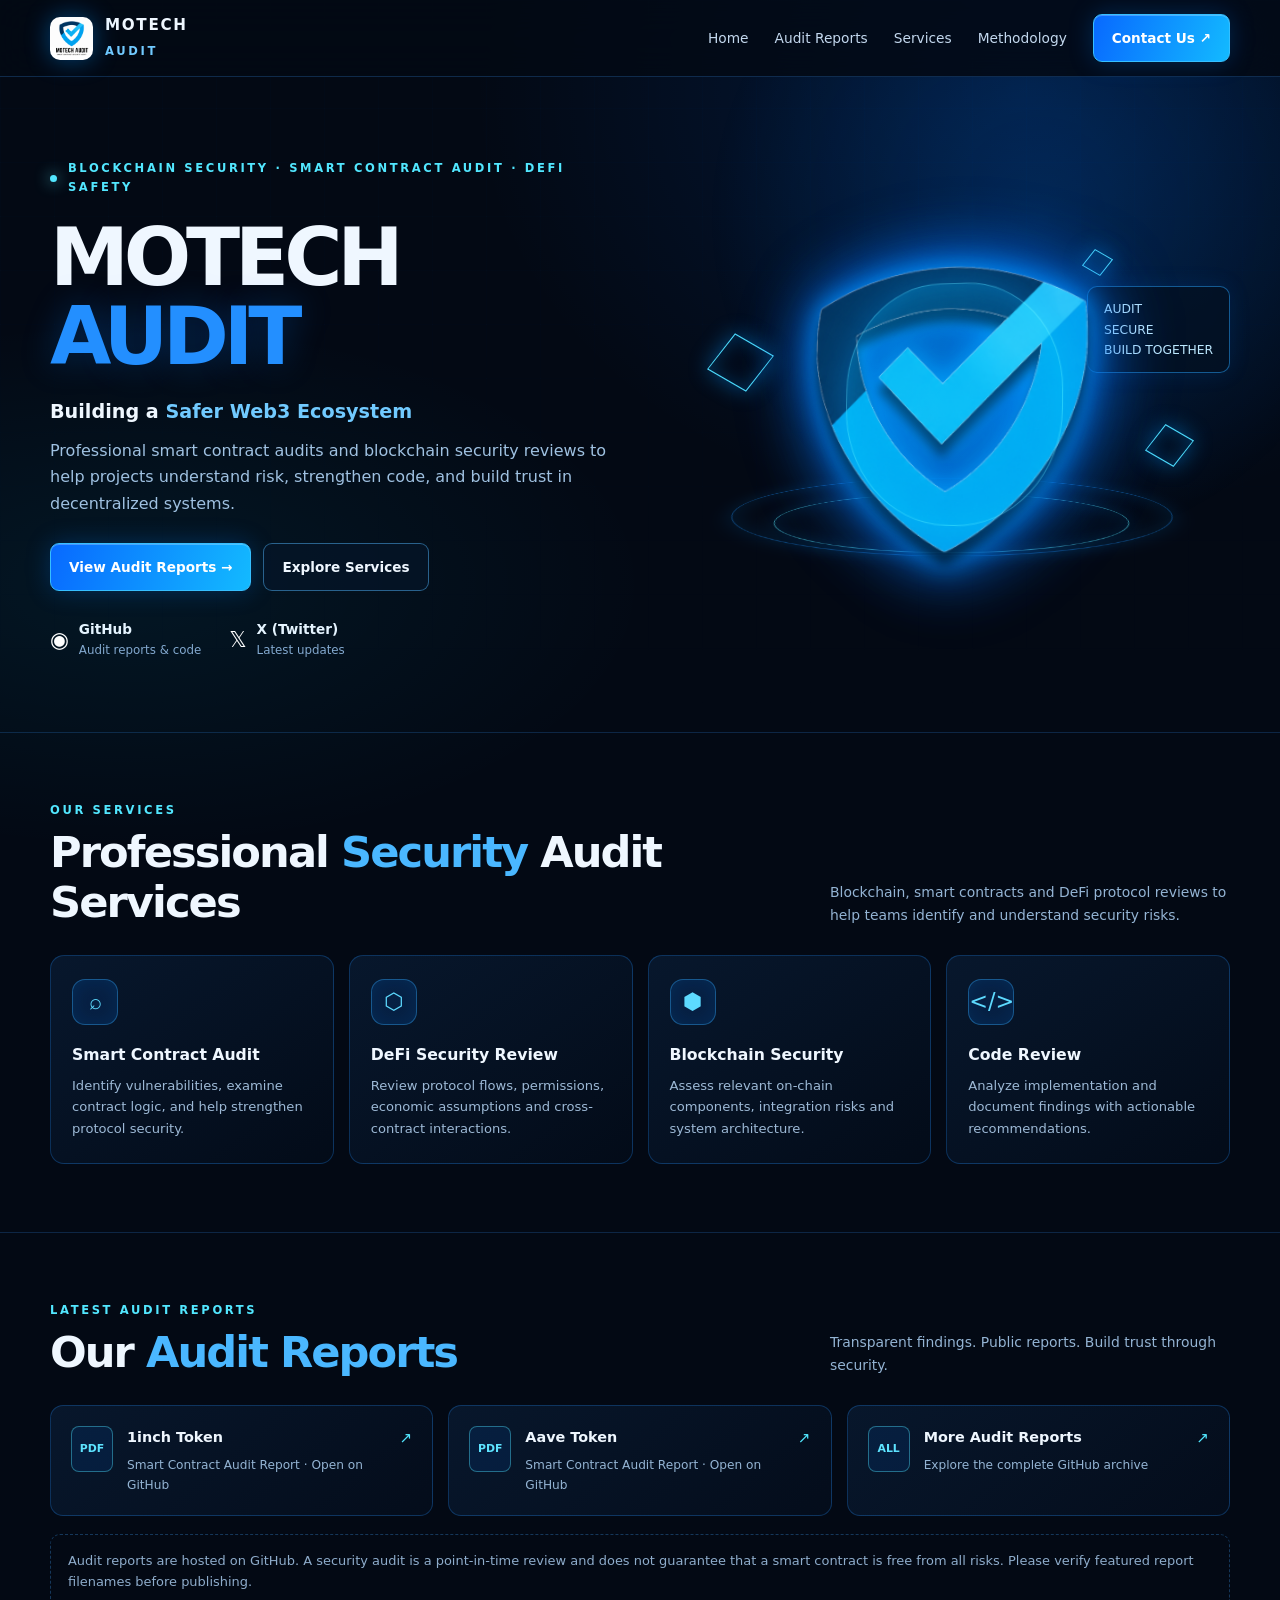
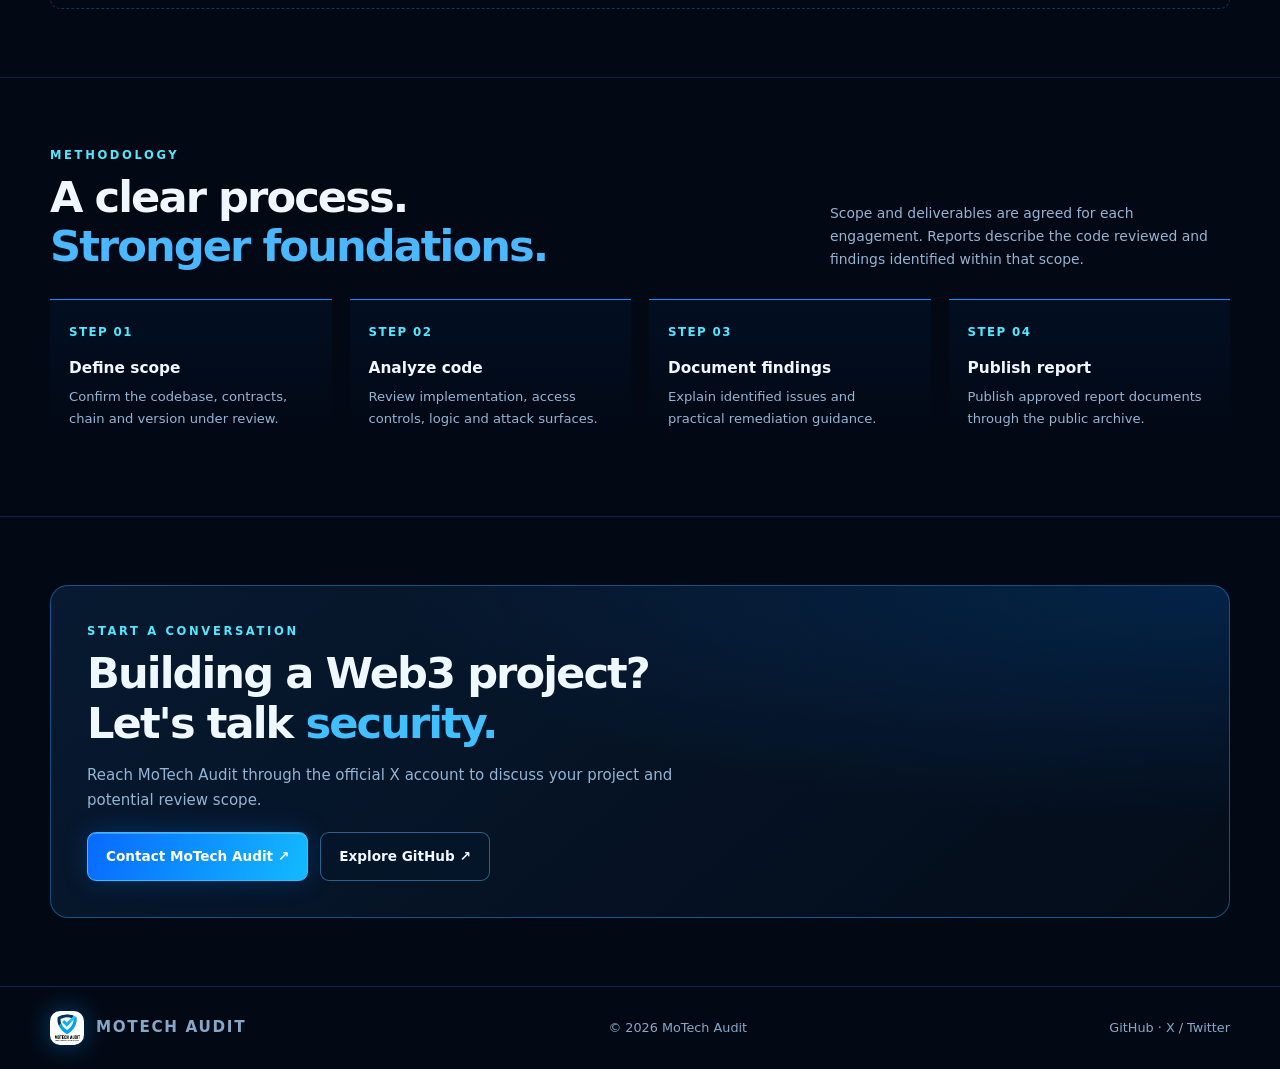
==== index.html @ 88f8218d "Add files via upload" ====
<!doctype html>
<html lang="en">
<head>
<meta charset="utf-8"><meta name="viewport" content="width=device-width, initial-scale=1">
<meta name="theme-color" content="#030914">
<meta name="description" content="MoTech Audit — smart contract and blockchain security audits.">
<link rel="icon" href="motech-audit-logo.png" type="image/png">
<title>MoTech Audit | Blockchain Security</title>
<style>
:root{--bg:#030914;--panel:#071426;--panel2:#091b31;--text:#eff7ff;--muted:#94b4d4;--line:rgba(57,157,255,.23);--blue:#168cff;--cyan:#52e7ff;--glow:rgba(0,136,255,.35)}
*{box-sizing:border-box}html{scroll-behavior:smooth}body{margin:0;background:var(--bg);color:var(--text);font:15px/1.65 Inter,ui-sans-serif,system-ui,-apple-system,"Segoe UI",sans-serif;overflow-x:hidden}
body:before{content:"";position:fixed;inset:0;z-index:-2;pointer-events:none;background:radial-gradient(ellipse at 80% 10%,rgba(0,105,255,.16),transparent 38%),radial-gradient(ellipse at 10% 65%,rgba(0,206,255,.07),transparent 32%),#030914}
body:after{content:"";position:fixed;inset:0;z-index:-1;pointer-events:none;opacity:.16;background-image:linear-gradient(rgba(54,145,255,.13) 1px,transparent 1px),linear-gradient(90deg,rgba(54,145,255,.13) 1px,transparent 1px);background-size:54px 54px;mask-image:linear-gradient(to bottom,black,transparent 90%)}
a{color:inherit;text-decoration:none}button,a{-webkit-tap-highlight-color:transparent}.wrap{width:min(1180px,calc(100% - 40px));margin:auto}
header{position:sticky;top:0;z-index:10;background:rgba(3,9,20,.78);backdrop-filter:blur(20px);border-bottom:1px solid var(--line)}
nav{height:76px;display:flex;align-items:center;justify-content:space-between;gap:22px}.brand{display:flex;align-items:center;gap:12px;font-weight:850;letter-spacing:.11em;font-size:.95rem}.brand img{width:43px;height:43px;object-fit:contain;border-radius:10px;filter:drop-shadow(0 0 12px rgba(0,145,255,.42))}
.navlinks{display:flex;align-items:center;gap:26px;color:#c3d8ee;font-size:.86rem}.navlinks a:not(.contact):hover{color:var(--cyan);text-shadow:0 0 15px rgba(82,231,255,.55)}
.contact,.btn{display:inline-flex;align-items:center;justify-content:center;gap:9px;border-radius:9px;padding:12px 18px;font-weight:800;font-size:.85rem;transition:transform .22s,box-shadow .22s,border-color .22s}
.contact,.btn.primary{color:white;background:linear-gradient(110deg,#0869ff,#13baff);border:1px solid #36bfff;box-shadow:0 0 24px rgba(0,122,255,.25),inset 0 1px rgba(255,255,255,.25)}
.contact:hover,.btn.primary:hover{transform:translateY(-3px);box-shadow:0 0 34px rgba(0,153,255,.55)}
.btn.secondary{border:1px solid rgba(82,185,255,.48);background:rgba(6,22,42,.65)}.btn.secondary:hover{transform:translateY(-3px);border-color:var(--cyan);box-shadow:0 0 22px rgba(0,145,255,.18)}
.hero{position:relative;padding:82px 0 72px;isolation:isolate;overflow:hidden}.hero:before{content:"";position:absolute;z-index:-1;width:700px;height:700px;right:-110px;top:-210px;border-radius:50%;background:radial-gradient(circle,rgba(0,124,255,.19),transparent 67%);animation:pulse 6s ease-in-out infinite}
.hero-grid{display:grid;grid-template-columns:1.02fr .98fr;align-items:center;gap:45px}.eyebrow,.kicker{font-size:.72rem;text-transform:uppercase;letter-spacing:.23em;color:var(--cyan);font-weight:800}.eyebrow{display:flex;align-items:center;gap:11px}.pulse-dot{height:7px;width:7px;border-radius:50%;background:var(--cyan);box-shadow:0 0 15px var(--cyan);animation:blink 1.7s infinite}
h1{font-size:clamp(2.7rem,6.2vw,5.45rem);line-height:.99;letter-spacing:-.065em;margin:22px 0 20px;font-weight:900}h1 .blue{color:#238fff;text-shadow:0 0 34px rgba(0,126,255,.28)}
.subhead{font-size:1.2rem;font-weight:750;margin-bottom:10px}.subhead span{color:#71caff}.lead{color:#9fc1e1;font-size:1rem;max-width:590px;margin:0 0 26px}.actions{display:flex;gap:12px;flex-wrap:wrap}.socials{display:flex;gap:28px;margin-top:27px}.social{display:flex;align-items:center;gap:10px;color:#e5f4ff;font-size:.85rem}.social b{display:block}.social small{display:block;color:#83a9cf;font-size:.74rem}.social-icon{font-size:1.35rem;color:white}
.hero-art{min-height:385px;position:relative;display:grid;place-items:center;perspective:800px}
.orbit{position:absolute;border:1px solid rgba(27,149,255,.42);border-radius:50%;width:min(440px,90%);height:140px;bottom:18px;transform:rotateX(64deg);box-shadow:0 0 25px rgba(0,145,255,.15),inset 0 0 28px rgba(0,145,255,.12)}
.orbit.two{width:min(355px,76%);height:105px;bottom:28px;border-color:rgba(82,231,255,.55);animation:orbit 12s linear infinite}
.shield-wrap{position:relative;width:240px;height:275px;display:grid;place-items:center;animation:float 5s ease-in-out infinite;filter:drop-shadow(0 0 20px rgba(0,133,255,.42))}
.shield-svg{width:100%;height:100%;overflow:visible}
.official-shield{width:300px;height:300px}
.official-shield{width:300px;height:320px;transform-style:preserve-3d;perspective:900px}
.official-shield .official-logo{object-fit:contain;mix-blend-mode:screen;transform:rotateY(-13deg) rotateX(4deg) translateZ(28px) scale(1.05);filter:drop-shadow(0 12px 5px rgba(0,0,0,.65)) drop-shadow(0 0 12px rgba(0,151,255,.95)) drop-shadow(0 0 32px rgba(0,105,255,.72));animation:shieldPulse 4s ease-in-out infinite}
.shield-backplate{position:absolute;width:74%;height:76%;top:10%;left:13%;border-radius:44% 44% 48% 48%;background:linear-gradient(135deg,rgba(0,170,255,.23),rgba(0,34,90,.1));border:1px solid rgba(73,202,255,.48);transform:rotateY(-13deg) rotateX(4deg) translateZ(2px);box-shadow:inset 0 0 28px rgba(0,144,255,.3),0 0 35px rgba(0,122,255,.3)}
.holo-platform{position:absolute;bottom:0;left:50%;width:310px;height:90px;transform:translateX(-50%) rotateX(62deg);border-radius:50%;border:4px solid rgba(0,175,255,.95);box-shadow:0 0 14px #00aaff,0 0 34px rgba(0,128,255,.8),inset 0 0 25px rgba(0,183,255,.85);background:radial-gradient(ellipse,rgba(0,190,255,.28),rgba(0,48,110,.16) 55%,transparent 70%)}
.holo-platform i{position:absolute;inset:8px 18px;border:2px solid rgba(95,232,255,.8);border-radius:50%;box-shadow:0 0 12px rgba(0,200,255,.9)}
.holo-platform i:nth-child(2){inset:-10px 35px;border-color:rgba(0,120,255,.6)}
.holo-platform i:nth-child(3){inset:18px 48px;border-color:rgba(0,210,255,.7)}
@keyframes shieldPulse{0%,100%{filter:drop-shadow(0 12px 5px rgba(0,0,0,.65)) drop-shadow(0 0 12px rgba(0,151,255,.9)) drop-shadow(0 0 28px rgba(0,105,255,.65))}50%{filter:drop-shadow(0 12px 5px rgba(0,0,0,.65)) drop-shadow(0 0 22px rgba(0,195,255,1)) drop-shadow(0 0 48px rgba(0,105,255,.9))}}
@media(max-width:800px){.official-shield{width:230px;height:250px}.holo-platform{width:245px;height:70px}}
.official-logo{width:100%;height:100%;object-fit:contain;position:relative;z-index:1;filter:drop-shadow(0 0 14px rgba(0,160,255,.5));border-radius:8px}.shield-glow{position:absolute;inset:20%;border-radius:50%;background:#008dff;filter:blur(62px);opacity:.27}
.float-cube{position:absolute;width:45px;height:45px;border:1px solid #4bdcff;transform:rotate(30deg) skew(-8deg);box-shadow:0 0 22px rgba(0,151,255,.45),inset 0 0 18px rgba(0,151,255,.25);animation:cube 7s ease-in-out infinite}
.cube-a{left:8%;top:32%}.cube-b{right:8%;top:55%;width:33px;height:33px;animation-delay:-3s}.cube-c{right:22%;top:9%;width:21px;height:21px;animation-delay:-1.5s}
.art-label{position:absolute;right:0;top:18%;border:1px solid rgba(38,164,255,.5);border-radius:10px;padding:12px 16px;background:rgba(3,17,34,.76);color:#bde9ff;font-size:.77rem;box-shadow:0 0 22px rgba(0,116,255,.12);animation:float 6s ease-in-out infinite reverse}
.section{padding:68px 0;border-top:1px solid rgba(48,135,225,.24)}.section-head{display:flex;align-items:end;justify-content:space-between;gap:28px;margin-bottom:28px}.section h2{font-size:clamp(1.8rem,3.5vw,2.7rem);letter-spacing:-.045em;line-height:1.14;margin:8px 0 0}.section h2 span{color:#4ab7ff}.section-intro{color:var(--muted);max-width:400px;font-size:.87rem;margin:0}
.cards{display:grid;grid-template-columns:repeat(4,1fr);gap:15px}.card{position:relative;overflow:hidden;padding:23px 21px;border:1px solid rgba(36,143,255,.27);border-radius:14px;background:linear-gradient(145deg,rgba(8,25,47,.93),rgba(3,12,25,.93));transition:transform .25s,border-color .25s,box-shadow .25s}.card:before{content:"";position:absolute;inset:-1px;background:linear-gradient(120deg,transparent 20%,rgba(65,185,255,.10),transparent 70%);transform:translateX(-120%);transition:transform .6s}.card:hover{transform:translateY(-6px);border-color:rgba(65,202,255,.75);box-shadow:0 12px 40px rgba(0,87,190,.16)}.card:hover:before{transform:translateX(120%)}
.card-icon{width:46px;height:46px;display:grid;place-items:center;border-radius:13px;border:1px solid rgba(52,173,255,.4);background:rgba(0,119,255,.12);color:#5ddaff;font-size:1.4rem;box-shadow:inset 0 0 18px rgba(0,135,255,.1)}.card h3{font-size:.98rem;margin:17px 0 7px}.card p{font-size:.82rem;color:#9db9d6;margin:0}
.reports{display:grid;grid-template-columns:repeat(3,1fr);gap:15px}.report{display:flex;gap:14px;align-items:flex-start;padding:20px;border:1px solid rgba(37,145,255,.28);border-radius:13px;background:linear-gradient(140deg,rgba(8,24,45,.95),rgba(4,13,27,.95));transition:.22s}.report:hover{transform:translateY(-4px);border-color:var(--cyan);box-shadow:0 0 26px rgba(0,115,255,.15)}.file-icon{width:42px;height:46px;flex:none;display:grid;place-items:center;border-radius:8px;color:#5de3ff;border:1px solid rgba(82,231,255,.4);background:rgba(0,122,255,.1);font-size:.68rem;font-weight:800}.report strong{font-size:.9rem;display:block}.report small{color:var(--muted);display:block;font-size:.76rem;margin-top:5px}.arrow{margin-left:auto;color:var(--cyan)}
.note{margin-top:18px;padding:15px 17px;border:1px dashed rgba(63,164,255,.3);border-radius:10px;color:#8eaccb;font-size:.81rem}
.steps{display:grid;grid-template-columns:repeat(4,1fr);gap:18px}.step{padding:19px;border-top:1px solid #168cff;background:linear-gradient(180deg,rgba(0,111,255,.06),transparent)}.step b{font-size:.74rem;color:var(--cyan);letter-spacing:.12em}.step h3{margin:12px 0 5px;font-size:.96rem}.step p{margin:0;color:var(--muted);font-size:.82rem}
.cta{position:relative;overflow:hidden;padding:36px;border:1px solid rgba(42,166,255,.42);border-radius:18px;background:radial-gradient(ellipse at 100% 0,rgba(0,126,255,.18),transparent 50%),linear-gradient(140deg,#071a31,#040c19)}.cta h2{margin:8px 0 12px}.cta p{color:var(--muted);max-width:650px}.cta .actions{margin-top:20px}
footer{border-top:1px solid var(--line);padding:24px 0;color:#87a7c8;font-size:.8rem}.foot{display:flex;align-items:center;justify-content:space-between;gap:20px}.foot .brand img{width:34px;height:34px}
.reveal{opacity:0;transform:translateY(20px);transition:opacity .65s ease,transform .65s ease}.reveal.visible{opacity:1;transform:translateY(0)}
@keyframes float{0%,100%{transform:translateY(0)}50%{transform:translateY(-12px)}}@keyframes pulse{0%,100%{opacity:.65;transform:scale(.95)}50%{opacity:1;transform:scale(1.06)}}@keyframes blink{0%,100%{opacity:1}50%{opacity:.35}}@keyframes orbit{to{transform:rotateX(64deg) rotateZ(360deg)}}@keyframes cube{0%,100%{transform:translateY(0) rotate(30deg) skew(-8deg)}50%{transform:translateY(-18px) rotate(65deg) skew(-8deg)}}
@media(max-width:900px){.hero-grid{grid-template-columns:1fr}.hero-art{min-height:340px}.cards{grid-template-columns:repeat(2,1fr)}.section-head{align-items:start;flex-direction:column}.navlinks{gap:14px}.hide-mobile{display:none}}
@media(max-width:580px){.wrap{width:calc(100% - 28px)}nav{height:68px}.brand{font-size:.78rem;letter-spacing:.07em}.brand img{width:36px;height:36px}.navlinks{gap:10px;font-size:.77rem}.contact{padding:9px 10px}.hero{padding:54px 0 45px}.hero-art{min-height:300px}.shield-wrap{width:195px;height:225px}.official-shield{width:220px;height:220px}.art-label{right:0;top:7%;font-size:.68rem}.cards,.reports,.steps{grid-template-columns:1fr}.section{padding:52px 0}.socials{gap:18px}.cta{padding:25px}.foot{align-items:flex-start;flex-direction:column}}
@media(prefers-reduced-motion:reduce){*,*:before,*:after{animation:none!important;scroll-behavior:auto!important;transition:none!important}.reveal{opacity:1;transform:none}}
</style>
</head>
<body>
<header><div class="wrap"><nav>
<a class="brand" href="#home" aria-label="MoTech Audit home"><img src="motech-audit-logo.png" alt="MoTech Audit official shield logo"><span>MOTECH<br><span style="font-size:.76em;color:#71caff;letter-spacing:.23em">AUDIT</span></span></a>
<div class="navlinks"><a href="#home">Home</a><a href="#reports">Audit Reports</a><a href="#services">Services</a><a class="hide-mobile" href="#process">Methodology</a><a class="contact" href="https://x.com/MoTechAudit" target="_blank" rel="noopener noreferrer">Contact Us ↗</a></div>
</nav></div></header>
<main>
<section class="hero" id="home"><div class="wrap hero-grid">
<div class="reveal"><div class="eyebrow"><span class="pulse-dot"></span> Blockchain Security · Smart Contract Audit · DeFi Safety</div>
<h1>MOTECH <span class="blue">AUDIT</span></h1><div class="subhead">Building a <span>Safer Web3 Ecosystem</span></div>
<p class="lead">Professional smart contract audits and blockchain security reviews to help projects understand risk, strengthen code, and build trust in decentralized systems.</p>
<div class="actions"><a class="btn primary" href="#reports">View Audit Reports →</a><a class="btn secondary" href="#services">Explore Services</a></div>
<div class="socials"><a class="social" href="https://github.com/MotechAudit" target="_blank" rel="noopener noreferrer"><span class="social-icon">◉</span><span><b>GitHub</b><small>Audit reports & code</small></span></a><a class="social" href="https://x.com/MoTechAudit" target="_blank" rel="noopener noreferrer"><span class="social-icon">𝕏</span><span><b>X (Twitter)</b><small>Latest updates</small></span></a></div></div>
<div class="hero-art reveal" aria-label="Animated futuristic shield illustration">
<div class="orbit"></div><div class="orbit two"></div><div class="float-cube cube-a"></div><div class="float-cube cube-b"></div><div class="float-cube cube-c"></div><div class="art-label">AUDIT<br>SECURE<br>BUILD TOGETHER</div>
<div class="shield-wrap official-shield"><div class="shield-glow"></div><div class="shield-backplate"></div><img class="official-logo" src="motech-shield-transparent.png" alt="MOTECH AUDIT official blue shield checkmark logo"></div></div>
</div></section>
<section class="section" id="services"><div class="wrap"><div class="section-head"><div><div class="kicker">Our Services</div><h2>Professional <span>Security</span> Audit Services</h2></div><p class="section-intro">Blockchain, smart contracts and DeFi protocol reviews to help teams identify and understand security risks.</p></div>
<div class="cards">
<article class="card reveal"><div class="card-icon">⌕</div><h3>Smart Contract Audit</h3><p>Identify vulnerabilities, examine contract logic, and help strengthen protocol security.</p></article>
<article class="card reveal"><div class="card-icon">⬡</div><h3>DeFi Security Review</h3><p>Review protocol flows, permissions, economic assumptions and cross-contract interactions.</p></article>
<article class="card reveal"><div class="card-icon">⬢</div><h3>Blockchain Security</h3><p>Assess relevant on-chain components, integration risks and system architecture.</p></article>
<article class="card reveal"><div class="card-icon">&lt;/&gt;</div><h3>Code Review</h3><p>Analyze implementation and document findings with actionable recommendations.</p></article>
</div></div></section>
<section class="section" id="reports"><div class="wrap"><div class="section-head"><div><div class="kicker">Latest Audit Reports</div><h2>Our <span>Audit Reports</span></h2></div><p class="section-intro">Transparent findings. Public reports. Build trust through security.</p></div>
<div class="reports">
<a class="report reveal" href="https://github.com/MotechAudit/Smart-Contract-Audits/blob/main/1INCH%20Token%20Audit%20Report.pdf" target="_blank" rel="noopener noreferrer"><span class="file-icon">PDF</span><span><strong>1inch Token</strong><small>Smart Contract Audit Report · Open on GitHub</small></span><span class="arrow">↗</span></a>
<a class="report reveal" href="https://github.com/MotechAudit/Smart-Contract-Audits/blob/main/AAVE%20Token%20Audit%20Report.pdf" target="_blank" rel="noopener noreferrer"><span class="file-icon">PDF</span><span><strong>Aave Token</strong><small>Smart Contract Audit Report · Open on GitHub</small></span><span class="arrow">↗</span></a>
<a class="report reveal" href="https://github.com/MotechAudit/Smart-Contract-Audits" target="_blank" rel="noopener noreferrer"><span class="file-icon">ALL</span><span><strong>More Audit Reports</strong><small>Explore the complete GitHub archive</small></span><span class="arrow">↗</span></a>
</div><div class="note">Audit reports are hosted on GitHub. A security audit is a point-in-time review and does not guarantee that a smart contract is free from all risks. Please verify featured report filenames before publishing.</div></div></section>
<section class="section" id="process"><div class="wrap"><div class="section-head"><div><div class="kicker">Methodology</div><h2>A clear process.<br><span>Stronger foundations.</span></h2></div><p class="section-intro">Scope and deliverables are agreed for each engagement. Reports describe the code reviewed and findings identified within that scope.</p></div>
<div class="steps"><div class="step reveal"><b>STEP 01</b><h3>Define scope</h3><p>Confirm the codebase, contracts, chain and version under review.</p></div><div class="step reveal"><b>STEP 02</b><h3>Analyze code</h3><p>Review implementation, access controls, logic and attack surfaces.</p></div><div class="step reveal"><b>STEP 03</b><h3>Document findings</h3><p>Explain identified issues and practical remediation guidance.</p></div><div class="step reveal"><b>STEP 04</b><h3>Publish report</h3><p>Publish approved report documents through the public archive.</p></div></div></div></section>
<section class="section"><div class="wrap"><div class="cta reveal"><div class="kicker">Start a Conversation</div><h2>Building a Web3 project?<br>Let's talk <span style="color:#42bfff">security.</span></h2><p>Reach MoTech Audit through the official X account to discuss your project and potential review scope.</p><div class="actions"><a class="btn primary" href="https://x.com/MoTechAudit" target="_blank" rel="noopener noreferrer">Contact MoTech Audit ↗</a><a class="btn secondary" href="https://github.com/MotechAudit" target="_blank" rel="noopener noreferrer">Explore GitHub ↗</a></div></div></div></section>
</main>
<footer><div class="wrap foot"><a class="brand" href="#home"><img src="motech-audit-logo.png" alt="MoTech Audit official shield logo"><span>MOTECH AUDIT</span></a><span>© <span id="year"></span> MoTech Audit</span><span><a href="https://github.com/MotechAudit">GitHub</a> · <a href="https://x.com/MoTechAudit">X / Twitter</a></span></div></footer>
<script>
document.getElementById('year').textContent=new Date().getFullYear();
const observer=new IntersectionObserver(entries=>entries.forEach(e=>{if(e.isIntersecting){e.target.classList.add('visible');observer.unobserve(e.target)}}),{threshold:.12});
document.querySelectorAll('.reveal').forEach(el=>observer.observe(el));
</script>
</body></html>
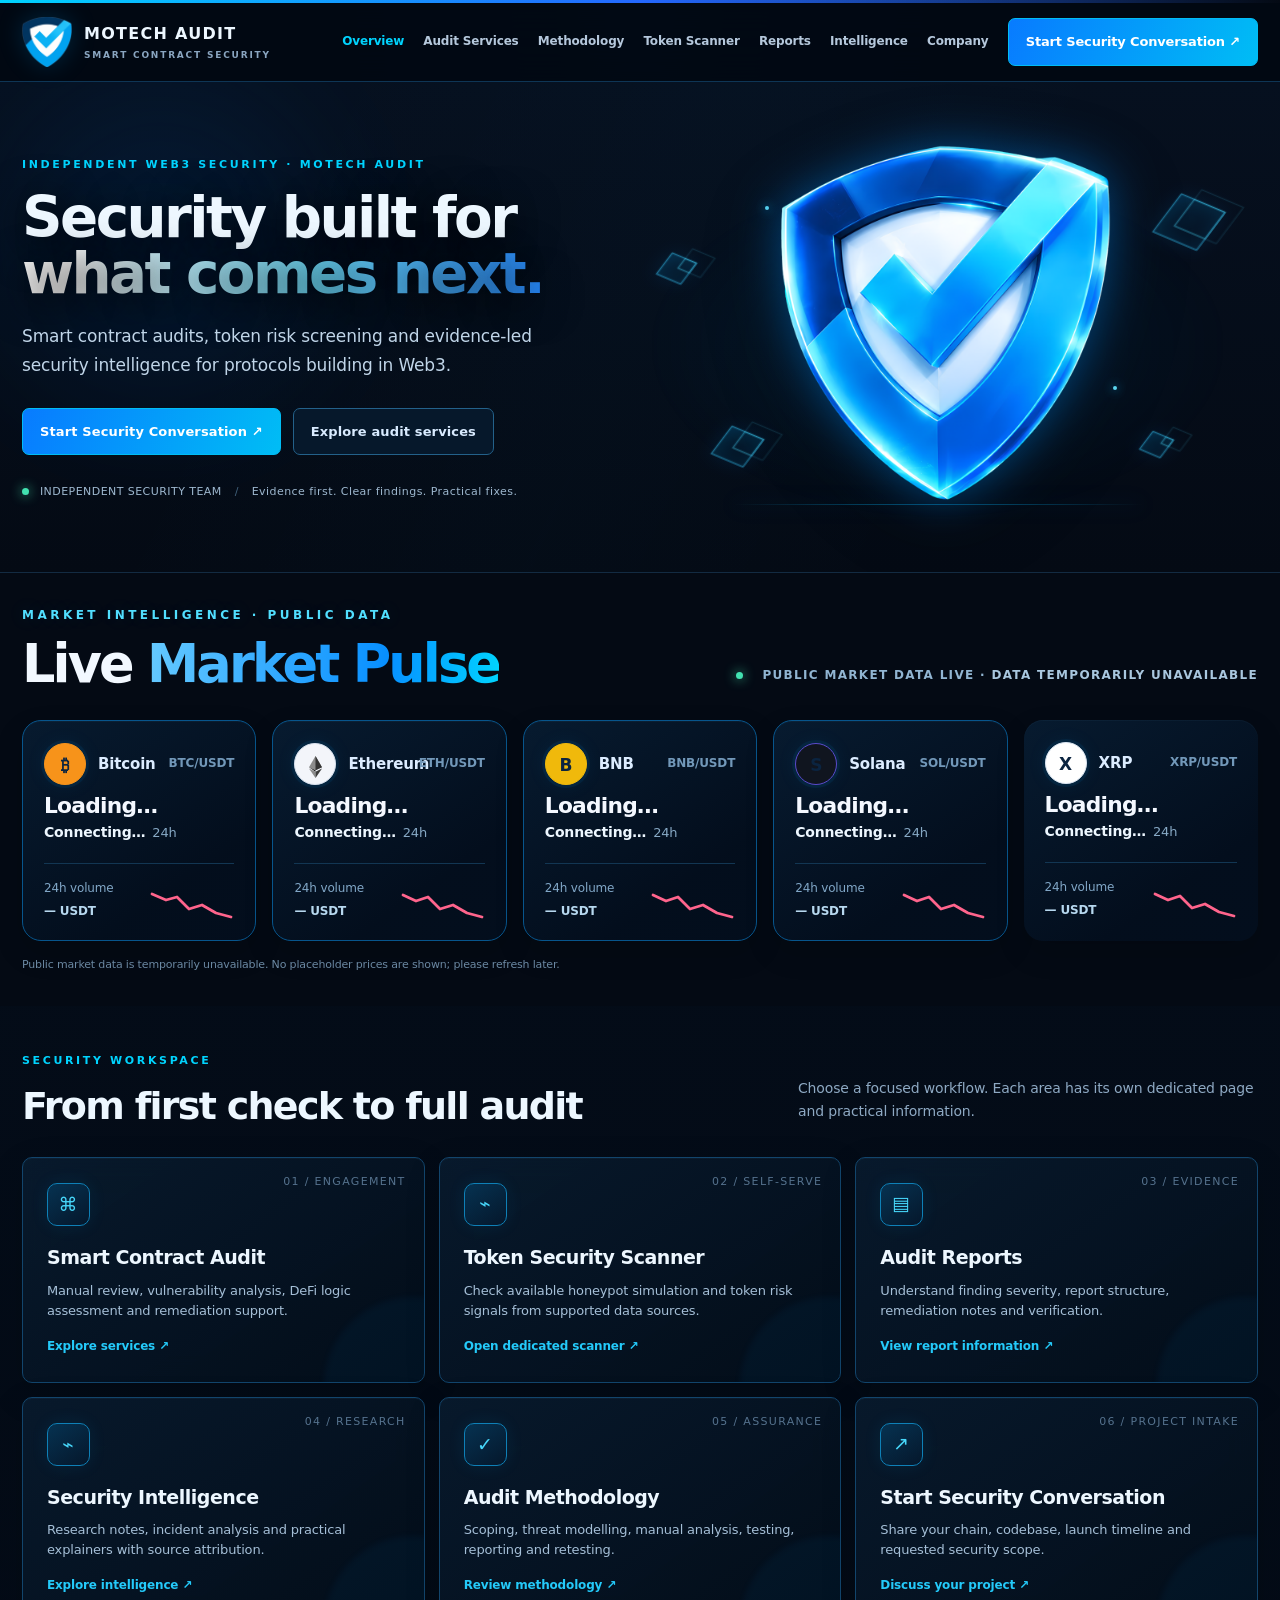
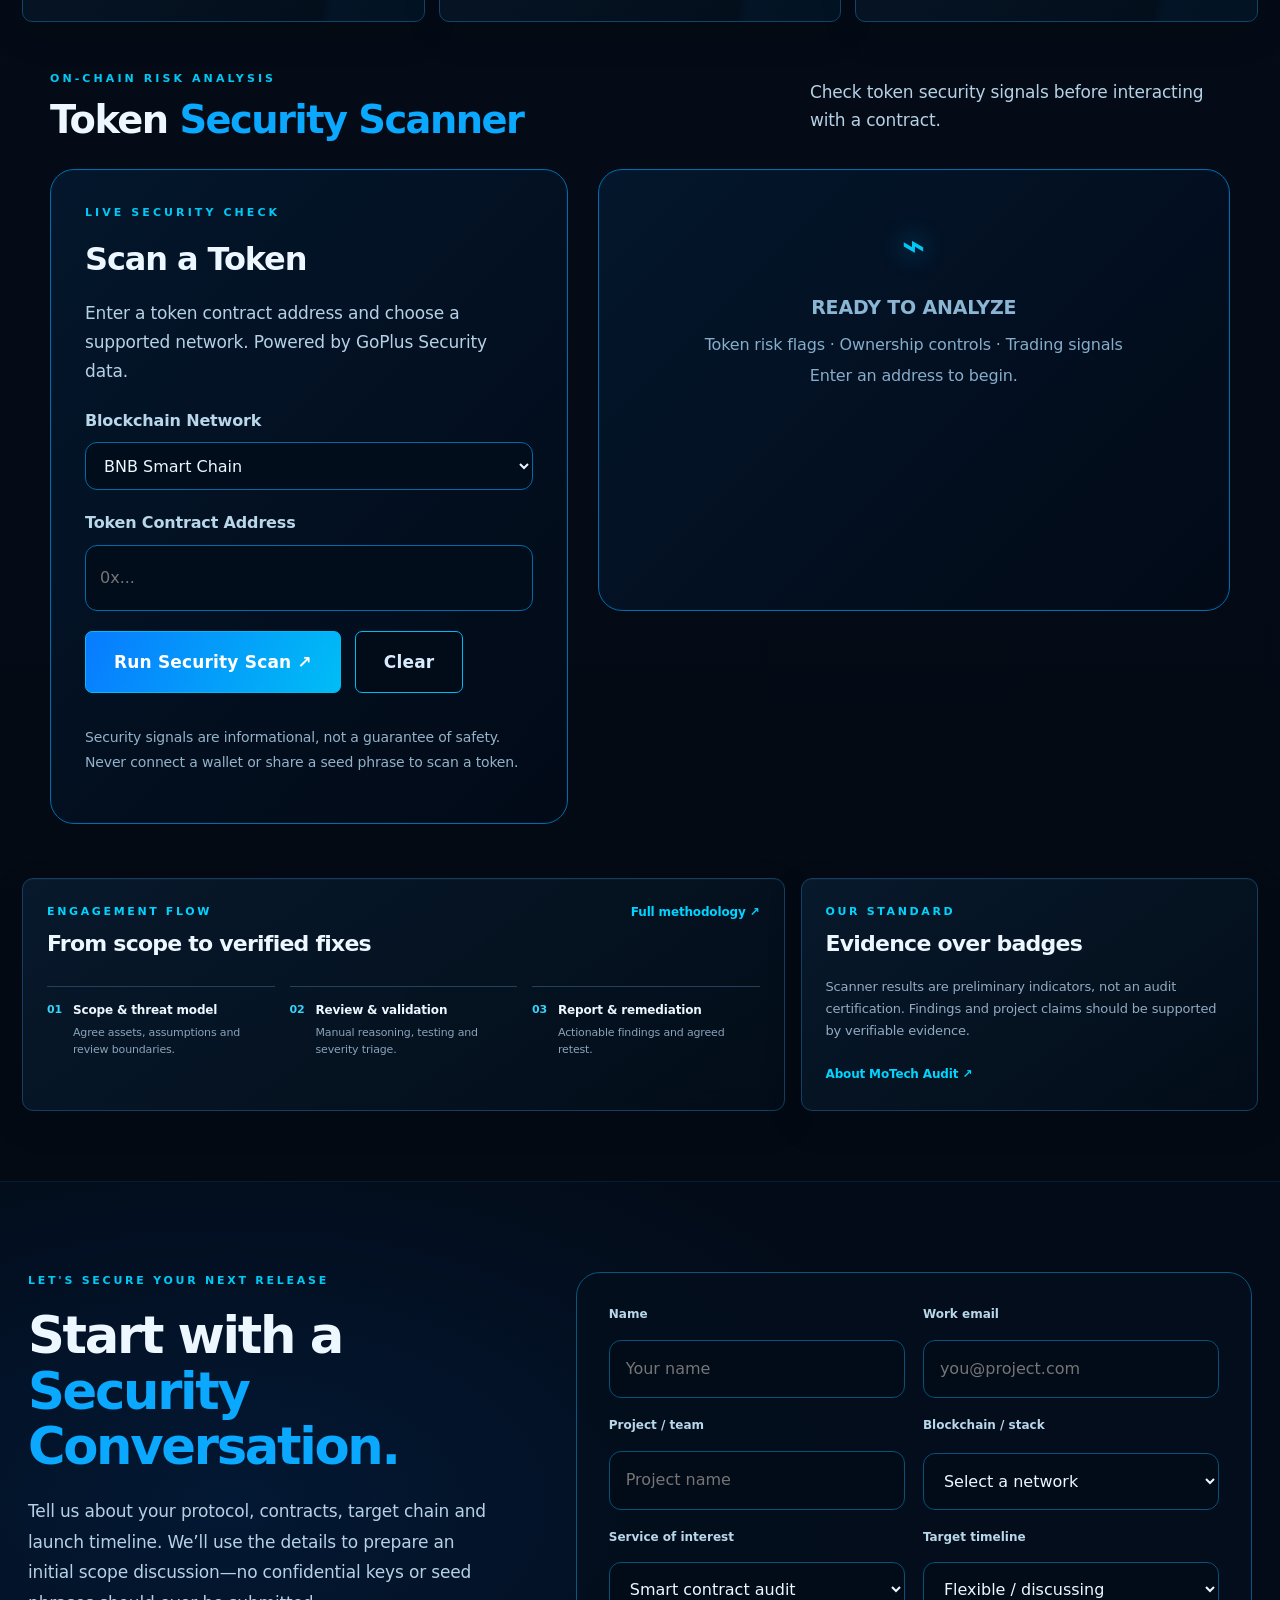
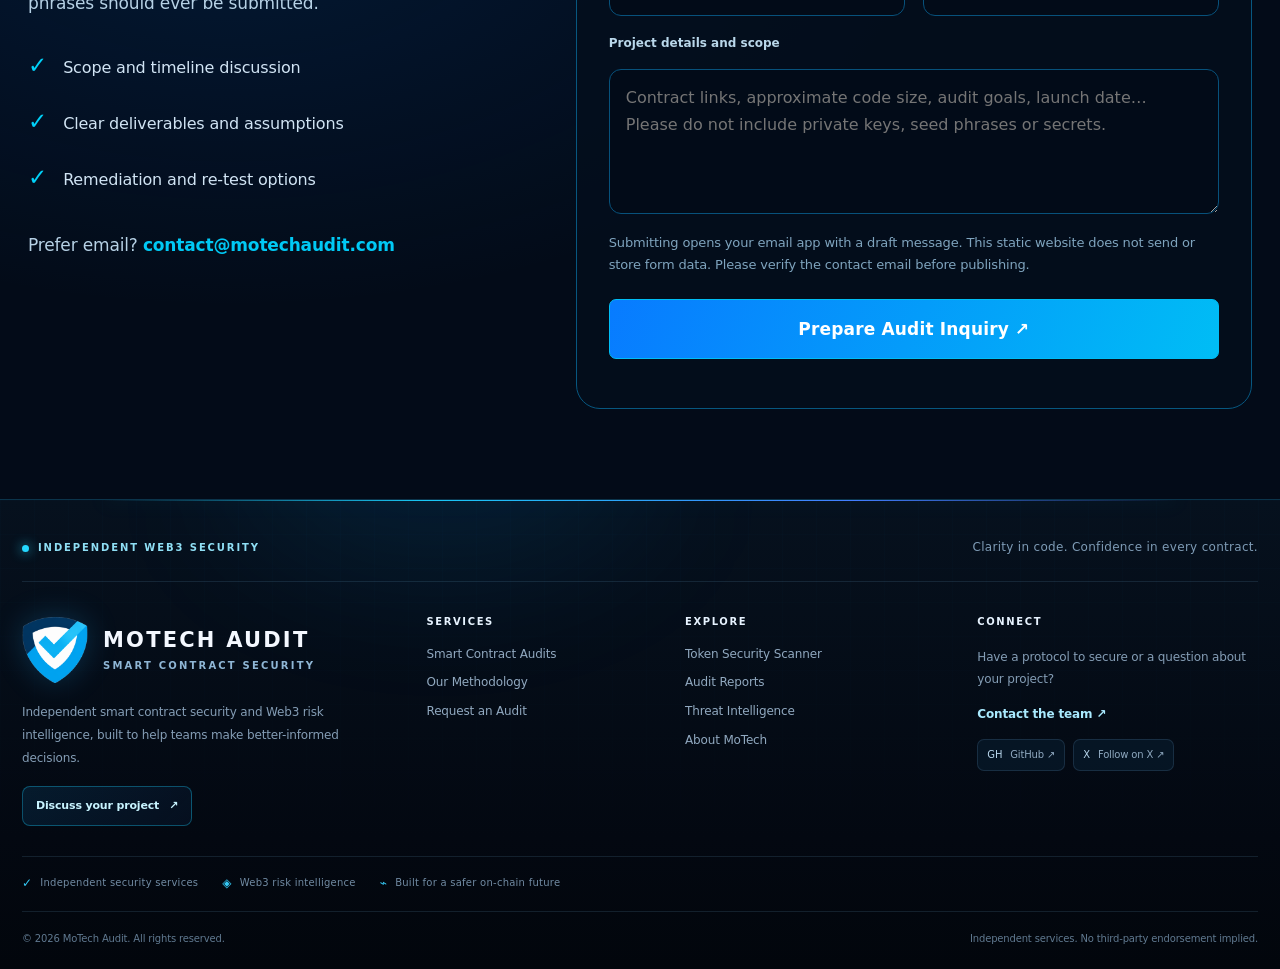
==== commit cdf60a1f: "Upgrade website to mobile-friendly V3" ====
--- a/index.html
+++ b/index.html
@@ -1,99 +1,147 @@
-<!doctype html>
-<html lang="en">
-<head>
-<meta charset="utf-8"><meta name="viewport" content="width=device-width, initial-scale=1">
-<meta name="theme-color" content="#030914">
-<meta name="description" content="MoTech Audit — smart contract and blockchain security audits.">
-<link rel="icon" href="motech-audit-logo.png" type="image/png">
-<title>MoTech Audit | Blockchain Security</title>
+<!doctype html><html lang="en"><head><meta charset="utf-8"><meta name="viewport" content="width=device-width, initial-scale=1"><meta name="theme-color" content="#030916"><meta name="description" content="MoTech Audit — independent smart contract security, token risk screening and Web3 security intelligence."><title>MoTech Audit | Smart Contract Security</title><link rel="stylesheet" href="assets/site.css"><style>
+.scan-home{display:block;position:relative;overflow:hidden;margin-top:22px;padding:clamp(24px,3vw,48px);border:1px solid #087bb4;border-radius:19px;background:radial-gradient(ellipse at 100% 0%,rgba(0,109,186,.12),transparent 40%),linear-gradient(120deg,#071827,#040d19 78%);box-shadow:none}
+.scan-home:after{content:"";position:absolute;right:-85px;top:-145px;width:360px;height:360px;border:1px solid rgba(11,107,154,.16);border-radius:50%;pointer-events:none}
+.scan-home-head{position:relative;z-index:1;display:grid;grid-template-columns:minmax(0,1fr) auto;gap:28px;align-items:center}
+.scan-home .eyebrow{color:#00c9f5;font-weight:850;letter-spacing:.27em;font-size:14px}
+.scan-home h3{font-size:clamp(28px,2.4vw,42px);letter-spacing:-.045em;margin:22px 0 20px;color:#eef7ff}
+.scan-home p{font-size:clamp(15px,1.2vw,20px);line-height:1.55;color:#9db9d1;margin:0;max-width:760px}
+.scan-home-actions{display:flex;gap:16px;align-items:center;position:relative;z-index:2}
+.scan-home-actions .btn{min-height:58px;white-space:nowrap;padding:0 26px;font-size:16px;font-weight:800}
+.scan-home-actions .secondary{background:#061626;border:1px solid #17618a;color:#d9eaff}
+.scan-home .scan-inputs{position:relative;z-index:1;display:grid;grid-template-columns:250px minmax(0,1fr);gap:14px;margin-top:28px}
+.scan-home select,.scan-home input{min-height:66px;background:#030d1b;border:1px solid #155a83;color:#edf7ff;border-radius:11px;padding:0 14px;font:inherit;font-size:17px;min-width:0}
+.scan-home input{padding:0 22px;font-size:20px}
+.scan-home .status{position:relative;z-index:1;margin-top:24px;color:#94b2ca;font-size:14px;letter-spacing:.025em}
+@media(max-width:850px){.scan-home-head{grid-template-columns:1fr;gap:20px}.scan-home-actions{flex-wrap:wrap}.scan-home .scan-inputs{grid-template-columns:1fr}.scan-home h3{margin:16px 0 12px}.scan-home input{font-size:16px}}
+@media(max-width:520px){.scan-home{padding:22px}.scan-home-actions .btn{flex:1;justify-content:center;padding:0 12px}.scan-home select,.scan-home input{min-height:58px}}
+
+.home-scanner{max-width:1600px;margin:48px auto 54px;padding:0 28px}.home-scanner-heading{display:flex;justify-content:space-between;align-items:center;gap:30px;margin-bottom:28px}.home-scanner-heading .eyebrow{color:#00c9f5;font-weight:800;letter-spacing:.28em}.home-scanner-heading h2{font-size:clamp(32px,3vw,44px);line-height:1.12;margin:10px 0 0;letter-spacing:-.04em}.home-scanner-heading h2 span{color:#0aa8ff}.home-scanner-heading>p{max-width:420px;color:#b6d1e5;font-size:17px;margin:0}.home-scanner-layout{display:grid;grid-template-columns:minmax(0,.9fr) minmax(0,1.1fr);gap:30px;align-items:start}.home-scanner-entry,.home-scanner-preview{border:1px solid #006ca9;border-radius:24px;background:linear-gradient(135deg,rgba(4,24,45,.94),rgba(2,10,24,.97));box-shadow:inset 0 0 0 1px rgba(0,174,255,.04)}.home-scanner-entry{padding:34px;min-height:520px;display:flex;flex-direction:column}.home-scanner-entry>.eyebrow{color:#00c9f5;font-weight:800;letter-spacing:.28em}.home-scanner-entry h3{font-size:32px;margin:10px 0 14px;letter-spacing:-.035em}.home-scanner-entry>p:not(.home-scanner-note){font-size:17px;line-height:1.7;color:#b6d1e5;margin:0 0 22px}.home-scanner-entry label{font-size:16px;font-weight:750;color:#b9d7ea;margin:0 0 8px}.home-scanner-entry select,.home-scanner-entry input{width:100%;min-height:48px;background:#020d1c;border:1px solid #006ba8;border-radius:12px;color:#edf7ff;padding:12px 14px;font:inherit;margin-bottom:20px}.home-scanner-entry input{min-height:66px}.home-scanner-actions{display:flex;gap:14px;flex-wrap:wrap}.home-scanner-actions .btn{min-height:62px;padding:0 28px;font-size:17px}.home-scanner-actions .secondary{background:#020b18;border:1px solid #00b9ef}.home-scanner-note{margin-top:auto;padding-top:32px;color:#93b2c9;font-size:14px;line-height:1.8}.home-scanner-preview{min-height:442px;padding:42px 28px;display:flex;flex-direction:column;align-items:center;justify-content:center;text-align:center}.scanner-preview-mark{font-size:40px;color:#00c8f5;font-weight:900;text-shadow:0 0 24px #008fd8;margin-bottom:14px}.home-scanner-preview h3{font-size:19px;color:#8ab6d4;margin:0 0 6px}.home-scanner-preview p{color:#86adca;margin:3px 0;font-size:16px;line-height:1.55}.home-scanner-preview a{margin-top:22px;color:#00c8f5;font-weight:700;text-decoration:none}@media(max-width:850px){.home-scanner{padding:0 18px}.home-scanner-heading{align-items:flex-start;flex-direction:column;gap:12px}.home-scanner-layout{grid-template-columns:1fr}.home-scanner-entry{min-height:0;padding:25px}.home-scanner-preview{min-height:300px;padding:30px 18px}.home-scanner-note{padding-top:25px}}
+</style><style>.scanner-audit-cta .btn,.contact-card .btn,.contact-cta .btn{color:#fff!important;-webkit-text-fill-color:#fff!important}</style></head><body><div class="topline"></div><header><div class="wrap nav"><a class="brand" href="index.html"><img src="assets/logo.png" alt="MoTech Audit logo"><span>MOTECH AUDIT<small>SMART CONTRACT SECURITY</small></span></a><button class="mobile-menu-toggle" type="button" aria-label="Open navigation menu" aria-expanded="false" aria-controls="site-navigation"><span class="menu-icon" aria-hidden="true"><i></i><i></i><i></i></span><span class="menu-label">Menu</span></button><nav class="links" id="site-navigation"><a class="active" href="index.html">Overview</a><a href="services.html">Audit Services</a><a href="process.html">Methodology</a><a href="scanner.html">Token Scanner</a><a href="reports.html">Reports</a><a href="insights.html">Intelligence</a><a href="about.html">Company</a><a class="nav-cta" href="contact.html">Start Security Conversation ↗</a></nav></div></header><main><section class="hero"><div class="wrap hero-grid"><div><div class="eyebrow">INDEPENDENT WEB3 SECURITY · MOTECH AUDIT</div><h1>Security built for<br><span class="gradient">what comes next.</span></h1><p class="lead">Smart contract audits, token risk screening and evidence-led security intelligence for protocols building in Web3.</p><div class="actions"><a class="btn" href="contact.html">Start Security Conversation ↗</a><a class="btn secondary" href="services.html">Explore audit services</a></div><div class="status"><span class="live-dot"></span> INDEPENDENT SECURITY TEAM <span class="status-divider">/</span> Evidence first. Clear findings. Practical fixes.</div></div><div class="hero-art" aria-label="MoTech Audit original 3D security shield"><span class="float-cube cube-one" aria-hidden="true"></span><span class="float-cube cube-two" aria-hidden="true"></span><span class="float-cube cube-three" aria-hidden="true"></span><span class="float-cube cube-four" aria-hidden="true"></span><span class="data-particle particle-one" aria-hidden="true"></span><span class="data-particle particle-two" aria-hidden="true"></span><img class="hero-shield" src="assets/shield-3d.png" alt="Original MoTech Audit 3D blue shield logo"></div></div></section>
+<section class="ticker" aria-labelledby="market-pulse-title"><div class="wrap"><div class="market-heading"><div><div class="eyebrow">MARKET INTELLIGENCE · PUBLIC DATA</div><h2 id="market-pulse-title">Live <span>Market Pulse</span></h2></div><div class="market-live"><span class="live-dot"></span><span>PUBLIC MARKET DATA LIVE · <b id="market-updated">CONNECTING</b></span></div></div><div class="ticker-grid"><article class="coin" aria-label="Bitcoin market data"><div class="coin-top"><span class="coin-identity"><span class="coin-icon"><img src="https://cdn.jsdelivr.net/gh/madenix/Crypto-logo-cdn@main/Logos/BTC.svg" alt="Bitcoin" loading="eager" onerror="this.style.display='none';this.nextElementSibling.style.display='block'"><span class="coin-fallback">₿</span></span><b>Bitcoin</b></span><span class="coin-pair">BTC/USDT</span></div><strong class="coin-price" id="btc-price">Loading…</strong><div class="coin-change-row"><span class="change" id="btc-change">Connecting…</span><span class="change-period">24h</span></div><div class="coin-bottom"><div class="volume-block"><span>24h volume</span><b id="btc-volume">— USDT</b></div><svg class="sparkline" viewBox="0 0 84 32" aria-hidden="true"><path d="M 2,4 16,10 27,7 39,19 52,15 66,23 81,27" /></svg></div></article><article class="coin" aria-label="Ethereum market data"><div class="coin-top"><span class="coin-identity"><span class="coin-icon"><img src="assets/eth-logo.svg" alt="Ethereum" loading="eager" onerror="this.style.display='none';this.nextElementSibling.style.display='block'"><span class="coin-fallback">Ξ</span></span><b>Ethereum</b></span><span class="coin-pair">ETH/USDT</span></div><strong class="coin-price" id="eth-price">Loading…</strong><div class="coin-change-row"><span class="change" id="eth-change">Connecting…</span><span class="change-period">24h</span></div><div class="coin-bottom"><div class="volume-block"><span>24h volume</span><b id="eth-volume">— USDT</b></div><svg class="sparkline" viewBox="0 0 84 32" aria-hidden="true"><path d="M 2,5 15,11 27,7 39,19 52,15 66,23 81,27" /></svg></div></article><article class="coin" aria-label="BNB market data"><div class="coin-top"><span class="coin-identity"><span class="coin-icon"><img src="https://cdn.jsdelivr.net/gh/madenix/Crypto-logo-cdn@main/Logos/BNB.svg" alt="BNB" loading="eager" onerror="this.style.display='none';this.nextElementSibling.style.display='block'"><span class="coin-fallback">B</span></span><b>BNB</b></span><span class="coin-pair">BNB/USDT</span></div><strong class="coin-price" id="bnb-price">Loading…</strong><div class="coin-change-row"><span class="change" id="bnb-change">Connecting…</span><span class="change-period">24h</span></div><div class="coin-bottom"><div class="volume-block"><span>24h volume</span><b id="bnb-volume">— USDT</b></div><svg class="sparkline" viewBox="0 0 84 32" aria-hidden="true"><path d="M 2,5 15,11 27,7 39,19 52,15 66,23 81,27" /></svg></div></article><article class="coin" aria-label="Solana market data"><div class="coin-top"><span class="coin-identity"><span class="coin-icon"><img src="https://cdn.jsdelivr.net/gh/madenix/Crypto-logo-cdn@main/Logos/SOL.svg" alt="Solana" loading="eager" onerror="this.style.display='none';this.nextElementSibling.style.display='block'"><span class="coin-fallback">S</span></span><b>Solana</b></span><span class="coin-pair">SOL/USDT</span></div><strong class="coin-price" id="sol-price">Loading…</strong><div class="coin-change-row"><span class="change" id="sol-change">Connecting…</span><span class="change-period">24h</span></div><div class="coin-bottom"><div class="volume-block"><span>24h volume</span><b id="sol-volume">— USDT</b></div><svg class="sparkline" viewBox="0 0 84 32" aria-hidden="true"><path d="M 2,5 15,11 27,7 39,19 52,15 66,23 81,27" /></svg></div></article><article class="coin" aria-label="XRP market data"><div class="coin-top"><span class="coin-identity"><span class="coin-icon"><img src="https://cdn.jsdelivr.net/gh/madenix/Crypto-logo-cdn@main/Logos/XRP.svg" alt="XRP" loading="eager" onerror="this.style.display='none';this.nextElementSibling.style.display='block'"><span class="coin-fallback">X</span></span><b>XRP</b></span><span class="coin-pair">XRP/USDT</span></div><strong class="coin-price" id="xrp-price">Loading…</strong><div class="coin-change-row"><span class="change" id="xrp-change">Connecting…</span><span class="change-period">24h</span></div><div class="coin-bottom"><div class="volume-block"><span>24h volume</span><b id="xrp-volume">— USDT</b></div><svg class="sparkline" viewBox="0 0 84 32" aria-hidden="true"><path d="M 2,5 15,11 27,7 39,19 52,15 66,23 81,27" /></svg></div></article></div><div class="ticker-note" id="market-status">Public market data from Binance public endpoints. MoTech Audit is independent and is not affiliated with or endorsed by Binance. Informational only, not investment advice.</div></div></section>
+<div class="workspace"><div class="wrap"><div class="section-title"><div><div class="eyebrow">SECURITY WORKSPACE</div><h2>From first check to full audit</h2></div><p>Choose a focused workflow. Each area has its own dedicated page and practical information.</p></div><div class="workspace-grid"><a class="workspace-card" href="services.html"><span class="w-number">01 / ENGAGEMENT</span><span class="w-icon">⌘</span><h3>Smart Contract Audit</h3><p>Manual review, vulnerability analysis, DeFi logic assessment and remediation support.</p><span class="more">Explore services ↗</span></a><a class="workspace-card" href="scanner.html"><span class="w-number">02 / SELF-SERVE</span><span class="w-icon">⌁</span><h3>Token Security Scanner</h3><p>Check available honeypot simulation and token risk signals from supported data sources.</p><span class="more">Open dedicated scanner ↗</span></a><a class="workspace-card" href="reports.html"><span class="w-number">03 / EVIDENCE</span><span class="w-icon">▤</span><h3>Audit Reports</h3><p>Understand finding severity, report structure, remediation notes and verification.</p><span class="more">View report information ↗</span></a><a class="workspace-card" href="insights.html"><span class="w-number">04 / RESEARCH</span><span class="w-icon">⌁</span><h3>Security Intelligence</h3><p>Research notes, incident analysis and practical explainers with source attribution.</p><span class="more">Explore intelligence ↗</span></a><a class="workspace-card" href="process.html"><span class="w-number">05 / ASSURANCE</span><span class="w-icon">✓</span><h3>Audit Methodology</h3><p>Scoping, threat modelling, manual analysis, testing, reporting and retesting.</p><span class="more">Review methodology ↗</span></a><a class="workspace-card contact-card" href="contact.html"><span class="w-number">06 / PROJECT INTAKE</span><span class="w-icon">↗</span><h3>Start Security Conversation</h3><p>Share your chain, codebase, launch timeline and requested security scope.</p><span class="more">Discuss your project ↗</span></a></div>
+<section class="home-scanner" id="token-security-scanner"><div class="home-scanner-heading"><div><div class="eyebrow">ON-CHAIN RISK ANALYSIS</div><h2>Token <span>Security Scanner</span></h2></div><p>Check token security signals before interacting with a contract.</p></div><div class="home-scanner-layout"><div class="home-scanner-entry"><div class="eyebrow">LIVE SECURITY CHECK</div><h3>Scan a Token</h3><p>Enter a token contract address and choose a supported network. Powered by GoPlus Security data.</p><label for="quick-chain">Blockchain Network</label><select id="quick-chain" aria-label="Network"><option value="56">BNB Smart Chain</option><option value="1">Ethereum</option><option value="8453">Base</option></select><label for="quick-address">Token Contract Address</label><input id="quick-address" placeholder="0x..." aria-label="Token contract address" autocomplete="off"><div class="home-scanner-actions"><button class="btn" id="quick-scan">Run Security Scan ↗</button><button class="btn secondary" type="button" id="quick-clear">Clear</button></div><p class="home-scanner-note" id="quick-status">Security signals are informational, not a guarantee of safety. Never connect a wallet or share a seed phrase to scan a token.</p></div><div class="home-scanner-preview" id="quick-results"><div class="scanner-preview-mark">⌁</div><h3 id="quick-result-title">READY TO ANALYZE</h3><p id="quick-result-summary">Token risk flags · Ownership controls · Trading signals</p><p id="quick-result-prompt">Enter an address to begin.</p><div class="quick-report-grid" id="quick-report-grid" hidden><article class="quick-report-card"><h4>Trading Risk</h4><div><span>Honeypot flag</span><strong id="q-hp">—</strong></div><div><span>Buy / sell tax</span><strong id="q-tax">—</strong></div><div><span>Can sell all</span><strong id="q-sellall">—</strong></div><div><span>Blacklist</span><strong id="q-blacklist">—</strong></div></article><article class="quick-report-card"><h4>Automated Risk Signals</h4><div><span>Risk indicators</span><strong id="q-gp">—</strong></div><div><span>Owner privileges</span><strong id="q-perm">—</strong></div><div><span>Mintable</span><strong id="q-mintable">—</strong></div><div><span>Proxy / hidden owner</span><strong id="q-proxy">—</strong></div><div><span>Open source</span><strong id="q-source">—</strong></div><div><span>Token name / symbol</span><strong id="q-tokenname">—</strong></div></article><p class="quick-report-disclaimer">Source: GoPlus Security. This is a basic automated token check, not a full smart contract audit.</p><div class="quick-audit-cta"><strong>Need a professional audit report?</strong><p>Contact MoTech Audit to discuss a paid, in-depth security audit and formal report.</p><a class="btn" href="contact.html">Contact MoTech Audit ↗</a></div></div></div></div></section>
+<div class="lower-grid"><div class="panel"><div class="panel-top"><div><div class="eyebrow">ENGAGEMENT FLOW</div><h3>From scope to verified fixes</h3></div><a href="process.html">Full methodology ↗</a></div><div class="timeline"><div><b>01</b><span><strong>Scope & threat model</strong><small>Agree assets, assumptions and review boundaries.</small></span></div><div><b>02</b><span><strong>Review & validation</strong><small>Manual reasoning, testing and severity triage.</small></span></div><div><b>03</b><span><strong>Report & remediation</strong><small>Actionable findings and agreed retest.</small></span></div></div></div><div class="panel"><div class="eyebrow">OUR STANDARD</div><h3>Evidence over badges</h3><p class="muted">Scanner results are preliminary indicators, not an audit certification. Findings and project claims should be supported by verifiable evidence.</p><a class="text-link" href="about.html">About MoTech Audit ↗</a></div></div></div></div><section class="home-contact" id="contact"><div class="home-contact-grid"><div class="home-contact-copy"><div class="eyebrow">LET'S SECURE YOUR NEXT RELEASE</div><h2>Start with a <span>Security Conversation.</span></h2><p>Tell us about your protocol, contracts, target chain and launch timeline. We’ll use the details to prepare an initial scope discussion—no confidential keys or seed phrases should ever be submitted.</p><ul><li>Scope and timeline discussion</li><li>Clear deliverables and assumptions</li><li>Remediation and re-test options</li></ul><p class="contact-email">Prefer email? <a href="mailto:contact@motechaudit.com">contact@motechaudit.com</a></p></div><form class="home-contact-form" id="homeContactForm"><div class="home-form-grid">
+<div class="field"><label for="hc-name">Name</label><input id="hc-name" required placeholder="Your name"></div><div class="field"><label for="hc-email">Work email</label><input id="hc-email" type="email" required placeholder="you@project.com"></div>
+<div class="field"><label for="hc-project">Project / team</label><input id="hc-project" required placeholder="Project name"></div><div class="field"><label for="hc-network">Blockchain / stack</label><select id="hc-network"><option value="">Select a network</option><option>Ethereum</option><option>BNB Smart Chain</option><option>Base</option><option>Arbitrum</option><option>Optimism</option><option>Solana</option><option>Other / multi-chain</option></select></div>
+<div class="field"><label for="hc-service">Service of interest</label><select id="hc-service"><option>Smart contract audit</option><option>DeFi / protocol review</option><option>Token risk review</option><option>Remediation / re-test</option><option>Incident support</option><option>Security advisory</option></select></div><div class="field"><label for="hc-timeline">Target timeline</label><select id="hc-timeline"><option>Flexible / discussing</option><option>Within 2 weeks</option><option>Within 1 month</option><option>1–3 months</option><option>Urgent incident</option></select></div>
+<div class="field full"><label for="hc-details">Project details and scope</label><textarea id="hc-details" required placeholder="Contract links, approximate code size, audit goals, launch date… Please do not include private keys, seed phrases or secrets."></textarea></div>
+<div class="field full"><p class="home-form-note">Submitting opens your email app with a draft message. This static website does not send or store form data. Please verify the contact email before publishing.</p><button class="btn home-submit" type="submit">Prepare Audit Inquiry ↗</button><div id="hc-status" class="status"></div></div>
+</div></form></div></section>
 <style>
-:root{--bg:#030914;--panel:#071426;--panel2:#091b31;--text:#eff7ff;--muted:#94b4d4;--line:rgba(57,157,255,.23);--blue:#168cff;--cyan:#52e7ff;--glow:rgba(0,136,255,.35)}
-*{box-sizing:border-box}html{scroll-behavior:smooth}body{margin:0;background:var(--bg);color:var(--text);font:15px/1.65 Inter,ui-sans-serif,system-ui,-apple-system,"Segoe UI",sans-serif;overflow-x:hidden}
-body:before{content:"";position:fixed;inset:0;z-index:-2;pointer-events:none;background:radial-gradient(ellipse at 80% 10%,rgba(0,105,255,.16),transparent 38%),radial-gradient(ellipse at 10% 65%,rgba(0,206,255,.07),transparent 32%),#030914}
-body:after{content:"";position:fixed;inset:0;z-index:-1;pointer-events:none;opacity:.16;background-image:linear-gradient(rgba(54,145,255,.13) 1px,transparent 1px),linear-gradient(90deg,rgba(54,145,255,.13) 1px,transparent 1px);background-size:54px 54px;mask-image:linear-gradient(to bottom,black,transparent 90%)}
-a{color:inherit;text-decoration:none}button,a{-webkit-tap-highlight-color:transparent}.wrap{width:min(1180px,calc(100% - 40px));margin:auto}
-header{position:sticky;top:0;z-index:10;background:rgba(3,9,20,.78);backdrop-filter:blur(20px);border-bottom:1px solid var(--line)}
-nav{height:76px;display:flex;align-items:center;justify-content:space-between;gap:22px}.brand{display:flex;align-items:center;gap:12px;font-weight:850;letter-spacing:.11em;font-size:.95rem}.brand img{width:43px;height:43px;object-fit:contain;border-radius:10px;filter:drop-shadow(0 0 12px rgba(0,145,255,.42))}
-.navlinks{display:flex;align-items:center;gap:26px;color:#c3d8ee;font-size:.86rem}.navlinks a:not(.contact):hover{color:var(--cyan);text-shadow:0 0 15px rgba(82,231,255,.55)}
-.contact,.btn{display:inline-flex;align-items:center;justify-content:center;gap:9px;border-radius:9px;padding:12px 18px;font-weight:800;font-size:.85rem;transition:transform .22s,box-shadow .22s,border-color .22s}
-.contact,.btn.primary{color:white;background:linear-gradient(110deg,#0869ff,#13baff);border:1px solid #36bfff;box-shadow:0 0 24px rgba(0,122,255,.25),inset 0 1px rgba(255,255,255,.25)}
-.contact:hover,.btn.primary:hover{transform:translateY(-3px);box-shadow:0 0 34px rgba(0,153,255,.55)}
-.btn.secondary{border:1px solid rgba(82,185,255,.48);background:rgba(6,22,42,.65)}.btn.secondary:hover{transform:translateY(-3px);border-color:var(--cyan);box-shadow:0 0 22px rgba(0,145,255,.18)}
-.hero{position:relative;padding:82px 0 72px;isolation:isolate;overflow:hidden}.hero:before{content:"";position:absolute;z-index:-1;width:700px;height:700px;right:-110px;top:-210px;border-radius:50%;background:radial-gradient(circle,rgba(0,124,255,.19),transparent 67%);animation:pulse 6s ease-in-out infinite}
-.hero-grid{display:grid;grid-template-columns:1.02fr .98fr;align-items:center;gap:45px}.eyebrow,.kicker{font-size:.72rem;text-transform:uppercase;letter-spacing:.23em;color:var(--cyan);font-weight:800}.eyebrow{display:flex;align-items:center;gap:11px}.pulse-dot{height:7px;width:7px;border-radius:50%;background:var(--cyan);box-shadow:0 0 15px var(--cyan);animation:blink 1.7s infinite}
-h1{font-size:clamp(2.7rem,6.2vw,5.45rem);line-height:.99;letter-spacing:-.065em;margin:22px 0 20px;font-weight:900}h1 .blue{color:#238fff;text-shadow:0 0 34px rgba(0,126,255,.28)}
-.subhead{font-size:1.2rem;font-weight:750;margin-bottom:10px}.subhead span{color:#71caff}.lead{color:#9fc1e1;font-size:1rem;max-width:590px;margin:0 0 26px}.actions{display:flex;gap:12px;flex-wrap:wrap}.socials{display:flex;gap:28px;margin-top:27px}.social{display:flex;align-items:center;gap:10px;color:#e5f4ff;font-size:.85rem}.social b{display:block}.social small{display:block;color:#83a9cf;font-size:.74rem}.social-icon{font-size:1.35rem;color:white}
-.hero-art{min-height:385px;position:relative;display:grid;place-items:center;perspective:800px}
-.orbit{position:absolute;border:1px solid rgba(27,149,255,.42);border-radius:50%;width:min(440px,90%);height:140px;bottom:18px;transform:rotateX(64deg);box-shadow:0 0 25px rgba(0,145,255,.15),inset 0 0 28px rgba(0,145,255,.12)}
-.orbit.two{width:min(355px,76%);height:105px;bottom:28px;border-color:rgba(82,231,255,.55);animation:orbit 12s linear infinite}
-.shield-wrap{position:relative;width:240px;height:275px;display:grid;place-items:center;animation:float 5s ease-in-out infinite;filter:drop-shadow(0 0 20px rgba(0,133,255,.42))}
-.shield-svg{width:100%;height:100%;overflow:visible}
-.official-shield{width:300px;height:300px}
-.official-shield{width:300px;height:320px;transform-style:preserve-3d;perspective:900px}
-.official-shield .official-logo{object-fit:contain;mix-blend-mode:screen;transform:rotateY(-13deg) rotateX(4deg) translateZ(28px) scale(1.05);filter:drop-shadow(0 12px 5px rgba(0,0,0,.65)) drop-shadow(0 0 12px rgba(0,151,255,.95)) drop-shadow(0 0 32px rgba(0,105,255,.72));animation:shieldPulse 4s ease-in-out infinite}
-.shield-backplate{position:absolute;width:74%;height:76%;top:10%;left:13%;border-radius:44% 44% 48% 48%;background:linear-gradient(135deg,rgba(0,170,255,.23),rgba(0,34,90,.1));border:1px solid rgba(73,202,255,.48);transform:rotateY(-13deg) rotateX(4deg) translateZ(2px);box-shadow:inset 0 0 28px rgba(0,144,255,.3),0 0 35px rgba(0,122,255,.3)}
-.holo-platform{position:absolute;bottom:0;left:50%;width:310px;height:90px;transform:translateX(-50%) rotateX(62deg);border-radius:50%;border:4px solid rgba(0,175,255,.95);box-shadow:0 0 14px #00aaff,0 0 34px rgba(0,128,255,.8),inset 0 0 25px rgba(0,183,255,.85);background:radial-gradient(ellipse,rgba(0,190,255,.28),rgba(0,48,110,.16) 55%,transparent 70%)}
-.holo-platform i{position:absolute;inset:8px 18px;border:2px solid rgba(95,232,255,.8);border-radius:50%;box-shadow:0 0 12px rgba(0,200,255,.9)}
-.holo-platform i:nth-child(2){inset:-10px 35px;border-color:rgba(0,120,255,.6)}
-.holo-platform i:nth-child(3){inset:18px 48px;border-color:rgba(0,210,255,.7)}
-@keyframes shieldPulse{0%,100%{filter:drop-shadow(0 12px 5px rgba(0,0,0,.65)) drop-shadow(0 0 12px rgba(0,151,255,.9)) drop-shadow(0 0 28px rgba(0,105,255,.65))}50%{filter:drop-shadow(0 12px 5px rgba(0,0,0,.65)) drop-shadow(0 0 22px rgba(0,195,255,1)) drop-shadow(0 0 48px rgba(0,105,255,.9))}}
-@media(max-width:800px){.official-shield{width:230px;height:250px}.holo-platform{width:245px;height:70px}}
-.official-logo{width:100%;height:100%;object-fit:contain;position:relative;z-index:1;filter:drop-shadow(0 0 14px rgba(0,160,255,.5));border-radius:8px}.shield-glow{position:absolute;inset:20%;border-radius:50%;background:#008dff;filter:blur(62px);opacity:.27}
-.float-cube{position:absolute;width:45px;height:45px;border:1px solid #4bdcff;transform:rotate(30deg) skew(-8deg);box-shadow:0 0 22px rgba(0,151,255,.45),inset 0 0 18px rgba(0,151,255,.25);animation:cube 7s ease-in-out infinite}
-.cube-a{left:8%;top:32%}.cube-b{right:8%;top:55%;width:33px;height:33px;animation-delay:-3s}.cube-c{right:22%;top:9%;width:21px;height:21px;animation-delay:-1.5s}
-.art-label{position:absolute;right:0;top:18%;border:1px solid rgba(38,164,255,.5);border-radius:10px;padding:12px 16px;background:rgba(3,17,34,.76);color:#bde9ff;font-size:.77rem;box-shadow:0 0 22px rgba(0,116,255,.12);animation:float 6s ease-in-out infinite reverse}
-.section{padding:68px 0;border-top:1px solid rgba(48,135,225,.24)}.section-head{display:flex;align-items:end;justify-content:space-between;gap:28px;margin-bottom:28px}.section h2{font-size:clamp(1.8rem,3.5vw,2.7rem);letter-spacing:-.045em;line-height:1.14;margin:8px 0 0}.section h2 span{color:#4ab7ff}.section-intro{color:var(--muted);max-width:400px;font-size:.87rem;margin:0}
-.cards{display:grid;grid-template-columns:repeat(4,1fr);gap:15px}.card{position:relative;overflow:hidden;padding:23px 21px;border:1px solid rgba(36,143,255,.27);border-radius:14px;background:linear-gradient(145deg,rgba(8,25,47,.93),rgba(3,12,25,.93));transition:transform .25s,border-color .25s,box-shadow .25s}.card:before{content:"";position:absolute;inset:-1px;background:linear-gradient(120deg,transparent 20%,rgba(65,185,255,.10),transparent 70%);transform:translateX(-120%);transition:transform .6s}.card:hover{transform:translateY(-6px);border-color:rgba(65,202,255,.75);box-shadow:0 12px 40px rgba(0,87,190,.16)}.card:hover:before{transform:translateX(120%)}
-.card-icon{width:46px;height:46px;display:grid;place-items:center;border-radius:13px;border:1px solid rgba(52,173,255,.4);background:rgba(0,119,255,.12);color:#5ddaff;font-size:1.4rem;box-shadow:inset 0 0 18px rgba(0,135,255,.1)}.card h3{font-size:.98rem;margin:17px 0 7px}.card p{font-size:.82rem;color:#9db9d6;margin:0}
-.reports{display:grid;grid-template-columns:repeat(3,1fr);gap:15px}.report{display:flex;gap:14px;align-items:flex-start;padding:20px;border:1px solid rgba(37,145,255,.28);border-radius:13px;background:linear-gradient(140deg,rgba(8,24,45,.95),rgba(4,13,27,.95));transition:.22s}.report:hover{transform:translateY(-4px);border-color:var(--cyan);box-shadow:0 0 26px rgba(0,115,255,.15)}.file-icon{width:42px;height:46px;flex:none;display:grid;place-items:center;border-radius:8px;color:#5de3ff;border:1px solid rgba(82,231,255,.4);background:rgba(0,122,255,.1);font-size:.68rem;font-weight:800}.report strong{font-size:.9rem;display:block}.report small{color:var(--muted);display:block;font-size:.76rem;margin-top:5px}.arrow{margin-left:auto;color:var(--cyan)}
-.note{margin-top:18px;padding:15px 17px;border:1px dashed rgba(63,164,255,.3);border-radius:10px;color:#8eaccb;font-size:.81rem}
-.steps{display:grid;grid-template-columns:repeat(4,1fr);gap:18px}.step{padding:19px;border-top:1px solid #168cff;background:linear-gradient(180deg,rgba(0,111,255,.06),transparent)}.step b{font-size:.74rem;color:var(--cyan);letter-spacing:.12em}.step h3{margin:12px 0 5px;font-size:.96rem}.step p{margin:0;color:var(--muted);font-size:.82rem}
-.cta{position:relative;overflow:hidden;padding:36px;border:1px solid rgba(42,166,255,.42);border-radius:18px;background:radial-gradient(ellipse at 100% 0,rgba(0,126,255,.18),transparent 50%),linear-gradient(140deg,#071a31,#040c19)}.cta h2{margin:8px 0 12px}.cta p{color:var(--muted);max-width:650px}.cta .actions{margin-top:20px}
-footer{border-top:1px solid var(--line);padding:24px 0;color:#87a7c8;font-size:.8rem}.foot{display:flex;align-items:center;justify-content:space-between;gap:20px}.foot .brand img{width:34px;height:34px}
-.reveal{opacity:0;transform:translateY(20px);transition:opacity .65s ease,transform .65s ease}.reveal.visible{opacity:1;transform:translateY(0)}
-@keyframes float{0%,100%{transform:translateY(0)}50%{transform:translateY(-12px)}}@keyframes pulse{0%,100%{opacity:.65;transform:scale(.95)}50%{opacity:1;transform:scale(1.06)}}@keyframes blink{0%,100%{opacity:1}50%{opacity:.35}}@keyframes orbit{to{transform:rotateX(64deg) rotateZ(360deg)}}@keyframes cube{0%,100%{transform:translateY(0) rotate(30deg) skew(-8deg)}50%{transform:translateY(-18px) rotate(65deg) skew(-8deg)}}
-@media(max-width:900px){.hero-grid{grid-template-columns:1fr}.hero-art{min-height:340px}.cards{grid-template-columns:repeat(2,1fr)}.section-head{align-items:start;flex-direction:column}.navlinks{gap:14px}.hide-mobile{display:none}}
-@media(max-width:580px){.wrap{width:calc(100% - 28px)}nav{height:68px}.brand{font-size:.78rem;letter-spacing:.07em}.brand img{width:36px;height:36px}.navlinks{gap:10px;font-size:.77rem}.contact{padding:9px 10px}.hero{padding:54px 0 45px}.hero-art{min-height:300px}.shield-wrap{width:195px;height:225px}.official-shield{width:220px;height:220px}.art-label{right:0;top:7%;font-size:.68rem}.cards,.reports,.steps{grid-template-columns:1fr}.section{padding:52px 0}.socials{gap:18px}.cta{padding:25px}.foot{align-items:flex-start;flex-direction:column}}
-@media(prefers-reduced-motion:reduce){*,*:before,*:after{animation:none!important;scroll-behavior:auto!important;transition:none!important}.reveal{opacity:1;transform:none}}
+.home-contact{padding:90px max(28px,calc((100vw - 1440px)/2));background:radial-gradient(ellipse at 18% 35%,rgba(0,90,190,.17),transparent 48%),#030b18;border-top:1px solid rgba(0,159,235,.13)}.home-contact-grid{display:grid;grid-template-columns:minmax(0,.78fr) minmax(0,1.12fr);gap:clamp(35px,6vw,90px);align-items:start}.home-contact-copy .eyebrow{color:#00c9f5;letter-spacing:.25em;font-weight:800}.home-contact-copy h2{font-size:clamp(38px,4vw,60px);line-height:1.08;letter-spacing:-.045em;margin:18px 0 22px}.home-contact-copy h2 span{color:#0aa8ff}.home-contact-copy>p{font-size:17px;line-height:1.8;color:#b6d1e5}.home-contact-copy ul{padding:0;list-style:none;margin:28px 0}.home-contact-copy li{color:#d1e4f4;font-size:16px;margin:18px 0}.home-contact-copy li:before{content:'✓';color:#00d1f8;font-size:23px;font-weight:900;margin-right:16px}.home-contact-copy .contact-email{margin-top:34px}.contact-email a{color:#00c9f5;font-weight:800;text-decoration:none}.home-contact-form{border:1px solid #075780;border-radius:24px;background:rgba(3,14,29,.82);padding:32px}.home-form-grid{display:grid;grid-template-columns:1fr 1fr;gap:18px}.home-contact-form .field label{display:block;color:#b9d7ea;font-weight:750;margin-bottom:8px;text-transform:none;letter-spacing:0}.home-contact-form input,.home-contact-form select,.home-contact-form textarea{width:100%;background:#020b18;color:#edf7ff;border:1px solid #07517b;border-radius:12px;padding:15px 16px;font:inherit;min-height:54px}.home-contact-form textarea{height:145px;resize:vertical}.home-form-grid .full{grid-column:1/-1}.home-form-note{font-size:13px;line-height:1.7;color:#7fa4be;margin:0 0 16px}.home-submit{width:100%;min-height:60px;font-size:17px}.home-contact-form .status{font-size:13px;color:#90b7d0;margin-top:10px}
+@media(max-width:900px){.home-contact{padding:60px 20px}.home-contact-grid{grid-template-columns:1fr}.home-contact-form{padding:22px}}@media(max-width:540px){.home-form-grid{grid-template-columns:1fr}.home-form-grid .full{grid-column:auto}}
 </style>
-</head>
-<body>
-<header><div class="wrap"><nav>
-<a class="brand" href="#home" aria-label="MoTech Audit home"><img src="motech-audit-logo.png" alt="MoTech Audit official shield logo"><span>MOTECH<br><span style="font-size:.76em;color:#71caff;letter-spacing:.23em">AUDIT</span></span></a>
-<div class="navlinks"><a href="#home">Home</a><a href="#reports">Audit Reports</a><a href="#services">Services</a><a class="hide-mobile" href="#process">Methodology</a><a class="contact" href="https://x.com/MoTechAudit" target="_blank" rel="noopener noreferrer">Contact Us ↗</a></div>
-</nav></div></header>
-<main>
-<section class="hero" id="home"><div class="wrap hero-grid">
-<div class="reveal"><div class="eyebrow"><span class="pulse-dot"></span> Blockchain Security · Smart Contract Audit · DeFi Safety</div>
-<h1>MOTECH <span class="blue">AUDIT</span></h1><div class="subhead">Building a <span>Safer Web3 Ecosystem</span></div>
-<p class="lead">Professional smart contract audits and blockchain security reviews to help projects understand risk, strengthen code, and build trust in decentralized systems.</p>
-<div class="actions"><a class="btn primary" href="#reports">View Audit Reports →</a><a class="btn secondary" href="#services">Explore Services</a></div>
-<div class="socials"><a class="social" href="https://github.com/MotechAudit" target="_blank" rel="noopener noreferrer"><span class="social-icon">◉</span><span><b>GitHub</b><small>Audit reports & code</small></span></a><a class="social" href="https://x.com/MoTechAudit" target="_blank" rel="noopener noreferrer"><span class="social-icon">𝕏</span><span><b>X (Twitter)</b><small>Latest updates</small></span></a></div></div>
-<div class="hero-art reveal" aria-label="Animated futuristic shield illustration">
-<div class="orbit"></div><div class="orbit two"></div><div class="float-cube cube-a"></div><div class="float-cube cube-b"></div><div class="float-cube cube-c"></div><div class="art-label">AUDIT<br>SECURE<br>BUILD TOGETHER</div>
-<div class="shield-wrap official-shield"><div class="shield-glow"></div><div class="shield-backplate"></div><img class="official-logo" src="motech-shield-transparent.png" alt="MOTECH AUDIT official blue shield checkmark logo"></div></div>
-</div></section>
-<section class="section" id="services"><div class="wrap"><div class="section-head"><div><div class="kicker">Our Services</div><h2>Professional <span>Security</span> Audit Services</h2></div><p class="section-intro">Blockchain, smart contracts and DeFi protocol reviews to help teams identify and understand security risks.</p></div>
-<div class="cards">
-<article class="card reveal"><div class="card-icon">⌕</div><h3>Smart Contract Audit</h3><p>Identify vulnerabilities, examine contract logic, and help strengthen protocol security.</p></article>
-<article class="card reveal"><div class="card-icon">⬡</div><h3>DeFi Security Review</h3><p>Review protocol flows, permissions, economic assumptions and cross-contract interactions.</p></article>
-<article class="card reveal"><div class="card-icon">⬢</div><h3>Blockchain Security</h3><p>Assess relevant on-chain components, integration risks and system architecture.</p></article>
-<article class="card reveal"><div class="card-icon">&lt;/&gt;</div><h3>Code Review</h3><p>Analyze implementation and document findings with actionable recommendations.</p></article>
-</div></div></section>
-<section class="section" id="reports"><div class="wrap"><div class="section-head"><div><div class="kicker">Latest Audit Reports</div><h2>Our <span>Audit Reports</span></h2></div><p class="section-intro">Transparent findings. Public reports. Build trust through security.</p></div>
-<div class="reports">
-<a class="report reveal" href="https://github.com/MotechAudit/Smart-Contract-Audits/blob/main/1INCH%20Token%20Audit%20Report.pdf" target="_blank" rel="noopener noreferrer"><span class="file-icon">PDF</span><span><strong>1inch Token</strong><small>Smart Contract Audit Report · Open on GitHub</small></span><span class="arrow">↗</span></a>
-<a class="report reveal" href="https://github.com/MotechAudit/Smart-Contract-Audits/blob/main/AAVE%20Token%20Audit%20Report.pdf" target="_blank" rel="noopener noreferrer"><span class="file-icon">PDF</span><span><strong>Aave Token</strong><small>Smart Contract Audit Report · Open on GitHub</small></span><span class="arrow">↗</span></a>
-<a class="report reveal" href="https://github.com/MotechAudit/Smart-Contract-Audits" target="_blank" rel="noopener noreferrer"><span class="file-icon">ALL</span><span><strong>More Audit Reports</strong><small>Explore the complete GitHub archive</small></span><span class="arrow">↗</span></a>
-</div><div class="note">Audit reports are hosted on GitHub. A security audit is a point-in-time review and does not guarantee that a smart contract is free from all risks. Please verify featured report filenames before publishing.</div></div></section>
-<section class="section" id="process"><div class="wrap"><div class="section-head"><div><div class="kicker">Methodology</div><h2>A clear process.<br><span>Stronger foundations.</span></h2></div><p class="section-intro">Scope and deliverables are agreed for each engagement. Reports describe the code reviewed and findings identified within that scope.</p></div>
-<div class="steps"><div class="step reveal"><b>STEP 01</b><h3>Define scope</h3><p>Confirm the codebase, contracts, chain and version under review.</p></div><div class="step reveal"><b>STEP 02</b><h3>Analyze code</h3><p>Review implementation, access controls, logic and attack surfaces.</p></div><div class="step reveal"><b>STEP 03</b><h3>Document findings</h3><p>Explain identified issues and practical remediation guidance.</p></div><div class="step reveal"><b>STEP 04</b><h3>Publish report</h3><p>Publish approved report documents through the public archive.</p></div></div></div></section>
-<section class="section"><div class="wrap"><div class="cta reveal"><div class="kicker">Start a Conversation</div><h2>Building a Web3 project?<br>Let's talk <span style="color:#42bfff">security.</span></h2><p>Reach MoTech Audit through the official X account to discuss your project and potential review scope.</p><div class="actions"><a class="btn primary" href="https://x.com/MoTechAudit" target="_blank" rel="noopener noreferrer">Contact MoTech Audit ↗</a><a class="btn secondary" href="https://github.com/MotechAudit" target="_blank" rel="noopener noreferrer">Explore GitHub ↗</a></div></div></div></section>
-</main>
-<footer><div class="wrap foot"><a class="brand" href="#home"><img src="motech-audit-logo.png" alt="MoTech Audit official shield logo"><span>MOTECH AUDIT</span></a><span>© <span id="year"></span> MoTech Audit</span><span><a href="https://github.com/MotechAudit">GitHub</a> · <a href="https://x.com/MoTechAudit">X / Twitter</a></span></div></footer>
+
+<style>
+.home-scanner-preview{align-items:stretch;text-align:left;justify-content:flex-start;min-height:442px}.home-scanner-preview>.scanner-preview-mark,.home-scanner-preview>h3,.home-scanner-preview>p{text-align:center}.quick-report-grid{width:100%;display:grid;grid-template-columns:1fr 1fr;gap:14px;margin-top:24px}.quick-report-grid[hidden]{display:none}.quick-report-card{border:1px solid rgba(0,147,220,.35);background:rgba(2,13,28,.8);border-radius:14px;padding:18px}.quick-report-card h4{margin:0 0 12px;color:#e5f5ff}.quick-report-card>div{display:flex;justify-content:space-between;gap:12px;padding:9px 0;border-bottom:1px solid rgba(100,170,210,.15);font-size:13px;color:#9cbdd2}.quick-report-card strong{color:#9fe4ff;text-align:right}.quick-report-disclaimer{grid-column:1/-1!important;font-size:12px!important;color:#7fa4be!important;text-align:left!important}.quick-audit-cta{grid-column:1/-1;border:1px solid rgba(0,190,245,.35);border-radius:14px;padding:18px;background:linear-gradient(120deg,rgba(0,130,200,.12),rgba(2,13,28,.8));text-align:left}.quick-audit-cta strong{color:#e5f5ff;font-size:16px}.quick-audit-cta p{font-size:13px!important;color:#9cbdd2!important;margin:8px 0 14px!important}.quick-audit-cta .btn{display:inline-flex;margin:0;padding:11px 17px;min-height:0;font-size:14px}.quick-audit-cta .btn,.quick-audit-cta .btn:hover,.quick-audit-cta .btn:focus,.quick-audit-cta .btn:active{color:#fff!important;-webkit-text-fill-color:#fff!important}.home-scanner-preview:has(.quick-report-grid:not([hidden])){min-height:520px;align-items:stretch;justify-content:flex-start}.home-scanner-preview:has(.quick-report-grid:not([hidden]))>.scanner-preview-mark{margin-bottom:8px}@media(max-width:850px){.quick-report-grid{grid-template-columns:1fr}}
+</style>
 <script>
-document.getElementById('year').textContent=new Date().getFullYear();
-const observer=new IntersectionObserver(entries=>entries.forEach(e=>{if(e.isIntersecting){e.target.classList.add('visible');observer.unobserve(e.target)}}),{threshold:.12});
-document.querySelectorAll('.reveal').forEach(el=>observer.observe(el));
+(()=>{const $=id=>document.getElementById(id);const yn=v=>String(v)==='1'?'Yes / flagged':String(v)==='0'?'No flag':'Not provided';const status=$('quick-status'),title=$('quick-result-title'),summary=$('quick-result-summary'),prompt=$('quick-result-prompt'),grid=$('quick-report-grid');
+$('quick-scan').addEventListener('click',async()=>{const address=$('quick-address').value.trim(),chain=$('quick-chain').value;if(!/^0x[a-fA-F0-9]{40}$/.test(address)){status.textContent='Please enter a valid 0x EVM contract address.';return;}status.textContent='Requesting GoPlus Security data…';title.textContent='ANALYZING TOKEN';summary.textContent='Building report from GoPlus Security';prompt.textContent='Please wait while the available signals are checked.';grid.hidden=false;['hp','tax','sellall','blacklist','gp','perm','mintable','proxy','source','tokenname'].forEach(k=>$('q-'+k).textContent='Checking…');
+try{const r=await fetch('https://api.gopluslabs.io/api/v1/token_security/'+chain+'?contract_addresses='+encodeURIComponent(address));if(!r.ok)throw Error('GoPlus API returned '+r.status);const d=await r.json();const token=d?.result?.[address.toLowerCase()]||Object.values(d?.result||{})[0];if(!token)throw Error(d?.message||'No token result returned');const keys=['is_honeypot','cannot_sell_all','is_blacklisted','is_mintable','owner_change_balance','hidden_owner','is_proxy','is_open_source'];const risks=keys.filter(k=>String(token[k])==='1');$('q-hp').textContent=yn(token.is_honeypot);const buy=token.buy_tax,sell=token.sell_tax;$('q-tax').textContent=buy!=null&&sell!=null?(Number(buy)*100).toFixed(2)+'% / '+(Number(sell)*100).toFixed(2)+'%':'Not provided';$('q-sellall').textContent=yn(token.cannot_sell_all);$('q-blacklist').textContent=yn(token.is_blacklisted);$('q-gp').textContent=risks.length?risks.length+' flagged signal(s)':'No listed flags';$('q-perm').textContent=[String(token.owner_change_balance)==='1'?'Owner can change balance':null,String(token.hidden_owner)==='1'?'Hidden owner flagged':null].filter(Boolean).join('; ')||'No listed owner flags';$('q-mintable').textContent=yn(token.is_mintable);$('q-proxy').textContent='Proxy: '+yn(token.is_proxy)+'; hidden owner: '+yn(token.hidden_owner);$('q-source').textContent=yn(token.is_open_source);$('q-tokenname').textContent=[token.token_name,token.token_symbol].filter(Boolean).join(' / ')||'Not provided';title.textContent='BASIC TOKEN CHECK COMPLETE';summary.textContent='Automated screening · '+($('quick-chain').selectedOptions[0]?.textContent||'Selected network');prompt.textContent='These automated signals are a preliminary check, not a full audit. “Not provided” does not mean safe.';status.textContent='Report received for '+address+'. Updated '+new Date().toLocaleString()+'.';}
+catch(e){title.textContent='REPORT UNAVAILABLE';summary.textContent='GoPlus Security data could not be retrieved';prompt.textContent='Check the address, network, API availability or rate limits, then try again.';status.textContent='Scan unavailable: '+e.message;['hp','gp'].forEach(k=>$('q-'+k).textContent='Unavailable');}});
+$('quick-clear').addEventListener('click',()=>{$('quick-address').value='';grid.hidden=true;title.textContent='READY TO ANALYZE';summary.textContent='Basic token risk screening · Preliminary signals only';prompt.textContent='Enter an address to begin.';status.textContent='Cleared. Enter an address to begin.';});
+$('quick-address').addEventListener('keydown',e=>{if(e.key==='Enter')$('quick-scan').click();});})();
+</script>
+
+<script>document.getElementById('homeContactForm').addEventListener('submit',e=>{e.preventDefault();const v=id=>document.getElementById(id).value.trim();const subject=encodeURIComponent('Audit inquiry — '+v('hc-project'));const body=encodeURIComponent('Name: '+v('hc-name')+'\nEmail: '+v('hc-email')+'\nProject / team: '+v('hc-project')+'\nNetwork: '+v('hc-network')+'\nService: '+v('hc-service')+'\nTimeline: '+v('hc-timeline')+'\n\nProject details and scope:\n'+v('hc-details'));document.getElementById('hc-status').textContent='Opening your email app with a draft. Confirm the recipient before sending.';window.location.href='mailto:contact@motechaudit.com?subject='+subject+'&body='+body;});</script>
+</main><footer class="footer premium-footer">
+  <div class="footer-glow" aria-hidden="true"></div>
+  <div class="wrap">
+    <div class="footer-topline">
+      <span class="footer-kicker"><span class="footer-live-dot"></span> INDEPENDENT WEB3 SECURITY</span>
+      <span class="footer-top-note">Clarity in code. Confidence in every contract.</span>
+    </div>
+    <div class="premium-footgrid">
+      <div class="footer-brand-col">
+        <a class="brand footer-brand" href="index.html" aria-label="MoTech Audit home">
+          <img src="assets/logo.png" alt="MoTech Audit logo">
+          <span>MOTECH AUDIT<small>SMART CONTRACT SECURITY</small></span>
+        </a>
+        <p>Independent smart contract security and Web3 risk intelligence, built to help teams make better-informed decisions.</p>
+        <a class="footer-contact-link" href="contact.html">Discuss your project <span aria-hidden="true">↗</span></a>
+      </div>
+      <div class="footer-link-col">
+        <h4>Services</h4>
+        <a href="services.html">Smart Contract Audits</a>
+        <a href="process.html">Our Methodology</a>
+        <a href="contact.html">Request an Audit</a>
+      </div>
+      <div class="footer-link-col">
+        <h4>Explore</h4>
+        <a href="scanner.html">Token Security Scanner</a>
+        <a href="reports.html">Audit Reports</a>
+        <a href="insights.html">Threat Intelligence</a>
+        <a href="about.html">About MoTech</a>
+      </div>
+      <div class="footer-link-col footer-connect-col">
+        <h4>Connect</h4>
+        <p>Have a protocol to secure or a question about your project?</p>
+        <a href="contact.html">Contact the team <span aria-hidden="true">↗</span></a>
+        <div class="footer-socials">
+          <a href="https://github.com/MotechAudit" target="_blank" rel="noreferrer" aria-label="GitHub">GH <span>GitHub ↗</span></a>
+          <a href="https://x.com/MoTechAudit" target="_blank" rel="noreferrer" aria-label="X / Twitter">X <span>Follow on X ↗</span></a>
+        </div>
+      </div>
+    </div>
+    <div class="footer-trust-row">
+      <span><i aria-hidden="true">✓</i> Independent security services</span>
+      <span><i aria-hidden="true">◈</i> Web3 risk intelligence</span>
+      <span><i aria-hidden="true">⌁</i> Built for a safer on-chain future</span>
+    </div>
+    <div class="copyright premium-copyright">
+      <span>© 2026 MoTech Audit. All rights reserved.</span>
+      <span>Independent services. No third-party endorsement implied.</span>
+    </div>
+  </div>
+</footer>
+<script>
+const marketSymbols=['BTCUSDT','ETHUSDT','BNBUSDT','SOLUSDT','XRPUSDT'];
+const marketNames={BTC:'btc',ETH:'eth',BNB:'bnb',SOL:'sol',XRP:'xrp'};
+async function loadMarket(){
+ const status=document.getElementById('market-status');
+ try{
+  const response=await fetch('https://data-api.binance.vision/api/v3/ticker/24hr?symbols='+encodeURIComponent(JSON.stringify(marketSymbols)),{cache:'no-store'});
+  if(!response.ok) throw new Error('Market API unavailable');
+  const rows=await response.json();
+  for(const item of rows){
+   const base=item.symbol.replace('USDT',''); const key=marketNames[base]; if(!key) continue;
+   const price=document.getElementById(key+'-price'),change=document.getElementById(key+'-change'),volume=document.getElementById(key+'-volume');
+   const numericPrice=Number(item.lastPrice), percent=Number(item.priceChangePercent), quoteVolume=Number(item.quoteVolume);
+   if(price) price.textContent=numericPrice.toLocaleString('en-US',{style:'currency',currency:'USD',minimumFractionDigits:numericPrice<1?3:2,maximumFractionDigits:numericPrice<1?6:2});
+   if(change){change.textContent=(percent>=0?'+':'')+percent.toFixed(2)+'%';change.className='change '+(percent>=0?'positive':'negative');}
+   if(volume) volume.textContent=quoteVolume.toLocaleString('en-US',{maximumFractionDigits:0})+' USDT';
+  }
+  const now=new Date();document.getElementById('market-updated').textContent='UPDATED '+now.toLocaleTimeString('en-US',{hour:'2-digit',minute:'2-digit',second:'2-digit'});
+  status.textContent='Source: Binance public market data · Updated '+now.toLocaleTimeString()+' · Public data only; no Binance affiliation or endorsement implied. Not investment advice.';
+ }catch(error){
+  document.getElementById('market-updated').textContent='DATA TEMPORARILY UNAVAILABLE';
+  status.textContent='Public market data is temporarily unavailable. No placeholder prices are shown; please refresh later.';
+ }
+}
+loadMarket();setInterval(loadMarket,30000);
+// Home scanner runs its own GoPlus report workflow above; do not redirect to scanner.html.
+</script><script>
+// Progressive scroll reveals; content remains visible if scripting is unavailable.
+(()=>{document.documentElement.classList.add('reveal-ready');const targets='section,.card,.workspace-card,.panel,.scan-home,.ticker-shell,.page-intro,.result,.stat,.feature-img,.form-grid';document.querySelectorAll(targets).forEach((el,i)=>{if(el.closest('footer'))return;el.classList.add('reveal');});if(!('IntersectionObserver'in window)){document.querySelectorAll('.reveal').forEach(el=>el.classList.add('is-visible'));return;}const observer=new IntersectionObserver(entries=>entries.forEach(entry=>{if(entry.isIntersecting){entry.target.classList.add('is-visible');observer.unobserve(entry.target)}}),{threshold:.08,rootMargin:'0px 0px -35px 0px'});document.querySelectorAll('.reveal').forEach(el=>observer.observe(el));})();
+</script>
+
+<script>
+/* Mobile navigation accessibility */
+(function(){
+  var toggle=document.querySelector('.mobile-menu-toggle');
+  var menu=document.querySelector('#site-navigation');
+  if(!toggle||!menu)return;
+  function closeMenu(){menu.classList.remove('is-open');toggle.setAttribute('aria-expanded','false');toggle.setAttribute('aria-label','Open navigation menu');}
+  toggle.addEventListener('click',function(){
+    var open=!menu.classList.contains('is-open');
+    menu.classList.toggle('is-open',open);
+    toggle.setAttribute('aria-expanded',String(open));
+    toggle.setAttribute('aria-label',open?'Close navigation menu':'Open navigation menu');
+  });
+  menu.querySelectorAll('a').forEach(function(link){link.addEventListener('click',closeMenu);});
+  document.addEventListener('keydown',function(e){if(e.key==='Escape')closeMenu();});
+  window.addEventListener('resize',function(){if(window.innerWidth>1000)closeMenu();});
+})();
 </script>
 </body></html>
--- a/assets/site.css
+++ b/assets/site.css
@@ -0,0 +1,347 @@
+
+:root{--bg:#050c18;--panel:#0a1728;--panel2:#0d2035;--line:#18344f;--text:#eaf4ff;--muted:#91a9c2;--cyan:#15c9f5;--blue:#168bff;--green:#3ee0b2;--max:1240px}*{box-sizing:border-box}html{scroll-behavior:smooth}body{margin:0;background:var(--bg);color:var(--text);font:16px/1.65 Inter,ui-sans-serif,system-ui,-apple-system,Segoe UI,sans-serif}a{color:inherit;text-decoration:none}button,input,select,textarea{font:inherit}.wrap{width:min(var(--max),calc(100% - 44px));margin:auto}.topline{height:3px;background:linear-gradient(90deg,var(--cyan),#2468ff,transparent)}header{position:sticky;top:0;z-index:20;background:#050c18ed;backdrop-filter:blur(18px);border-bottom:1px solid #183047}.nav{height:82px;display:flex;align-items:center;justify-content:space-between;gap:24px}.brand{display:flex;align-items:center;gap:12px;font-weight:850;letter-spacing:.08em}.brand img{width:47px;height:47px;object-fit:contain}.brand small{display:block;font-size:9px;letter-spacing:.2em;color:#8aa6c1;font-weight:700}.links{display:flex;align-items:center;gap:23px;color:#b5c8dc;font-size:13px;font-weight:700}.links a:hover,.links a.active{color:var(--cyan)}.nav-cta,.btn{display:inline-flex;align-items:center;justify-content:center;gap:9px;padding:12px 17px;border:1px solid #1f9ac8;background:linear-gradient(120deg,#0879b8,#1051a4);border-radius:8px;color:white;font-size:13px;font-weight:800;box-shadow:0 8px 26px #008dd51c}.btn.secondary{background:#0a1829;border-color:#294761;color:#d9ebff;box-shadow:none}.btn:hover,.nav-cta:hover{filter:brightness(1.15);transform:translateY(-1px)}.mobile{display:none}.eyebrow{font-size:11px;letter-spacing:.23em;color:var(--cyan);font-weight:850;text-transform:uppercase}.hero{padding:78px 0 58px;position:relative;overflow:hidden;background:radial-gradient(ellipse at 80% 30%,#063e7455,transparent 40%),linear-gradient(180deg,#071426,#050c18)}.hero-grid{display:grid;grid-template-columns:1.03fr .97fr;align-items:center;gap:36px}.hero h1{font-size:clamp(42px,5.3vw,72px);line-height:1.04;letter-spacing:-.055em;margin:18px 0 22px;max-width:720px}.gradient{background:linear-gradient(90deg,#fff 10%,#72e1ff 56%,#278aff);color:transparent;background-clip:text}.lead{font-size:18px;color:#a8bfd6;max-width:640px}.actions{display:flex;gap:12px;flex-wrap:wrap;margin:28px 0}.hero-art{min-height:370px;background:linear-gradient(130deg,#07162a55,#081b30aa),url('assets/hero.png') center/cover;border:1px solid #19436a;border-radius:18px;box-shadow:0 30px 90px #00101f;position:relative}.art-label{position:absolute;bottom:18px;left:18px;right:18px;display:flex;justify-content:space-between;gap:12px;padding:13px 15px;background:#061120d9;border:1px solid #1a4260;border-radius:10px;font-size:11px;color:#b7d2eb}.art-label strong{color:var(--cyan)}.strip{border-block:1px solid #162d43;background:#071321}.strip-grid{display:grid;grid-template-columns:repeat(4,1fr)}.strip-item{padding:22px 20px;border-right:1px solid #162d43}.strip-item:last-child{border:0}.strip-item strong{display:block;font-size:13px}.strip-item span{font-size:12px;color:var(--muted)}section{padding:72px 0}.section-head{display:flex;align-items:end;justify-content:space-between;gap:24px;margin-bottom:28px}.section-head h2,.page-intro h1{margin:8px 0 0;font-size:clamp(30px,4vw,46px);line-height:1.12;letter-spacing:-.04em}.section-head p{color:var(--muted);max-width:480px;margin:0}.grid{display:grid;gap:16px}.grid.three{grid-template-columns:repeat(3,1fr)}.grid.two{grid-template-columns:repeat(2,1fr)}.card{background:linear-gradient(145deg,#0b1b2d,#081321);border:1px solid var(--line);border-radius:13px;padding:25px;min-width:0;transition:.2s}.card:hover{border-color:#1976a5;transform:translateY(-2px)}.iconbox{width:44px;height:44px;border-radius:10px;border:1px solid #12668b;background:#06243b;color:#4bdcff;display:grid;place-items:center;font-weight:900;font-size:13px;margin-bottom:20px}.card h3{margin:0 0 9px;font-size:19px}.card p{margin:0;color:#9cb2c9;font-size:14px}.card .more{display:inline-block;color:var(--cyan);font-size:13px;font-weight:800;margin-top:19px}.feature{display:grid;grid-template-columns:.9fr 1.1fr;gap:42px;align-items:center}.feature-img{min-height:360px;border:1px solid #16456a;border-radius:16px;background:url('assets/shield.jpg') center/cover}.checklist{display:grid;gap:14px;margin:22px 0}.check{display:flex;gap:12px;color:#b2c7dc}.check b{color:var(--green)}.page-intro{padding:65px 0 38px;background:radial-gradient(ellipse at 80% 0%,#07416a55,transparent 45%),#071221;border-bottom:1px solid #142d43}.page-intro .lead{max-width:790px}.crumb{font-size:12px;color:#7290ab;margin-bottom:15px}.content{padding:44px 0 80px}.two-col{display:grid;grid-template-columns:minmax(0,1fr) 300px;gap:24px}.sidebox{height:max-content;position:sticky;top:110px}.sidebox a{display:block;padding:10px 0;border-bottom:1px solid #193147;color:#9db5cc;font-size:13px}.sidebox a:hover{color:var(--cyan)}.form-grid{display:grid;grid-template-columns:1fr 1fr;gap:15px}.field{display:grid;gap:7px}.field.full{grid-column:1/-1}.field label{font-size:12px;color:#a7bfd6;font-weight:750}.field input,.field select,.field textarea{width:100%;background:#061120;border:1px solid #25435c;color:#eaf4ff;border-radius:8px;padding:12px 13px;outline:none}.field input:focus,.field select:focus,.field textarea:focus{border-color:var(--cyan)}.field textarea{min-height:130px;resize:vertical}.notice{border:1px solid #24425b;background:#09192a;border-radius:10px;padding:14px;color:#9bb4ca;font-size:12px}.pill{display:inline-block;border:1px solid #1d506e;color:#72ddf7;background:#06233a;border-radius:99px;padding:5px 9px;font-size:10px;font-weight:800;letter-spacing:.07em}.statrow{display:grid;grid-template-columns:repeat(3,1fr);gap:12px;margin:24px 0}.stat{padding:19px;background:#071625;border:1px solid #18354e;border-radius:10px}.stat strong{display:block;font-size:23px}.stat span{font-size:11px;color:var(--muted)}.scanner{display:grid;grid-template-columns:1fr 1fr;gap:16px}.result{background:#061321;border:1px solid #193d59;border-radius:12px;padding:22px}.result h3{margin:0 0 12px}.resultrow{display:flex;justify-content:space-between;gap:12px;padding:11px 0;border-bottom:1px solid #183047;font-size:13px}.resultrow span{color:#9ab2c9}.resultrow strong{color:#c5f7ff}.resultrow:last-child{border:0}.footer{border-top:1px solid #183047;background:#040a13;padding:44px 0 24px}.footgrid{display:grid;grid-template-columns:1.5fr 1fr 1fr 1fr;gap:28px}.footer p,.footer a{font-size:12px;color:#8fa8c0}.footer a{display:block;margin:7px 0}.footer h4{font-size:12px;margin:0 0 12px;color:#dbeaff}.copyright{border-top:1px solid #15283a;margin-top:30px;padding-top:17px;display:flex;justify-content:space-between;gap:15px;color:#66829c;font-size:11px}.status{font-size:12px;color:#9eb8cf;margin-top:12px}.menu-toggle{display:none}
+@media(max-width:900px){.links{gap:12px}.links a:not(.nav-cta){display:none}.mobile{display:inline-flex}.hero-grid,.feature,.two-col{grid-template-columns:1fr}.hero-art{min-height:310px}.grid.three{grid-template-columns:repeat(2,1fr)}.footgrid{grid-template-columns:repeat(2,1fr)}.sidebox{position:static}.scanner{grid-template-columns:1fr}}
+@media(max-width:600px){.wrap{width:min(100% - 28px,var(--max))}.nav{height:70px}.brand img{width:39px;height:39px}.brand{font-size:13px}.nav-cta{padding:10px 11px;font-size:11px}.hero{padding:52px 0 38px}.hero h1{font-size:43px}.lead{font-size:15px}.hero-art{min-height:240px}.strip-grid{grid-template-columns:repeat(2,1fr)}.strip-item:nth-child(2){border-right:0}.strip-item:nth-child(-n+2){border-bottom:1px solid #162d43}.section-head{display:block}.section-head p{margin-top:12px}.grid.three,.grid.two{grid-template-columns:1fr}section{padding:50px 0}.page-intro{padding:45px 0 30px}.form-grid{grid-template-columns:1fr}.field.full{grid-column:auto}.footgrid{grid-template-columns:1fr 1fr}.copyright{display:block}.statrow{grid-template-columns:1fr}.card{padding:21px}}
+
+
+/* MoTech multi-page workspace redesign */
+:root{--bg:#040a14;--panel:#081525;--panel2:#0b1d30;--line:#183650;--text:#eff7ff;--muted:#9bb1c7;--cyan:#19c8f5;--blue:#197dff;--green:#48dfb2;--max:1320px}
+body{background:radial-gradient(ellipse at 75% 0%,#092543 0,transparent 32%),var(--bg)}
+header{background:rgba(4,10,20,.94);border-bottom-color:#18334c}.nav{height:76px}.links{gap:17px;font-size:12px}.brand img{width:43px;height:43px}.nav-cta{border-radius:5px;background:#0b2740;border-color:#176b99}.hero{padding:48px 0 38px;background:linear-gradient(90deg,#050d19eF 0%,#050d19b8 46%,#06132666 100%),url('hero.png') center 43%/cover;border-bottom:1px solid #18344d}.hero-grid{grid-template-columns:1.08fr .92fr;min-height:370px}.hero h1{font-size:clamp(38px,4.3vw,61px);letter-spacing:-.045em}.hero-art{min-height:330px;background:linear-gradient(90deg,#06101b00,#06101b11),url('hero.png') 65% center/cover;border:1px solid #1a4e75;border-radius:6px;box-shadow:0 20px 60px #0007}.art-label{border-radius:4px}.status{letter-spacing:.06em;font-size:10px}.live-dot{display:inline-block;width:7px;height:7px;border-radius:50%;background:#42e1b0;box-shadow:0 0 12px #42e1b0;margin-right:7px}.status-divider{padding:0 9px;color:#41617b}.workspace{padding:36px 0 76px}.workspace-head{display:flex;align-items:end;justify-content:space-between;margin-bottom:19px}.workspace-head h2{font-size:26px;letter-spacing:-.03em;margin:4px 0 0}.workspace-note{font-size:12px;color:#7692ad}.workspace-grid{display:grid;grid-template-columns:repeat(3,1fr);gap:12px}.workspace-card{position:relative;min-height:205px;padding:23px;background:linear-gradient(145deg,#0b1b2d,#071321);border:1px solid #1a3852;border-radius:7px;transition:border-color .18s,transform .18s;overflow:hidden}.workspace-card:hover{border-color:#159dce;transform:translateY(-2px)}.w-number{position:absolute;right:18px;top:15px;font-size:11px;color:#55728e;letter-spacing:.12em}.w-icon{display:grid;place-items:center;width:36px;height:36px;border:1px solid #15577b;background:#062239;color:#47d7fa;font-size:19px;border-radius:5px;margin-bottom:16px}.workspace-card h3{font-size:17px;margin:0 0 7px}.workspace-card p{font-size:13px;line-height:1.55;color:#91a9c1;margin:0;max-width:340px}.workspace-card .more{display:block;font-size:12px;color:#24cafa;font-weight:800;margin-top:16px}.contact-card{background:linear-gradient(140deg,#0b2944,#081727);border-color:#1b5b80}.lower-grid{display:grid;grid-template-columns:1.25fr .75fr;gap:13px;margin-top:16px}.panel{background:#071321;border:1px solid #18364f;border-radius:7px;padding:23px}.panel-top{display:flex;justify-content:space-between;gap:15px;align-items:start}.panel-top h3,.panel h3{margin:5px 0 0;font-size:19px}.panel-top>a,.text-link{font-size:12px;color:var(--cyan);font-weight:800}.timeline{display:grid;grid-template-columns:repeat(3,1fr);gap:15px;margin-top:23px}.timeline>div{display:flex;gap:11px;border-top:1px solid #23415a;padding-top:14px}.timeline b{font-size:11px;color:#36d3fa}.timeline strong{display:block;font-size:12px}.timeline small{display:block;color:#89a3bb;font-size:11px;line-height:1.5;margin-top:5px}.muted{font-size:13px;color:#92abc3;line-height:1.7}.panel .text-link{display:inline-block;margin-top:10px}.page-intro{background:linear-gradient(115deg,#08182a,#06101d);border-bottom-color:#1a344b}.page-intro h1{font-size:clamp(34px,4vw,48px)}.card,.result,.stat,.notice{border-radius:7px}.btn{border-radius:5px}.footer{background:#030811}.footer .brand img{width:39px;height:39px}
+@media(max-width:1000px){.links{gap:10px}.links a:not(.nav-cta){display:none}.workspace-grid{grid-template-columns:repeat(2,1fr)}.hero-grid{grid-template-columns:1fr 1fr}.lower-grid{grid-template-columns:1fr}.timeline{grid-template-columns:1fr}.timeline>div{padding-bottom:8px}}
+@media(max-width:650px){.hero{padding:35px 0 28px}.hero-grid{grid-template-columns:1fr}.hero-art{min-height:210px}.workspace-head{display:block}.workspace-note{display:block;margin-top:8px}.workspace-grid{grid-template-columns:1fr}.workspace-card{min-height:180px}.panel-top{display:block}.panel-top>a{display:inline-block;margin-top:12px}.footgrid{grid-template-columns:1fr 1fr}}
+
+/* 2026 premium command-center redesign */
+:root{--bg:#030916;--panel:#07182b;--panel2:#0b2340;--line:#16436b;--text:#f2f8ff;--muted:#9cb8d3;--cyan:#20d7ff;--blue:#187cff;--max:1400px}
+body{background:radial-gradient(ellipse at 70% -10%,#073b70 0,transparent 36%),#030916}header{background:rgba(3,9,22,.92);backdrop-filter:blur(18px);border-bottom:1px solid #153b5d}.nav{height:86px}.brand img{width:50px;height:50px}.links{gap:15px;font-size:12px}.links a{white-space:nowrap}.nav-cta{background:linear-gradient(120deg,#087fc1,#124caa);border-radius:5px}.hero{padding:55px 0 48px;background:linear-gradient(90deg,#030916 0%,#030916e8 32%,#03091666 67%,#03091633 100%),url('assets/hero.png') center/cover no-repeat;border-bottom:1px solid #194568}.hero-grid{grid-template-columns:1.12fr .88fr;min-height:410px}.hero-art{background:linear-gradient(90deg,#03101b00,#03101b00),url('assets/shield.jpg') center/cover;border:1px solid #1a5b8b;border-radius:10px;min-height:350px;box-shadow:0 20px 100px #0075ff22}.hero h1{font-size:clamp(46px,5.2vw,76px);text-shadow:0 8px 40px #000}.hero .lead{max-width:600px}.eyebrow{letter-spacing:.24em}.btn{border-radius:5px;letter-spacing:.01em}.workspace{padding:48px 0 70px}.workspace-head h2{font-size:32px}.workspace-grid{gap:15px}.workspace-card{min-height:215px;border-radius:9px;background:linear-gradient(145deg,#0a2037dd,#061323f5);border-color:#17466c;padding:25px}.workspace-card h3{font-size:19px}.workspace-card p{font-size:14px}.w-icon{width:42px;height:42px;border-radius:8px;box-shadow:inset 0 0 18px #00baff12}.panel{border-radius:9px;background:linear-gradient(145deg,#091c30,#061321)}.ticker{padding:0 0 28px;background:#030916}.ticker-shell{border:1px solid #16466c;border-radius:10px;overflow:hidden;background:linear-gradient(110deg,#061629,#071b31)}.ticker-head{display:flex;align-items:center;justify-content:space-between;padding:17px 20px;border-bottom:1px solid #153a58}.ticker-head h2{margin:0;font-size:18px}.ticker-head small{color:#8caac5}.ticker-grid{display:grid;grid-template-columns:repeat(5,1fr)}.coin{padding:18px 20px;border-right:1px solid #153a58}.coin:last-child{border:0}.coin-top{display:flex;justify-content:space-between;color:#9db7d0;font-size:12px}.coin strong{display:block;font-size:22px;margin:9px 0 3px;font-variant-numeric:tabular-nums}.coin .change{font-size:12px;font-weight:800}.positive{color:#45e3b0}.negative{color:#ff6f86}.ticker-note{padding:10px 20px;color:#7694af;font-size:11px;border-top:1px solid #153a58}.scan-home{display:grid;grid-template-columns:1fr auto;gap:22px;align-items:center;padding:26px;border:1px solid #17608b;border-radius:10px;background:radial-gradient(ellipse at 90% 0%,#064c7d55,transparent 55%),linear-gradient(120deg,#081a2c,#071426);margin-top:20px}.scan-home h3{font-size:24px;margin:6px 0}.scan-home p{margin:0;color:#9cb6ce;font-size:14px}.scan-home .actions{margin:0}.scan-home input,.scan-home select{background:#030d1b;border:1px solid #245276;color:#eef8ff;border-radius:5px;padding:12px}.scan-inputs{display:flex;gap:9px;margin-top:16px;flex-wrap:wrap}.scan-inputs input{min-width:280px;flex:1}.section-title{display:flex;justify-content:space-between;align-items:end;gap:20px;margin:0 0 20px}.section-title h2{margin:5px 0 0;font-size:30px}.section-title p{color:#8ea9c3;font-size:13px;max-width:430px}.footer{border-top:1px solid #173a57}.page-intro{background:linear-gradient(115deg,#07192b,#040b17);padding:68px 0 43px}.card{background:linear-gradient(145deg,#0a1c30,#061321);border-color:#19405f}.form-grid .btn{cursor:pointer}
+@media(max-width:1000px){.nav{height:auto;min-height:78px;padding:10px 0}.links{gap:8px}.hero-grid{grid-template-columns:1fr}.hero-art{min-height:280px}.ticker-grid{grid-template-columns:repeat(3,1fr)}.coin:nth-child(3){border-right:0}.coin:nth-child(-n+3){border-bottom:1px solid #153a58}}
+@media(max-width:650px){.hero{padding:38px 0 28px}.hero h1{font-size:44px}.ticker-grid{grid-template-columns:repeat(2,1fr)}.coin:nth-child(odd){border-right:1px solid #153a58}.coin:nth-child(even){border-right:0}.coin:nth-child(3){border-right:1px solid #153a58}.coin:nth-child(4){border-right:0}.coin:nth-child(5){grid-column:1/-1;border-right:0}.scan-home{grid-template-columns:1fr}.scan-home .actions{margin-top:15px}.section-title{display:block}.section-title p{margin-bottom:0}.links a:not(.nav-cta){display:none}}
+
+/* Premium cinematic redesign: preserve original 3D shield and existing live tools */
+:root{--bg:#020813;--panel:#06172a;--panel2:#09213a;--line:#10456d;--text:#edf7ff;--muted:#a0bdd6;--cyan:#00d4ff;--blue:#087dff}
+body{background:radial-gradient(ellipse at 50% -15%,#0a2b4b 0%,#020813 48%);letter-spacing:-.01em}
+header{background:rgba(2,8,19,.88);backdrop-filter:blur(22px);border-bottom:1px solid #0e3555}
+.nav{height:78px}.brand img{filter:drop-shadow(0 0 12px #00aaff30)}.links{gap:clamp(10px,1.5vw,23px)}
+.nav-cta,.btn{border-radius:7px;background:linear-gradient(115deg,#087bff,#00bdf5);border-color:#00bdf5;box-shadow:0 8px 30px #008eff26}
+.btn.secondary{background:#06182b;border-color:#23618a}
+.hero{padding:42px 0 38px;background:linear-gradient(90deg,#020813f7 0%,#031124d9 44%,#03112470 100%),url('hero.png') center/cover;isolation:isolate}
+.hero:after{content:"";position:absolute;inset:auto 0 0;height:1px;background:linear-gradient(90deg,transparent,#00bfff,#164c9a,transparent);opacity:.85}
+.hero-grid{grid-template-columns:.94fr 1.06fr;gap:28px;min-height:380px;position:relative;z-index:1}
+.hero h1{font-size:clamp(43px,4.4vw,67px);line-height:1.01;max-width:680px;margin:15px 0 19px;text-shadow:0 8px 44px #000}
+.hero .lead{font-size:17px;line-height:1.7;max-width:570px;color:#c0d5e8}
+.hero-art{min-height:365px;position:relative;overflow:hidden;border-radius:12px;border:1px solid #12517d;background:linear-gradient(110deg,#031020b0,#051a30aa),url('hero.png') 68% center/cover;box-shadow:0 24px 90px #00132b,inset 0 0 60px #007dff13}
+.hero-art:before{content:"";position:absolute;inset:0;background:radial-gradient(ellipse at 52% 62%,#008eff37,transparent 42%),linear-gradient(0deg,#020813a8,transparent 35%);z-index:0}
+.hero-shield{position:absolute;z-index:1;width:min(75%,390px);height:auto;object-fit:contain;left:50%;top:45%;transform:translate(-50%,-50%);filter:drop-shadow(0 0 22px #008dff55) drop-shadow(0 22px 35px #0009)}
+.art-label{z-index:2;backdrop-filter:blur(12px);background:#031020d9;border-color:#14517a;border-radius:7px}
+.status{font-size:11px;letter-spacing:.04em}
+.ticker{padding:0 0 28px;background:transparent}.ticker-shell{border:1px solid #11517e;border-radius:12px;background:linear-gradient(115deg,#06182b,#041123 55%,#071b30);box-shadow:0 20px 65px #0003}
+.ticker-head{padding:19px 22px;background:linear-gradient(90deg,#09213a55,transparent)}.ticker-head h2{font-size:24px;letter-spacing:-.04em}
+.ticker-grid{grid-template-columns:repeat(5,minmax(0,1fr))}.coin{position:relative;padding:20px 18px;min-width:0;background:linear-gradient(180deg,#07192b80,#03102044)}
+.coin strong{font-size:clamp(18px,1.7vw,25px);letter-spacing:-.035em}.coin-top{font-size:12px}.coin-top b{color:#e5f4ff}
+.workspace{padding:46px 0 70px;background:linear-gradient(180deg,#03102050,transparent)}.section-title h2{font-size:clamp(28px,3vw,38px);letter-spacing:-.045em}.section-title p{max-width:460px;font-size:14px;line-height:1.65}
+.workspace-grid{gap:14px}.workspace-card{min-height:220px;padding:25px 24px;border-radius:10px;background:linear-gradient(145deg,#09213aeb,#041020f5);border-color:#12456c;box-shadow:inset 0 1px #ffffff08;transition:transform .22s,border-color .22s,box-shadow .22s}
+.workspace-card:before{content:"";position:absolute;width:180px;height:180px;right:-80px;bottom:-95px;border-radius:50%;background:#008cff0c;filter:blur(3px)}
+.workspace-card:hover{transform:translateY(-4px);border-color:#00bfff;box-shadow:0 18px 45px #001a3266}
+.w-icon{width:43px;height:43px;border-radius:10px;background:linear-gradient(145deg,#063251,#05172b);border-color:#0e80b7;box-shadow:inset 0 0 18px #00baff12}
+.workspace-card h3{font-size:19px;letter-spacing:-.025em}.workspace-card p{font-size:13px;color:#a5bfd7}
+.scan-home{position:relative;overflow:hidden;margin-top:22px;padding:30px;border-radius:12px;border-color:#087bb4;background:radial-gradient(ellipse at 100% 0%,#006dba35,transparent 48%),linear-gradient(120deg,#071c31,#041020);box-shadow:0 22px 70px #0003}
+.scan-home:after{content:"";position:absolute;right:-90px;top:-140px;width:330px;height:330px;border:1px solid #0b6b9a22;border-radius:50%;pointer-events:none}
+.scan-home h3{font-size:28px;letter-spacing:-.04em}.scan-home p{max-width:660px;line-height:1.65}
+.scan-inputs input,.scan-inputs select{border-radius:7px;border-color:#15517a;padding:13px 14px}
+.lower-grid{gap:16px}.panel{border-radius:11px;border-color:#123f63;background:linear-gradient(145deg,#081c30,#041020);padding:24px}.panel h3{font-size:22px;letter-spacing:-.035em}
+.footer{background:#020710;border-top-color:#12405f}.footgrid{padding-bottom:15px}
+.page-intro{background:radial-gradient(ellipse at 85% 0%,#07508a55,transparent 45%),linear-gradient(110deg,#061629,#020813);border-bottom-color:#164365}
+.card,.result{border-radius:11px;border-color:#15476b;background:linear-gradient(145deg,#081c30,#041020)}.card:hover{border-color:#00aee9;box-shadow:0 16px 40px #0003}
+@media(max-width:1000px){.hero-grid{grid-template-columns:1fr}.hero-art{min-height:340px}.ticker-grid{grid-template-columns:repeat(3,minmax(0,1fr))}.coin:nth-child(3){border-right:0}.coin:nth-child(-n+3){border-bottom:1px solid #153a58}}
+@media(max-width:650px){.hero{padding:32px 0 25px}.hero h1{font-size:43px}.hero-art{min-height:270px}.hero-shield{width:min(76%,270px)}.ticker-grid{grid-template-columns:repeat(2,minmax(0,1fr))}.workspace-grid{grid-template-columns:1fr}.scan-home{padding:22px}.scan-inputs input{min-width:100%}.links a:not(.nav-cta){display:none}}
+
+/* Futuristic motion layer — keeps original MoTech 3D shield asset */
+:root{--glow-cyan:rgba(21,201,245,.24);--glow-blue:rgba(22,139,255,.22)}
+body{background-image:radial-gradient(ellipse at 14% 12%,rgba(0,122,255,.11),transparent 28%),radial-gradient(ellipse at 86% 42%,rgba(0,205,255,.07),transparent 30%),linear-gradient(rgba(15,114,175,.035) 1px,transparent 1px),linear-gradient(90deg,rgba(15,114,175,.035) 1px,transparent 1px);background-size:auto,auto,42px 42px,42px 42px;background-attachment:fixed}
+.hero{isolation:isolate}.hero:before{content:"";position:absolute;inset:0;z-index:-1;pointer-events:none;background:linear-gradient(115deg,transparent 20%,rgba(0,179,255,.08) 50%,transparent 75%);background-size:220% 100%;animation:scanSweep 12s linear infinite}.hero:after{content:"";position:absolute;z-index:-1;width:420px;height:420px;right:5%;top:-20%;border-radius:50%;background:#007dff18;filter:blur(55px);pointer-events:none;animation:ambientPulse 6s ease-in-out infinite alternate}
+.hero-art{overflow:hidden;isolation:isolate;box-shadow:0 25px 90px rgba(0,84,180,.19),inset 0 0 40px rgba(0,174,255,.07)}.hero-art:before{content:"";position:absolute;inset:0;z-index:0;pointer-events:none;background:linear-gradient(120deg,transparent 25%,rgba(49,211,255,.14) 48%,transparent 68%);background-size:230% 100%;animation:scanSweep 8s ease-in-out infinite}.hero-shield{position:absolute;z-index:1;left:50%;top:46%;width:min(74%,390px);max-height:88%;object-fit:contain;transform:translate(-50%,-50%);filter:drop-shadow(0 0 18px rgba(0,166,255,.42));animation:shieldFloat 6s ease-in-out infinite;transition:filter .4s}.hero-art:hover .hero-shield{filter:drop-shadow(0 0 30px rgba(0,204,255,.72))}.art-label{z-index:2;backdrop-filter:blur(16px);box-shadow:0 0 28px rgba(0,155,255,.08)}
+.card,.workspace-card,.panel,.scan-home,.ticker-shell,.result,.stat{background:linear-gradient(145deg,rgba(9,29,49,.82),rgba(3,13,25,.9));backdrop-filter:blur(14px);box-shadow:inset 0 1px rgba(164,224,255,.035),0 12px 36px rgba(0,0,0,.13);transition:transform .28s ease,border-color .28s ease,box-shadow .28s ease}.card:hover,.workspace-card:hover{transform:translateY(-5px);border-color:#13baf3;box-shadow:0 15px 40px rgba(0,119,255,.14),inset 0 0 22px rgba(0,171,255,.035)}.workspace-card:after,.card:after{content:"";position:absolute;inset:0;border-radius:inherit;pointer-events:none;opacity:0;background:linear-gradient(125deg,transparent,rgba(0,187,255,.08),transparent);transition:opacity .3s}.workspace-card:hover:after,.card:hover:after{opacity:1}.workspace-card{isolation:isolate}.btn,.nav-cta{position:relative;overflow:hidden;transition:transform .22s ease,box-shadow .22s ease,border-color .22s ease,filter .22s ease;box-shadow:0 0 0 rgba(0,177,255,0)}.btn:before,.nav-cta:before{content:"";position:absolute;inset:0;transform:translateX(-130%);background:linear-gradient(105deg,transparent 25%,rgba(255,255,255,.23) 48%,transparent 70%);transition:transform .55s ease}.btn:hover,.nav-cta:hover{transform:translateY(-3px);box-shadow:0 8px 28px rgba(0,153,255,.24);border-color:#3cd8ff;filter:brightness(1.12)}.btn:hover:before,.nav-cta:hover:before{transform:translateX(130%)}.iconbox,.w-icon{box-shadow:0 0 18px rgba(0,174,255,.09);transition:box-shadow .25s,transform .25s}.card:hover .iconbox,.workspace-card:hover .w-icon{box-shadow:0 0 22px rgba(0,195,255,.24);transform:translateY(-2px)}.live-dot{animation:dotPulse 2s ease-in-out infinite}.ticker-shell{border-color:#164a70;box-shadow:0 18px 55px rgba(0,0,0,.18),inset 0 1px rgba(255,255,255,.035)}.coin{transition:background .2s}.coin:hover{background:rgba(0,140,255,.08)}
+.reveal-ready .reveal{opacity:0;transform:translateY(18px);transition:opacity .65s ease,transform .65s cubic-bezier(.2,.7,.2,1)}.reveal-ready .reveal.is-visible{opacity:1;transform:translateY(0)}.reveal-ready .reveal:nth-child(2){transition-delay:70ms}.reveal-ready .reveal:nth-child(3){transition-delay:120ms}.reveal-ready .reveal:nth-child(4){transition-delay:170ms}
+@keyframes shieldFloat{0%,100%{transform:translate(-50%,-48%)}50%{transform:translate(-50%,-53%)}}
+@keyframes scanSweep{0%{background-position:180% 0}100%{background-position:-80% 0}}
+@keyframes ambientPulse{from{opacity:.45;transform:scale(.9)}to{opacity:1;transform:scale(1.12)}}
+@keyframes dotPulse{0%,100%{box-shadow:0 0 5px #42e1b0}50%{box-shadow:0 0 15px #42e1b0,0 0 25px #42e1b055}}
+@media(prefers-reduced-motion:reduce){*,*:before,*:after{animation-duration:.01ms!important;animation-iteration-count:1!important;scroll-behavior:auto!important;transition-duration:.01ms!important}.reveal-ready .reveal{opacity:1;transform:none}}
+@media(max-width:650px){body{background-size:auto,auto,30px 30px,30px 30px}.hero-art:after{opacity:.65}.hero-shield{width:min(72%,290px)}}
+
+
+/* Final requested hero: original shield only, classic navy background, floating holographic cubes */
+body{background-color:#040a14;background-image:radial-gradient(ellipse at 50% 0%,rgba(10,48,83,.22),transparent 42%);background-attachment:fixed}
+.hero{background:linear-gradient(180deg,#06101f 0%,#040a14 100%);border-bottom:1px solid #132b42}
+.hero:before{opacity:.35;background:linear-gradient(115deg,transparent 20%,rgba(0,179,255,.045) 50%,transparent 75%)}
+.hero:after{right:10%;top:0;width:320px;height:320px;background:rgba(0,125,255,.10);filter:blur(70px)}
+.hero-art{min-height:410px;position:relative;overflow:visible;border:0;border-radius:0;background:transparent;box-shadow:none;isolation:isolate}
+.hero-art:before{content:"";position:absolute;inset:12% 4% 4%;z-index:-1;border-radius:50%;background:radial-gradient(ellipse,rgba(0,108,255,.13),rgba(0,170,255,.035) 38%,transparent 70%);filter:blur(12px);animation:ambientPulse 7s ease-in-out infinite alternate}
+.hero-art:after{content:"";position:absolute;z-index:-1;left:18%;right:18%;bottom:7%;height:1px;background:linear-gradient(90deg,transparent,rgba(0,183,255,.5),transparent);box-shadow:0 0 20px rgba(0,150,255,.35)}
+.hero-shield{position:absolute;z-index:2;left:50%;top:47%;width:min(82%,470px);max-height:100%;object-fit:contain;transform:translate(-50%,-50%);filter:drop-shadow(0 0 24px rgba(0,143,255,.48)) drop-shadow(0 18px 32px rgba(0,0,0,.45));animation:shieldFloat 6s ease-in-out infinite}
+.float-cube{position:absolute;z-index:1;width:44px;height:44px;border:1px solid rgba(57,205,255,.68);background:linear-gradient(135deg,rgba(0,171,255,.13),rgba(15,68,137,.035));box-shadow:inset 0 0 18px rgba(0,174,255,.12),0 0 20px rgba(0,143,255,.12);transform:rotate(30deg) skew(-7deg,-7deg);backdrop-filter:blur(2px);animation:cubeDrift 8s ease-in-out infinite}
+.float-cube:before,.float-cube:after{content:"";position:absolute;border:1px solid rgba(74,220,255,.45);inset:6px;transform:translate(7px,-7px)}
+.float-cube:after{inset:0;transform:translate(13px,-13px);opacity:.38}
+.cube-one{right:7%;top:18%;width:48px;height:48px;animation-delay:-1s}.cube-two{left:7%;top:32%;width:27px;height:27px;animation-delay:-4s}.cube-three{right:14%;bottom:19%;width:23px;height:23px;animation-delay:-2.5s}.cube-four{left:16%;bottom:17%;width:35px;height:35px;animation-delay:-5s}
+.data-particle{position:absolute;z-index:1;width:4px;height:4px;border-radius:50%;background:#62e6ff;box-shadow:0 0 10px #00bfff,0 0 22px #008dff;animation:particleDrift 7s ease-in-out infinite}.particle-one{top:20%;left:23%}.particle-two{right:22%;top:64%;animation-delay:-3s}
+@keyframes cubeDrift{0%,100%{translate:0 0;rotate:0deg;opacity:.68}50%{translate:0 -19px;rotate:8deg;opacity:1}}
+@keyframes particleDrift{0%,100%{transform:translate(0,0);opacity:.35}50%{transform:translate(12px,-18px);opacity:1}}
+@media(max-width:1000px){.hero-art{min-height:350px}.hero-shield{width:min(76%,420px)}}
+@media(max-width:650px){.hero-art{min-height:280px}.hero-shield{width:min(76%,310px)}.cube-one{right:4%;top:15%}.cube-two{left:2%;top:28%}.cube-three{right:7%;bottom:14%}.cube-four{left:7%;bottom:12%}}
+
+/* Premium Live Market Pulse — screenshot-inspired market cards */
+.market-heading{display:flex;align-items:flex-end;justify-content:space-between;gap:24px;margin:0 0 26px;padding-top:2px}
+.market-heading h2{font-size:clamp(28px,3vw,40px);letter-spacing:-.045em;margin:7px 0 0;color:#f2f8ff}
+.market-heading h2 span{color:#08aef5}
+.market-live{display:flex;align-items:center;gap:12px;color:#91b5d2;font-size:12px;font-weight:700;letter-spacing:.11em;padding-bottom:5px}
+.market-live b{font-weight:700;color:#a9c7df}
+.ticker{padding:0 0 32px;background:transparent}
+.ticker-grid{display:grid;grid-template-columns:repeat(5,minmax(0,1fr));gap:16px}
+.coin{position:relative;min-width:0;padding:22px 21px 18px;border:1px solid #07558c;border-radius:19px;background:linear-gradient(145deg,rgba(7,27,48,.98),rgba(3,14,29,.98) 72%);box-shadow:inset 0 1px rgba(109,204,255,.045),0 12px 30px rgba(0,0,0,.14);transition:transform .25s ease,border-color .25s ease,box-shadow .25s ease}
+.coin:hover{transform:translateY(-4px);border-color:#078bd0;box-shadow:0 14px 38px rgba(0,130,255,.12),inset 0 0 22px rgba(0,174,255,.025);background:linear-gradient(145deg,rgba(8,34,59,.99),rgba(3,15,30,.99))}
+.coin-top{display:flex;justify-content:space-between;align-items:center;gap:10px;color:#9dbbd4;font-size:13px}
+.coin-identity{display:flex;align-items:center;gap:12px;min-width:0}
+.coin-identity b{font-size:15px;color:#dcecff;white-space:nowrap}
+.coin-icon{display:grid;place-items:center;width:42px;height:42px;flex:0 0 42px;border:1px solid #0873a9;border-radius:50%;color:#70e5ff;font-size:17px;font-weight:800;background:radial-gradient(circle at 30% 20%,#0b466b,#05223b 75%);box-shadow:inset 0 0 14px #00bfff12}
+.coin-pair{font-size:12px;font-weight:700;color:#7298b9;white-space:nowrap}
+.coin-price{display:block;margin:22px 0 7px;font-size:clamp(22px,1.65vw,31px);line-height:1.1;letter-spacing:-.045em;color:#f4f8ff;font-variant-numeric:tabular-nums;white-space:nowrap}
+.coin-change-row{display:flex;align-items:center;gap:7px;min-height:20px}
+.coin .change{font-size:14px;font-weight:800;font-variant-numeric:tabular-nums}
+.coin .change-period{font-size:13px;color:#87a9c5}
+.coin-bottom{display:flex;justify-content:space-between;align-items:flex-end;gap:7px;margin-top:19px;padding-top:15px;border-top:1px solid #123653}
+.volume-block{display:flex;flex-direction:column;gap:3px;min-width:0}
+.volume-block span{font-size:12px;color:#81a7c7}
+.volume-block b{font-size:12px;color:#b7d8ef;font-weight:750;white-space:nowrap;font-variant-numeric:tabular-nums}
+.sparkline{width:84px;height:32px;flex:0 0 84px;overflow:visible}
+.sparkline path{fill:none;stroke:#ff648c;stroke-width:2.8;stroke-linecap:round;stroke-linejoin:round;vector-effect:non-scaling-stroke}
+.coin:has(.positive) .sparkline path{stroke:#31e4b2}
+.ticker-note{margin-top:15px;padding:0;border:0;color:#6e8ca7;font-size:11px;line-height:1.6}
+@media(max-width:1100px){.ticker-grid{grid-template-columns:repeat(3,minmax(0,1fr))}.coin:nth-child(3){border-right:1px solid #07558c}.market-heading h2{font-size:34px}}
+@media(max-width:720px){.market-heading{align-items:flex-start;flex-direction:column;gap:13px;margin-bottom:18px}.market-live{font-size:10px;letter-spacing:.07em}.ticker-grid{grid-template-columns:repeat(2,minmax(0,1fr));gap:10px}.coin{padding:15px 13px;border-radius:14px}.coin-icon{width:34px;height:34px;flex-basis:34px;font-size:14px}.coin-identity{gap:8px}.coin-identity b{font-size:13px}.coin-pair{font-size:10px}.coin-price{font-size:clamp(19px,5.1vw,25px);margin-top:18px}.coin .change{font-size:12px}.coin .change-period{font-size:11px}.coin-bottom{margin-top:14px;padding-top:12px}.volume-block span,.volume-block b{font-size:10px}.sparkline{width:54px;flex-basis:54px}.coin:last-child{grid-column:1/-1}.ticker-note{font-size:10px}}
+@media(prefers-reduced-motion:reduce){.coin{transition:none}.coin:hover{transform:none}}
+
+/* Refined Market Pulse heading and authentic coin marks */
+.market-heading{padding-top:28px;margin-bottom:30px;align-items:flex-end}
+.market-heading .eyebrow{display:inline-block;margin-bottom:11px;font-size:12px;letter-spacing:.29em;color:#51dfff;text-shadow:0 0 18px #00bfff25}
+.market-heading h2{font-size:clamp(36px,4.1vw,54px);line-height:1.02;letter-spacing:-.055em;margin:0;font-weight:850}
+.market-heading h2 span{background:linear-gradient(95deg,#66caff,#078fff 68%,#00d4ff);color:transparent;background-clip:text;-webkit-background-clip:text;text-shadow:none}
+.coin-icon{overflow:hidden;padding:7px;background:#f5f8fc;border-color:#d7e7f5;box-shadow:0 0 0 3px #0a6da522,0 0 22px #00aaff12}
+.coin-icon img{display:block;width:100%;height:100%;object-fit:contain}
+.coin-fallback{display:none;color:#0b2440;font-size:17px;font-weight:900}
+.coin:nth-child(1) .coin-icon{background:#f7931a;border-color:#f7931a}
+.coin:nth-child(2) .coin-icon{background:#f3f5fa;border-color:#d8e0ed}
+.coin:nth-child(3) .coin-icon{background:#f0b90b;border-color:#f0b90b}
+.coin:nth-child(4) .coin-icon{background:#10151f;border-color:#5a4acb}
+.coin:nth-child(5) .coin-icon{background:#fff;border-color:#dce6f2}
+@media(max-width:1100px){.market-heading{padding-top:24px}.market-heading h2{font-size:clamp(34px,4vw,46px)}}
+@media(max-width:720px){.market-heading{padding-top:18px;margin-bottom:19px}.market-heading .eyebrow{font-size:10px;letter-spacing:.22em;margin-bottom:9px}.market-heading h2{font-size:clamp(32px,8vw,42px)}.coin-icon{padding:6px}}
+
+/* Minor polish: keep the Ethereum mark comfortably inside its circular badge. */
+.coin:nth-child(2) .coin-icon img{width:72%;height:72%;object-fit:contain;}
+/* Ensure the bright blue audit CTA always has high-contrast white lettering. */
+.scanner-audit-cta .btn{color:#fff!important;-webkit-text-fill-color:#fff!important;}
+
+/* Footer brand lockup: horizontal shield + wordmark, matching the updated reference */
+.footer .footgrid > div:first-child > .brand {
+  display: flex !important;
+  flex-direction: row;
+  align-items: center;
+  justify-content: flex-start;
+  gap: 18px;
+  width: max-content;
+  max-width: 100%;
+  margin: 0 0 18px;
+  color: #eaf4ff;
+  letter-spacing: .1em;
+  line-height: 1.2;
+}
+.footer .footgrid > div:first-child > .brand img {
+  display: block;
+  flex: 0 0 105px;
+  width: 105px;
+  height: 105px;
+  object-fit: contain;
+  margin: 0;
+}
+.footer .footgrid > div:first-child > .brand span {
+  display: block;
+  white-space: nowrap;
+  font-size: 26px;
+  font-weight: 900;
+  letter-spacing: .095em;
+  line-height: 1.25;
+}
+.footer .footgrid > div:first-child > .brand small {
+  display: block;
+  margin-top: 7px;
+  color: #91abc4;
+  font-size: 15px;
+  font-weight: 800;
+  letter-spacing: .24em;
+  line-height: 1.35;
+}
+@media (max-width: 650px) {
+  .footer .footgrid > div:first-child > .brand { gap: 12px; }
+  .footer .footgrid > div:first-child > .brand img { flex-basis: 72px; width: 72px; height: 72px; }
+  .footer .footgrid > div:first-child > .brand span { font-size: 18px; }
+  .footer .footgrid > div:first-child > .brand small { font-size: 10px; letter-spacing: .17em; }
+}
+
+
+/* Premium MoTech footer — shared across all pages */
+.premium-footer{position:relative;isolation:isolate;overflow:hidden;border-top:1px solid rgba(37,173,235,.28);background:linear-gradient(180deg,#06111e 0%,#030811 72%,#02060c 100%);padding:38px 0 22px}
+.premium-footer:before{content:"";position:absolute;inset:0;z-index:-2;opacity:.19;background-image:linear-gradient(rgba(30,136,190,.12) 1px,transparent 1px),linear-gradient(90deg,rgba(30,136,190,.12) 1px,transparent 1px);background-size:34px 34px;mask-image:linear-gradient(to bottom,black,transparent 85%)}
+.premium-footer:after{content:"";position:absolute;top:-150px;left:18%;width:420px;height:220px;border-radius:50%;background:rgba(0,154,255,.09);filter:blur(70px);z-index:-1;pointer-events:none}
+.footer-glow{position:absolute;top:0;left:8%;right:8%;height:1px;background:linear-gradient(90deg,transparent,#19c8f5 30%,#427dff 70%,transparent);box-shadow:0 0 18px rgba(25,200,245,.35)}
+.footer-topline{display:flex;align-items:center;justify-content:space-between;gap:18px;padding:0 0 23px;margin-bottom:28px;border-bottom:1px solid rgba(104,153,190,.17)}
+.footer-kicker{display:flex;align-items:center;gap:9px;color:#8fdff5;font-size:10px;letter-spacing:.19em;font-weight:800}
+.footer-live-dot{width:7px;height:7px;border-radius:50%;background:#24d8ff;box-shadow:0 0 12px rgba(36,216,255,.9)}
+.footer-top-note{font-size:12px;color:#7e9bb5;letter-spacing:.025em}
+.premium-footgrid{display:grid;grid-template-columns:1.65fr 1fr 1.15fr 1.25fr;gap:34px;padding-bottom:30px}
+.footer-brand{display:inline-flex;align-items:center;gap:11px;text-decoration:none!important;margin:0 0 14px}
+.footer-brand img{width:48px;height:48px;object-fit:contain;filter:drop-shadow(0 0 13px rgba(31,172,255,.19))}
+.footer-brand span{font-size:14px;line-height:1.35;letter-spacing:.08em;color:#f4faff;font-weight:800}
+.footer-brand small{display:block;margin-top:4px;font-size:8px;letter-spacing:.17em;color:#65bfe2;font-weight:700}
+.footer-brand-col>p,.footer-connect-col>p{max-width:300px;color:#849db5;font-size:12px;line-height:1.85;margin:0 0 16px}
+.footer-contact-link{display:inline-flex!important;align-items:center;gap:10px!important;margin:0!important;padding:10px 13px;border:1px solid rgba(25,200,245,.35);border-radius:8px;background:linear-gradient(135deg,rgba(16,117,177,.17),rgba(30,72,145,.1));color:#c8f4ff!important;font-size:11px!important;font-weight:700;transition:all .2s ease}
+.footer-contact-link:hover{border-color:#19c8f5;background:rgba(25,200,245,.12);box-shadow:0 0 22px rgba(25,200,245,.1);transform:translateY(-1px)}
+.footer-link-col h4{margin:4px 0 15px;color:#e7f3ff;font-size:10px;letter-spacing:.16em;text-transform:uppercase}
+.footer-link-col>a{width:fit-content;margin:0 0 12px!important;color:#91a9c0!important;font-size:12px!important;line-height:1.4;text-decoration:none;transition:color .18s ease,transform .18s ease}
+.footer-link-col>a:hover{color:#65ddff!important;transform:translateX(3px)}
+.footer-connect-col>a{font-weight:700;color:#a9eaff!important}
+.footer-socials{display:flex;gap:8px;margin-top:16px}
+.footer-socials>a{display:flex;align-items:center;gap:8px;margin:0!important;padding:7px 9px;border:1px solid rgba(100,150,190,.2);border-radius:7px;color:#b9d7ed!important;font-size:10px!important;text-decoration:none;background:rgba(8,26,43,.7);transition:border-color .2s ease,background .2s ease}
+.footer-socials>a:hover{border-color:rgba(25,200,245,.55);background:rgba(11,50,74,.7)}
+.footer-socials>a:first-letter{font-weight:800;color:#5edcff}
+.footer-socials span{color:#8fa9c0}
+.footer-trust-row{display:flex;flex-wrap:wrap;gap:10px 24px;padding:17px 0;border-top:1px solid rgba(104,153,190,.17);border-bottom:1px solid rgba(104,153,190,.17)}
+.footer-trust-row span{display:flex;align-items:center;gap:8px;color:#718ba3;font-size:10px;letter-spacing:.025em}
+.footer-trust-row i{font-style:normal;color:#35c9f5;font-size:12px}
+.premium-copyright{border:0!important;margin-top:0!important;padding-top:19px!important;color:#607990!important;font-size:10px!important}
+.premium-copyright span:last-child{text-align:right}
+@media(max-width:900px){.premium-footgrid{grid-template-columns:1.3fr 1fr;gap:28px 36px}.footer-brand-col{grid-row:span 1}}
+@media(max-width:600px){.premium-footer{padding:30px 0 18px}.footer-topline{align-items:flex-start;flex-direction:column;gap:8px;padding-bottom:17px;margin-bottom:23px}.footer-top-note{font-size:11px}.premium-footgrid{grid-template-columns:1fr 1fr;gap:25px 18px;padding-bottom:24px}.footer-brand-col{grid-column:1/-1}.footer-brand-col>p{max-width:360px}.footer-brand img{width:43px;height:43px}.footer-link-col h4{margin-bottom:12px}.footer-link-col>a{font-size:11px!important;margin-bottom:11px!important}.footer-connect-col{grid-column:1/-1}.footer-connect-col>p{max-width:360px}.footer-trust-row{gap:10px 15px;padding:14px 0}.footer-trust-row span{font-size:9px}.premium-copyright{display:flex!important;flex-direction:column;gap:7px}.premium-copyright span:last-child{text-align:left}}
+@media(prefers-reduced-motion:reduce){.footer-contact-link,.footer-link-col>a,.footer-socials>a{transition:none}}
+
+
+/* Footer brand refinement: larger, bolder horizontal lockup */
+.premium-footer .footer-brand{
+  display:inline-flex;
+  align-items:center;
+  gap:15px;
+  margin-bottom:18px;
+}
+.premium-footer .footer-brand img{
+  width:66px;
+  height:66px;
+  flex:0 0 66px;
+  object-fit:contain;
+  filter:drop-shadow(0 0 15px rgba(31,172,255,.22));
+}
+.premium-footer .footer-brand span{
+  color:#f4f8ff;
+  font-size:21px;
+  line-height:1.18;
+  letter-spacing:.105em;
+  font-weight:900;
+  white-space:nowrap;
+}
+.premium-footer .footer-brand small{
+  margin-top:7px;
+  color:#8fb6d5;
+  font-size:10px;
+  line-height:1.35;
+  letter-spacing:.22em;
+  font-weight:800;
+}
+.premium-footer .footer-brand-col>p{
+  max-width:340px;
+  font-size:12px;
+  line-height:1.9;
+}
+@media(max-width:600px){
+  .premium-footer .footer-brand{gap:12px}
+  .premium-footer .footer-brand img{width:56px;height:56px;flex-basis:56px}
+  .premium-footer .footer-brand span{font-size:17px;letter-spacing:.075em}
+  .premium-footer .footer-brand small{font-size:8px;letter-spacing:.15em;margin-top:6px}
+}
+@media(max-width:360px){
+  .premium-footer .footer-brand img{width:48px;height:48px;flex-basis:48px}
+  .premium-footer .footer-brand span{font-size:15px}
+  .premium-footer .footer-brand small{font-size:7px}
+}
+
+
+/* Mobile usability pass v3 */
+html { -webkit-text-size-adjust: 100%; scroll-padding-top: 88px; }
+img,svg,video,canvas,iframe { max-width:100%; }
+input,select,textarea,button { max-width:100%; }
+a,button,input,select,textarea { touch-action: manipulation; }
+button,a { -webkit-tap-highlight-color: rgba(25,200,245,.16); }
+:focus-visible { outline: 2px solid #37d7ff; outline-offset: 3px; }
+.mobile-menu-toggle {
+  display:none; align-items:center; justify-content:center; gap:9px;
+  min-width:44px; min-height:44px; padding:9px 12px;
+  color:#eaf7ff; background:#071a2b; border:1px solid #24516f;
+  border-radius:8px; font-size:13px; font-weight:800; cursor:pointer;
+}
+.mobile-menu-toggle .menu-icon { display:grid; gap:4px; width:17px; }
+.mobile-menu-toggle .menu-icon i { display:block; height:2px; width:17px; border-radius:2px; background:#50dfff; }
+@media(max-width:1000px) {
+  header { position:sticky; }
+  .nav { position:relative; gap:10px; }
+  .mobile-menu-toggle { display:inline-flex; flex:0 0 auto; margin-left:auto; }
+  .links {
+    display:none; position:absolute; top:calc(100% - 1px); left:0; right:0;
+    z-index:30; padding:12px; gap:4px; align-items:stretch; flex-direction:column;
+    background:rgba(4,12,23,.98); border:1px solid #1a4564;
+    border-radius:0 0 12px 12px; box-shadow:0 18px 36px rgba(0,0,0,.38);
+    max-height:calc(100dvh - 100px); overflow-y:auto; overscroll-behavior:contain;
+  }
+  .links.is-open { display:flex; }
+  .links a, .links a:not(.nav-cta) { display:flex; align-items:center; min-height:44px; padding:10px 12px; border-radius:7px; font-size:14px; }
+  .links a:hover, .links a.active { background:rgba(25,200,245,.08); }
+  .links .nav-cta { justify-content:center; margin-top:5px; white-space:normal; text-align:center; }
+  .hero-grid { min-width:0; }
+}
+@media(max-width:650px) {
+  html { scroll-padding-top:76px; }
+  .wrap { width:calc(100% - 32px); }
+  .nav { height:70px; }
+  .brand { min-width:0; gap:8px; letter-spacing:.04em; }
+  .brand img { width:36px; height:36px; flex:0 0 36px; }
+  .brand span { font-size:12px; }
+  .brand small { font-size:7px; letter-spacing:.12em; }
+  .mobile-menu-toggle { padding:8px 10px; font-size:12px; }
+  .hero h1 { font-size:clamp(34px,9vw,45px); overflow-wrap:anywhere; }
+  .actions { align-items:stretch; }
+  .actions .btn { flex:1 1 100%; min-height:46px; text-align:center; }
+  .strip-item { padding:16px 12px; }
+  .strip-item strong { font-size:12px; }
+  .strip-item span { font-size:11px; }
+  .home-scanner { padding:0 16px; }
+  .home-scanner-entry h3 { font-size:clamp(24px,7vw,32px); }
+  .home-scanner-actions { flex-direction:column; }
+  .home-scanner-actions .btn { width:100%; justify-content:center; min-height:50px; }
+  .scan-home-actions { flex-direction:column; align-items:stretch; }
+  .scan-home-actions .btn { width:100%; min-height:48px; }
+  .panel,.result { padding:18px; }
+  .form-grid { gap:13px; }
+  .field input,.field select,.field textarea { font-size:16px; min-height:46px; }
+  .footer-socials { flex-wrap:wrap; }
+  .premium-footgrid { gap:22px 14px; }
+  .premium-footer .footer-brand { max-width:100%; }
+  .premium-footer .footer-brand span { white-space:normal; overflow-wrap:anywhere; }
+  .copyright { overflow-wrap:anywhere; }
+  table { display:block; width:100%; overflow-x:auto; -webkit-overflow-scrolling:touch; }
+}
+@media(max-width:380px) {
+  .wrap { width:calc(100% - 24px); }
+  .brand span { font-size:11px; }
+  .mobile-menu-toggle { gap:6px; padding:7px 8px; }
+  .mobile-menu-toggle .menu-label { display:none; }
+  .footgrid { grid-template-columns:1fr; }
+  .premium-footgrid { grid-template-columns:1fr; }
+  .premium-footgrid > div { grid-column:1/-1; }
+  .statrow { grid-template-columns:1fr; }
+}
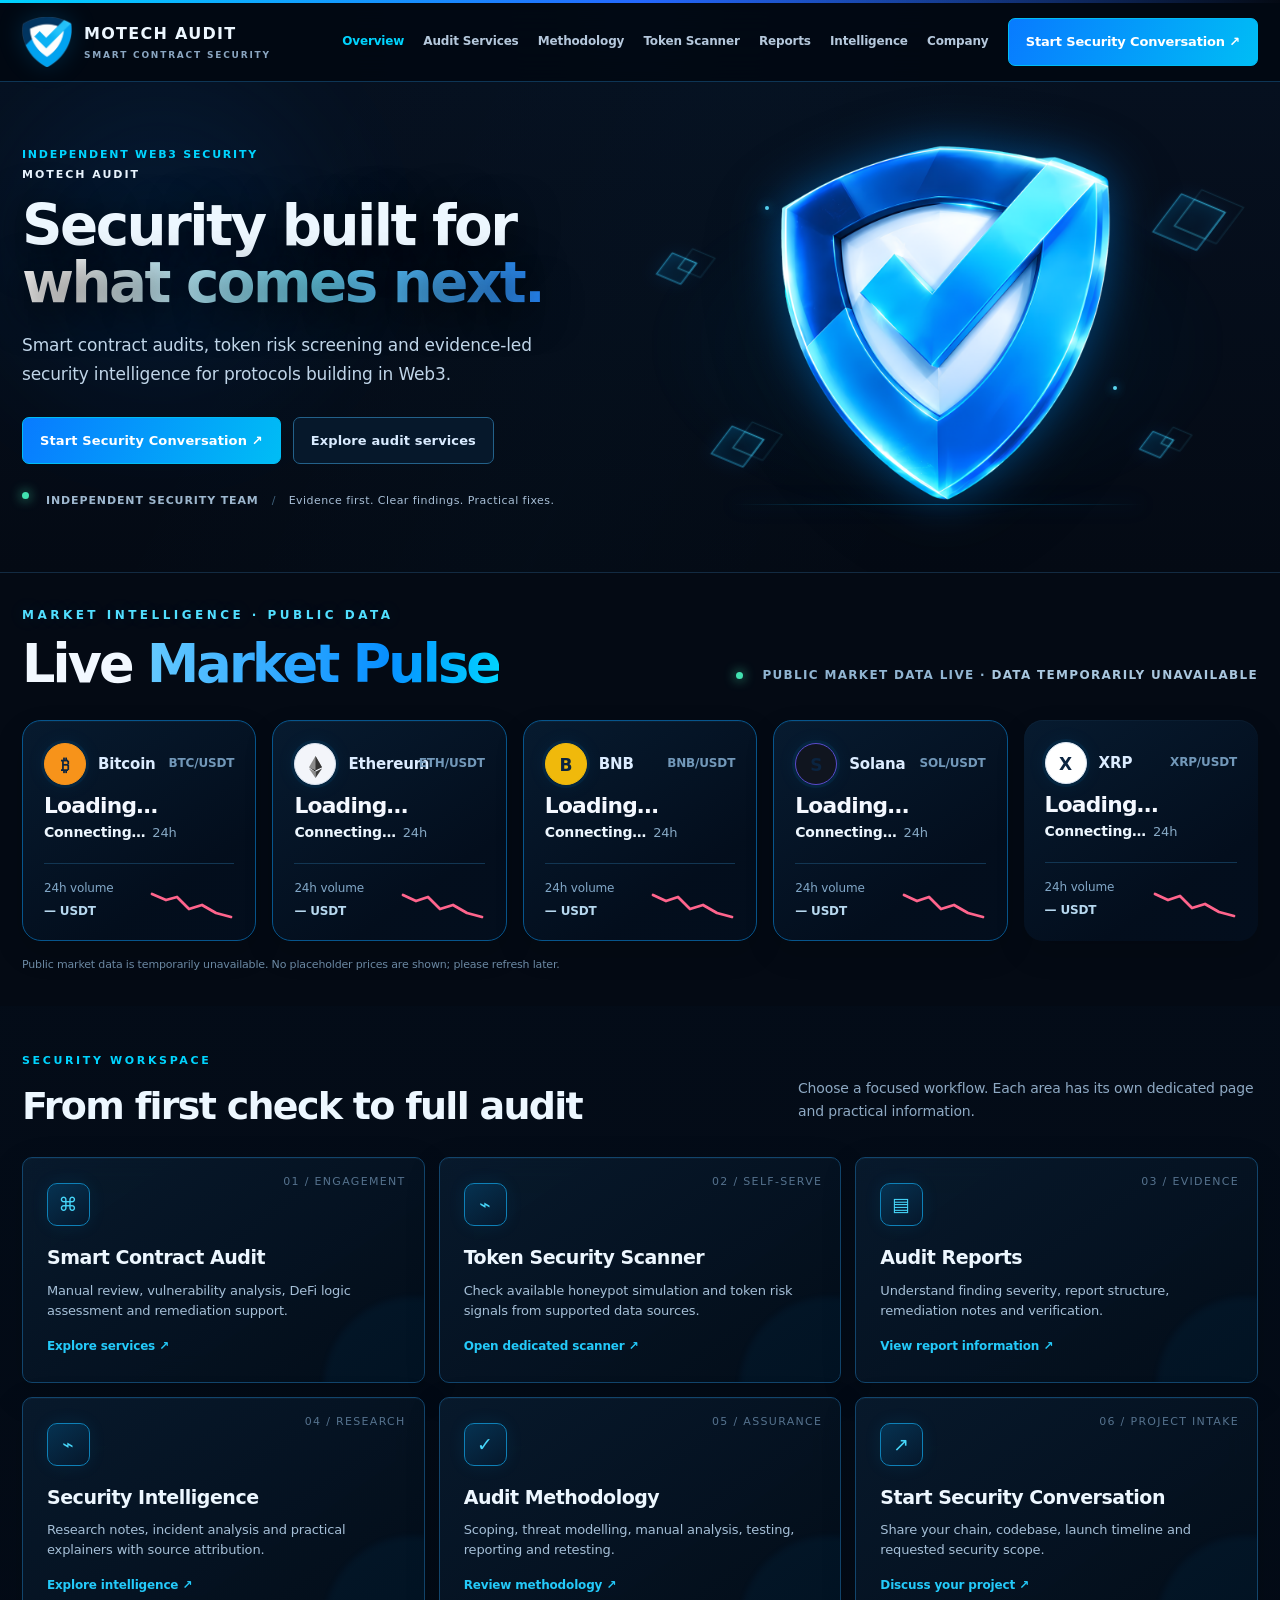
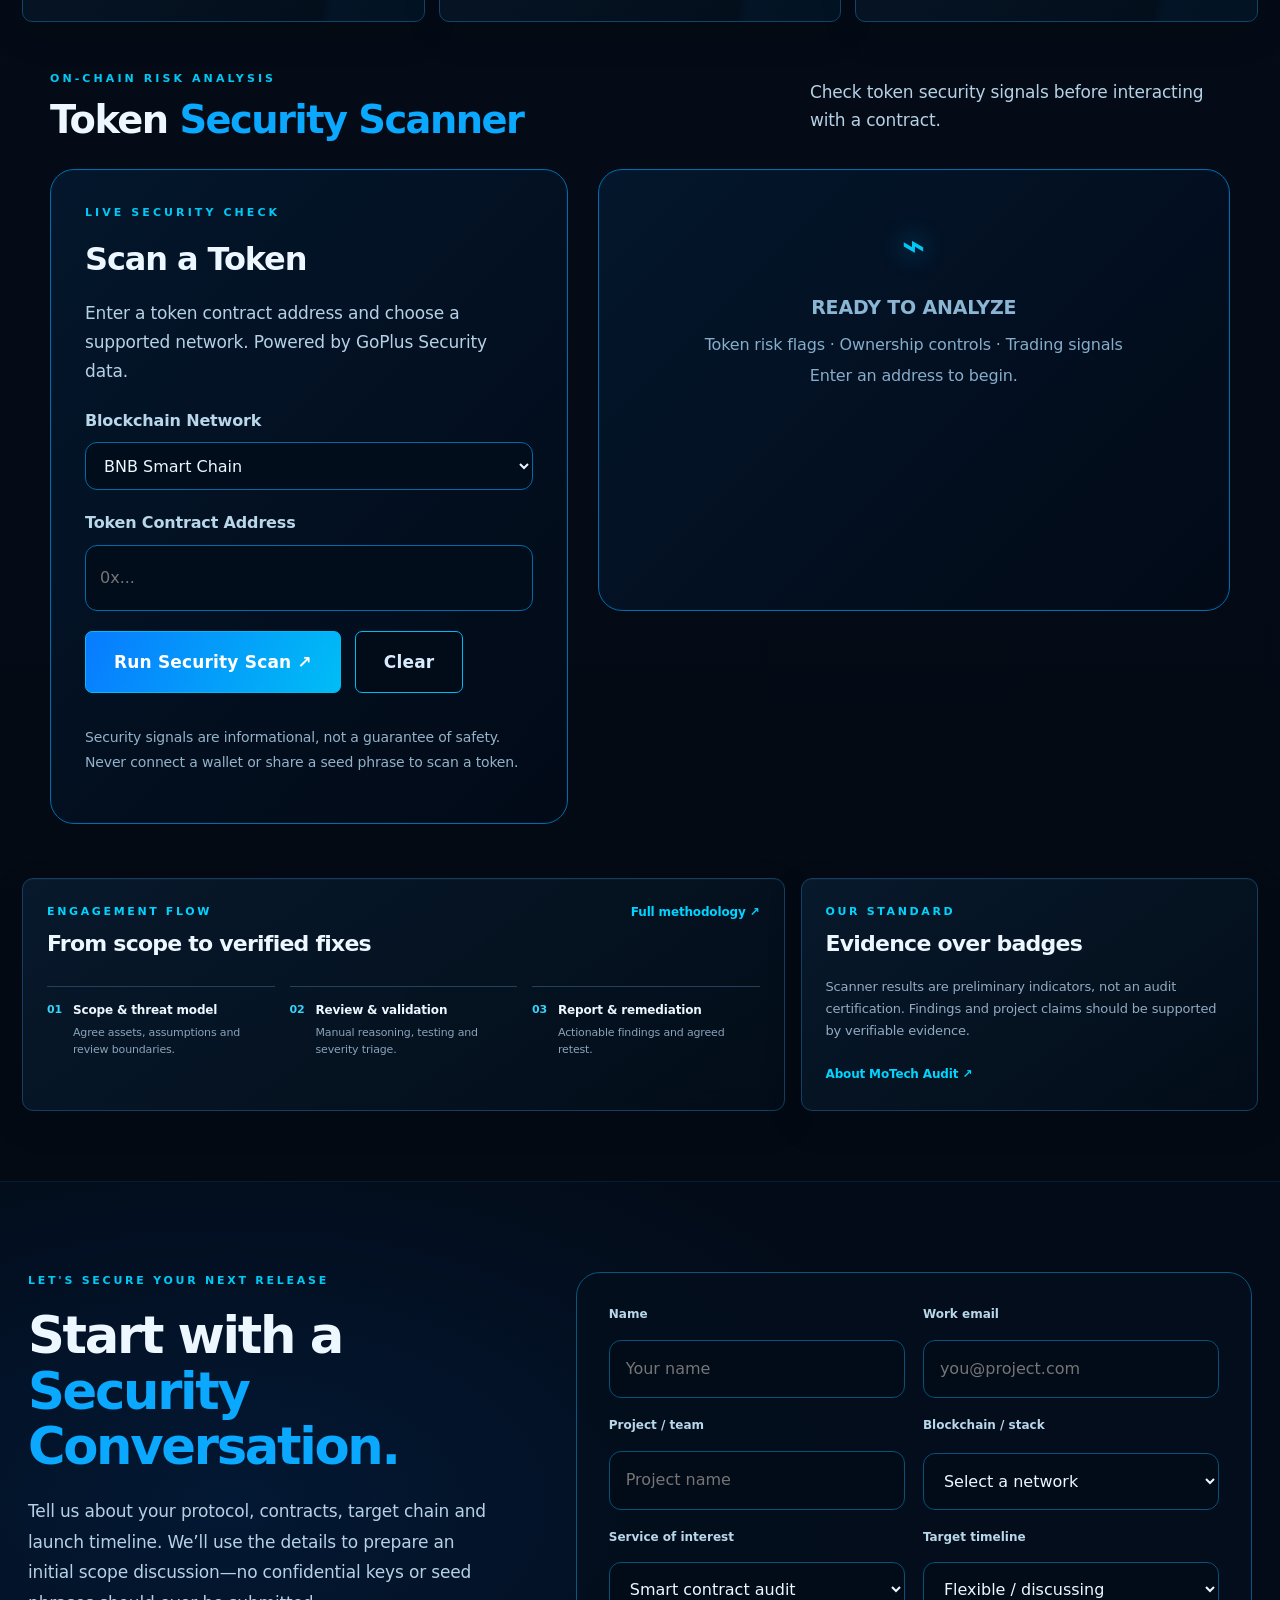
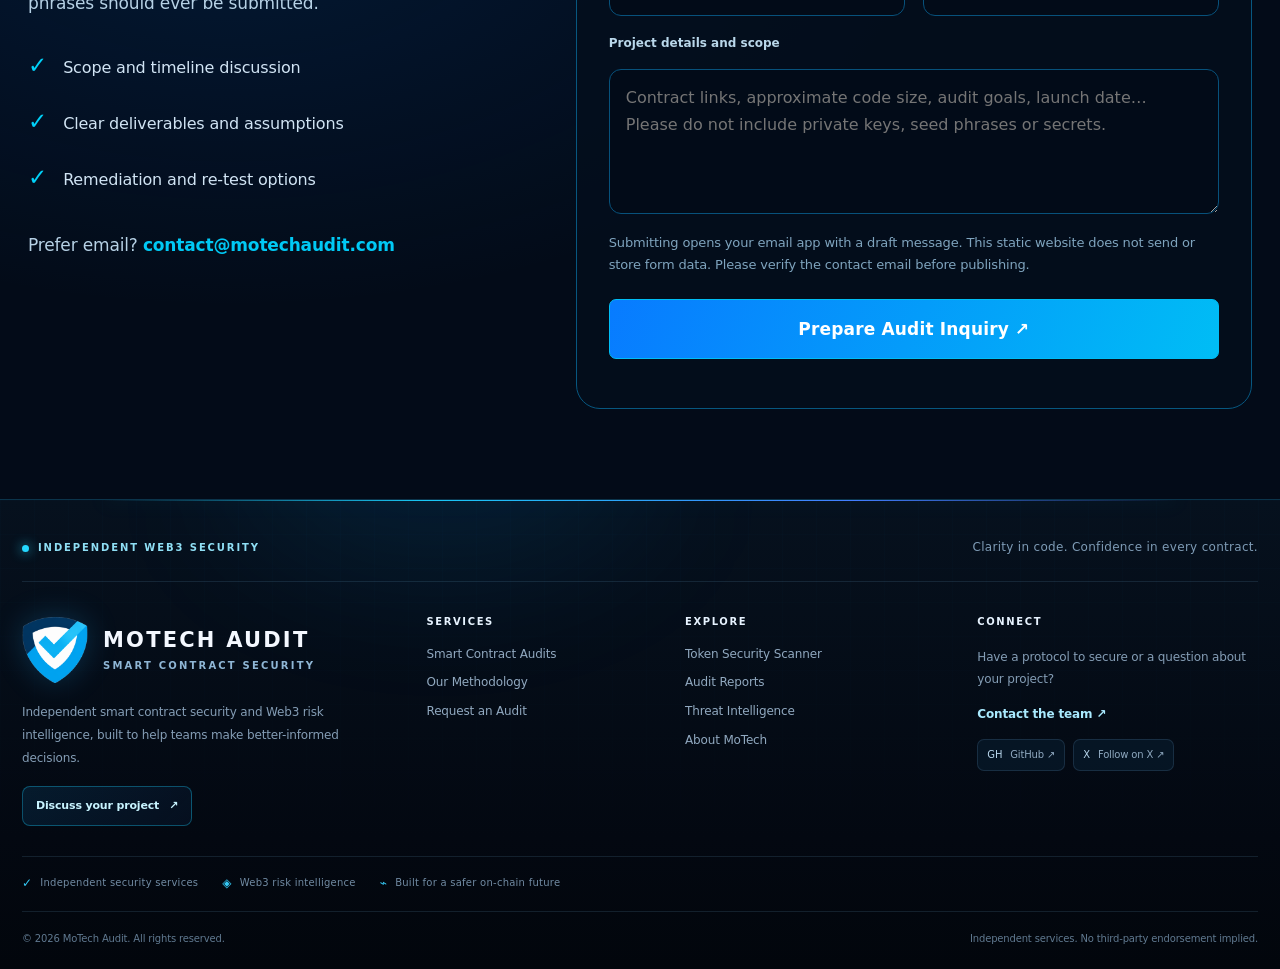
==== commit 35d777de: "Update Reports page with searchable static report list" ====
--- a/index.html
+++ b/index.html
@@ -16,7 +16,7 @@
 @media(max-width:520px){.scan-home{padding:22px}.scan-home-actions .btn{flex:1;justify-content:center;padding:0 12px}.scan-home select,.scan-home input{min-height:58px}}
 
 .home-scanner{max-width:1600px;margin:48px auto 54px;padding:0 28px}.home-scanner-heading{display:flex;justify-content:space-between;align-items:center;gap:30px;margin-bottom:28px}.home-scanner-heading .eyebrow{color:#00c9f5;font-weight:800;letter-spacing:.28em}.home-scanner-heading h2{font-size:clamp(32px,3vw,44px);line-height:1.12;margin:10px 0 0;letter-spacing:-.04em}.home-scanner-heading h2 span{color:#0aa8ff}.home-scanner-heading>p{max-width:420px;color:#b6d1e5;font-size:17px;margin:0}.home-scanner-layout{display:grid;grid-template-columns:minmax(0,.9fr) minmax(0,1.1fr);gap:30px;align-items:start}.home-scanner-entry,.home-scanner-preview{border:1px solid #006ca9;border-radius:24px;background:linear-gradient(135deg,rgba(4,24,45,.94),rgba(2,10,24,.97));box-shadow:inset 0 0 0 1px rgba(0,174,255,.04)}.home-scanner-entry{padding:34px;min-height:520px;display:flex;flex-direction:column}.home-scanner-entry>.eyebrow{color:#00c9f5;font-weight:800;letter-spacing:.28em}.home-scanner-entry h3{font-size:32px;margin:10px 0 14px;letter-spacing:-.035em}.home-scanner-entry>p:not(.home-scanner-note){font-size:17px;line-height:1.7;color:#b6d1e5;margin:0 0 22px}.home-scanner-entry label{font-size:16px;font-weight:750;color:#b9d7ea;margin:0 0 8px}.home-scanner-entry select,.home-scanner-entry input{width:100%;min-height:48px;background:#020d1c;border:1px solid #006ba8;border-radius:12px;color:#edf7ff;padding:12px 14px;font:inherit;margin-bottom:20px}.home-scanner-entry input{min-height:66px}.home-scanner-actions{display:flex;gap:14px;flex-wrap:wrap}.home-scanner-actions .btn{min-height:62px;padding:0 28px;font-size:17px}.home-scanner-actions .secondary{background:#020b18;border:1px solid #00b9ef}.home-scanner-note{margin-top:auto;padding-top:32px;color:#93b2c9;font-size:14px;line-height:1.8}.home-scanner-preview{min-height:442px;padding:42px 28px;display:flex;flex-direction:column;align-items:center;justify-content:center;text-align:center}.scanner-preview-mark{font-size:40px;color:#00c8f5;font-weight:900;text-shadow:0 0 24px #008fd8;margin-bottom:14px}.home-scanner-preview h3{font-size:19px;color:#8ab6d4;margin:0 0 6px}.home-scanner-preview p{color:#86adca;margin:3px 0;font-size:16px;line-height:1.55}.home-scanner-preview a{margin-top:22px;color:#00c8f5;font-weight:700;text-decoration:none}@media(max-width:850px){.home-scanner{padding:0 18px}.home-scanner-heading{align-items:flex-start;flex-direction:column;gap:12px}.home-scanner-layout{grid-template-columns:1fr}.home-scanner-entry{min-height:0;padding:25px}.home-scanner-preview{min-height:300px;padding:30px 18px}.home-scanner-note{padding-top:25px}}
-</style><style>.scanner-audit-cta .btn,.contact-card .btn,.contact-cta .btn{color:#fff!important;-webkit-text-fill-color:#fff!important}</style></head><body><div class="topline"></div><header><div class="wrap nav"><a class="brand" href="index.html"><img src="assets/logo.png" alt="MoTech Audit logo"><span>MOTECH AUDIT<small>SMART CONTRACT SECURITY</small></span></a><button class="mobile-menu-toggle" type="button" aria-label="Open navigation menu" aria-expanded="false" aria-controls="site-navigation"><span class="menu-icon" aria-hidden="true"><i></i><i></i><i></i></span><span class="menu-label">Menu</span></button><nav class="links" id="site-navigation"><a class="active" href="index.html">Overview</a><a href="services.html">Audit Services</a><a href="process.html">Methodology</a><a href="scanner.html">Token Scanner</a><a href="reports.html">Reports</a><a href="insights.html">Intelligence</a><a href="about.html">Company</a><a class="nav-cta" href="contact.html">Start Security Conversation ↗</a></nav></div></header><main><section class="hero"><div class="wrap hero-grid"><div><div class="eyebrow">INDEPENDENT WEB3 SECURITY · MOTECH AUDIT</div><h1>Security built for<br><span class="gradient">what comes next.</span></h1><p class="lead">Smart contract audits, token risk screening and evidence-led security intelligence for protocols building in Web3.</p><div class="actions"><a class="btn" href="contact.html">Start Security Conversation ↗</a><a class="btn secondary" href="services.html">Explore audit services</a></div><div class="status"><span class="live-dot"></span> INDEPENDENT SECURITY TEAM <span class="status-divider">/</span> Evidence first. Clear findings. Practical fixes.</div></div><div class="hero-art" aria-label="MoTech Audit original 3D security shield"><span class="float-cube cube-one" aria-hidden="true"></span><span class="float-cube cube-two" aria-hidden="true"></span><span class="float-cube cube-three" aria-hidden="true"></span><span class="float-cube cube-four" aria-hidden="true"></span><span class="data-particle particle-one" aria-hidden="true"></span><span class="data-particle particle-two" aria-hidden="true"></span><img class="hero-shield" src="assets/shield-3d.png" alt="Original MoTech Audit 3D blue shield logo"></div></div></section>
+</style><style>.scanner-audit-cta .btn,.contact-card .btn,.contact-cta .btn{color:#fff!important;-webkit-text-fill-color:#fff!important}</style></head><body><div class="topline"></div><header><div class="wrap nav"><a class="brand" href="index.html"><img src="assets/logo.png" alt="MoTech Audit logo"><span>MOTECH AUDIT<small>SMART CONTRACT SECURITY</small></span></a><button class="mobile-menu-toggle" type="button" aria-label="Open navigation menu" aria-expanded="false" aria-controls="site-navigation"><span class="menu-icon" aria-hidden="true"><i></i><i></i><i></i></span><span class="menu-label">Menu</span></button><nav class="links" id="site-navigation"><a class="active" href="index.html">Overview</a><a href="services.html">Audit Services</a><a href="process.html">Methodology</a><a href="scanner.html">Token Scanner</a><a href="reports.html">Reports</a><a href="insights.html">Intelligence</a><a href="about.html">Company</a><a class="nav-cta" href="contact.html">Start Security Conversation ↗</a></nav></div></header><main><section class="hero"><div class="wrap hero-grid"><div><div class="eyebrow hero-brandline"><span>INDEPENDENT WEB3 SECURITY</span><span class="hero-brandname">MOTECH AUDIT</span></div><h1>Security built for<br><span class="gradient">what comes next.</span></h1><p class="lead">Smart contract audits, token risk screening and evidence-led security intelligence for protocols building in Web3.</p><div class="actions"><a class="btn" href="contact.html">Start Security Conversation ↗</a><a class="btn secondary" href="services.html">Explore audit services</a></div><div class="status"><span class="live-dot"></span><span class="status-copy"><span class="status-team">INDEPENDENT SECURITY TEAM</span><span class="status-divider"> / </span><span class="status-promise">Evidence first. Clear findings. Practical fixes.</span></span></div></div><div class="hero-art" aria-label="MoTech Audit original 3D security shield"><span class="float-cube cube-one" aria-hidden="true"></span><span class="float-cube cube-two" aria-hidden="true"></span><span class="float-cube cube-three" aria-hidden="true"></span><span class="float-cube cube-four" aria-hidden="true"></span><span class="data-particle particle-one" aria-hidden="true"></span><span class="data-particle particle-two" aria-hidden="true"></span><img class="hero-shield" src="assets/shield-3d.png" alt="Original MoTech Audit 3D blue shield logo"></div></div></section>
 <section class="ticker" aria-labelledby="market-pulse-title"><div class="wrap"><div class="market-heading"><div><div class="eyebrow">MARKET INTELLIGENCE · PUBLIC DATA</div><h2 id="market-pulse-title">Live <span>Market Pulse</span></h2></div><div class="market-live"><span class="live-dot"></span><span>PUBLIC MARKET DATA LIVE · <b id="market-updated">CONNECTING</b></span></div></div><div class="ticker-grid"><article class="coin" aria-label="Bitcoin market data"><div class="coin-top"><span class="coin-identity"><span class="coin-icon"><img src="https://cdn.jsdelivr.net/gh/madenix/Crypto-logo-cdn@main/Logos/BTC.svg" alt="Bitcoin" loading="eager" onerror="this.style.display='none';this.nextElementSibling.style.display='block'"><span class="coin-fallback">₿</span></span><b>Bitcoin</b></span><span class="coin-pair">BTC/USDT</span></div><strong class="coin-price" id="btc-price">Loading…</strong><div class="coin-change-row"><span class="change" id="btc-change">Connecting…</span><span class="change-period">24h</span></div><div class="coin-bottom"><div class="volume-block"><span>24h volume</span><b id="btc-volume">— USDT</b></div><svg class="sparkline" viewBox="0 0 84 32" aria-hidden="true"><path d="M 2,4 16,10 27,7 39,19 52,15 66,23 81,27" /></svg></div></article><article class="coin" aria-label="Ethereum market data"><div class="coin-top"><span class="coin-identity"><span class="coin-icon"><img src="assets/eth-logo.svg" alt="Ethereum" loading="eager" onerror="this.style.display='none';this.nextElementSibling.style.display='block'"><span class="coin-fallback">Ξ</span></span><b>Ethereum</b></span><span class="coin-pair">ETH/USDT</span></div><strong class="coin-price" id="eth-price">Loading…</strong><div class="coin-change-row"><span class="change" id="eth-change">Connecting…</span><span class="change-period">24h</span></div><div class="coin-bottom"><div class="volume-block"><span>24h volume</span><b id="eth-volume">— USDT</b></div><svg class="sparkline" viewBox="0 0 84 32" aria-hidden="true"><path d="M 2,5 15,11 27,7 39,19 52,15 66,23 81,27" /></svg></div></article><article class="coin" aria-label="BNB market data"><div class="coin-top"><span class="coin-identity"><span class="coin-icon"><img src="https://cdn.jsdelivr.net/gh/madenix/Crypto-logo-cdn@main/Logos/BNB.svg" alt="BNB" loading="eager" onerror="this.style.display='none';this.nextElementSibling.style.display='block'"><span class="coin-fallback">B</span></span><b>BNB</b></span><span class="coin-pair">BNB/USDT</span></div><strong class="coin-price" id="bnb-price">Loading…</strong><div class="coin-change-row"><span class="change" id="bnb-change">Connecting…</span><span class="change-period">24h</span></div><div class="coin-bottom"><div class="volume-block"><span>24h volume</span><b id="bnb-volume">— USDT</b></div><svg class="sparkline" viewBox="0 0 84 32" aria-hidden="true"><path d="M 2,5 15,11 27,7 39,19 52,15 66,23 81,27" /></svg></div></article><article class="coin" aria-label="Solana market data"><div class="coin-top"><span class="coin-identity"><span class="coin-icon"><img src="https://cdn.jsdelivr.net/gh/madenix/Crypto-logo-cdn@main/Logos/SOL.svg" alt="Solana" loading="eager" onerror="this.style.display='none';this.nextElementSibling.style.display='block'"><span class="coin-fallback">S</span></span><b>Solana</b></span><span class="coin-pair">SOL/USDT</span></div><strong class="coin-price" id="sol-price">Loading…</strong><div class="coin-change-row"><span class="change" id="sol-change">Connecting…</span><span class="change-period">24h</span></div><div class="coin-bottom"><div class="volume-block"><span>24h volume</span><b id="sol-volume">— USDT</b></div><svg class="sparkline" viewBox="0 0 84 32" aria-hidden="true"><path d="M 2,5 15,11 27,7 39,19 52,15 66,23 81,27" /></svg></div></article><article class="coin" aria-label="XRP market data"><div class="coin-top"><span class="coin-identity"><span class="coin-icon"><img src="https://cdn.jsdelivr.net/gh/madenix/Crypto-logo-cdn@main/Logos/XRP.svg" alt="XRP" loading="eager" onerror="this.style.display='none';this.nextElementSibling.style.display='block'"><span class="coin-fallback">X</span></span><b>XRP</b></span><span class="coin-pair">XRP/USDT</span></div><strong class="coin-price" id="xrp-price">Loading…</strong><div class="coin-change-row"><span class="change" id="xrp-change">Connecting…</span><span class="change-period">24h</span></div><div class="coin-bottom"><div class="volume-block"><span>24h volume</span><b id="xrp-volume">— USDT</b></div><svg class="sparkline" viewBox="0 0 84 32" aria-hidden="true"><path d="M 2,5 15,11 27,7 39,19 52,15 66,23 81,27" /></svg></div></article></div><div class="ticker-note" id="market-status">Public market data from Binance public endpoints. MoTech Audit is independent and is not affiliated with or endorsed by Binance. Informational only, not investment advice.</div></div></section>
 <div class="workspace"><div class="wrap"><div class="section-title"><div><div class="eyebrow">SECURITY WORKSPACE</div><h2>From first check to full audit</h2></div><p>Choose a focused workflow. Each area has its own dedicated page and practical information.</p></div><div class="workspace-grid"><a class="workspace-card" href="services.html"><span class="w-number">01 / ENGAGEMENT</span><span class="w-icon">⌘</span><h3>Smart Contract Audit</h3><p>Manual review, vulnerability analysis, DeFi logic assessment and remediation support.</p><span class="more">Explore services ↗</span></a><a class="workspace-card" href="scanner.html"><span class="w-number">02 / SELF-SERVE</span><span class="w-icon">⌁</span><h3>Token Security Scanner</h3><p>Check available honeypot simulation and token risk signals from supported data sources.</p><span class="more">Open dedicated scanner ↗</span></a><a class="workspace-card" href="reports.html"><span class="w-number">03 / EVIDENCE</span><span class="w-icon">▤</span><h3>Audit Reports</h3><p>Understand finding severity, report structure, remediation notes and verification.</p><span class="more">View report information ↗</span></a><a class="workspace-card" href="insights.html"><span class="w-number">04 / RESEARCH</span><span class="w-icon">⌁</span><h3>Security Intelligence</h3><p>Research notes, incident analysis and practical explainers with source attribution.</p><span class="more">Explore intelligence ↗</span></a><a class="workspace-card" href="process.html"><span class="w-number">05 / ASSURANCE</span><span class="w-icon">✓</span><h3>Audit Methodology</h3><p>Scoping, threat modelling, manual analysis, testing, reporting and retesting.</p><span class="more">Review methodology ↗</span></a><a class="workspace-card contact-card" href="contact.html"><span class="w-number">06 / PROJECT INTAKE</span><span class="w-icon">↗</span><h3>Start Security Conversation</h3><p>Share your chain, codebase, launch timeline and requested security scope.</p><span class="more">Discuss your project ↗</span></a></div>
 <section class="home-scanner" id="token-security-scanner"><div class="home-scanner-heading"><div><div class="eyebrow">ON-CHAIN RISK ANALYSIS</div><h2>Token <span>Security Scanner</span></h2></div><p>Check token security signals before interacting with a contract.</p></div><div class="home-scanner-layout"><div class="home-scanner-entry"><div class="eyebrow">LIVE SECURITY CHECK</div><h3>Scan a Token</h3><p>Enter a token contract address and choose a supported network. Powered by GoPlus Security data.</p><label for="quick-chain">Blockchain Network</label><select id="quick-chain" aria-label="Network"><option value="56">BNB Smart Chain</option><option value="1">Ethereum</option><option value="8453">Base</option></select><label for="quick-address">Token Contract Address</label><input id="quick-address" placeholder="0x..." aria-label="Token contract address" autocomplete="off"><div class="home-scanner-actions"><button class="btn" id="quick-scan">Run Security Scan ↗</button><button class="btn secondary" type="button" id="quick-clear">Clear</button></div><p class="home-scanner-note" id="quick-status">Security signals are informational, not a guarantee of safety. Never connect a wallet or share a seed phrase to scan a token.</p></div><div class="home-scanner-preview" id="quick-results"><div class="scanner-preview-mark">⌁</div><h3 id="quick-result-title">READY TO ANALYZE</h3><p id="quick-result-summary">Token risk flags · Ownership controls · Trading signals</p><p id="quick-result-prompt">Enter an address to begin.</p><div class="quick-report-grid" id="quick-report-grid" hidden><article class="quick-report-card"><h4>Trading Risk</h4><div><span>Honeypot flag</span><strong id="q-hp">—</strong></div><div><span>Buy / sell tax</span><strong id="q-tax">—</strong></div><div><span>Can sell all</span><strong id="q-sellall">—</strong></div><div><span>Blacklist</span><strong id="q-blacklist">—</strong></div></article><article class="quick-report-card"><h4>Automated Risk Signals</h4><div><span>Risk indicators</span><strong id="q-gp">—</strong></div><div><span>Owner privileges</span><strong id="q-perm">—</strong></div><div><span>Mintable</span><strong id="q-mintable">—</strong></div><div><span>Proxy / hidden owner</span><strong id="q-proxy">—</strong></div><div><span>Open source</span><strong id="q-source">—</strong></div><div><span>Token name / symbol</span><strong id="q-tokenname">—</strong></div></article><p class="quick-report-disclaimer">Source: GoPlus Security. This is a basic automated token check, not a full smart contract audit.</p><div class="quick-audit-cta"><strong>Need a professional audit report?</strong><p>Contact MoTech Audit to discuss a paid, in-depth security audit and formal report.</p><a class="btn" href="contact.html">Contact MoTech Audit ↗</a></div></div></div></div></section>
--- a/assets/site.css
+++ b/assets/site.css
@@ -345,3 +345,50 @@
   .premium-footgrid > div { grid-column:1/-1; }
   .statrow { grid-template-columns:1fr; }
 }
+
+
+/* Mobile market layout fixes: left-align heading and prevent symbol overlap */
+@media (max-width: 720px) {
+  .ticker .wrap { width: calc(100% - 28px); margin-inline: auto; }
+  .market-heading { width: 100%; align-items: flex-start !important; text-align: left !important; }
+  .market-heading > div { width: 100%; min-width: 0; text-align: left !important; }
+  .market-heading .eyebrow { text-align: left; letter-spacing: .14em; overflow-wrap: anywhere; }
+  .market-heading h2 { text-align: left; }
+  .market-live { width: 100%; text-align: left; justify-content: flex-start; overflow-wrap: anywhere; }
+  .ticker-grid { grid-template-columns: repeat(2, minmax(0, 1fr)); align-items: stretch; }
+  .coin { min-width: 0; padding: 13px 11px; }
+  .coin-top { display: flex; flex-direction: column; align-items: flex-start; justify-content: flex-start; gap: 7px; }
+  .coin-identity { min-width: 0; width: 100%; gap: 7px; }
+  .coin-identity b { white-space: normal; overflow-wrap: anywhere; font-size: 13px; line-height: 1.2; }
+  .coin-pair { display: block; margin-left: 41px; white-space: nowrap; font-size: 10px; line-height: 1.2; }
+  .coin-price { white-space: nowrap; font-size: clamp(17px, 4.4vw, 23px); }
+  .volume-block { min-width: 0; }
+  .volume-block b { display: block; overflow-wrap: anywhere; }
+}
+@media (max-width: 380px) {
+  .ticker-grid { grid-template-columns: repeat(2, minmax(0, 1fr)); gap: 8px; }
+  .coin { padding: 11px 9px; }
+  .coin-icon { width: 30px; height: 30px; flex-basis: 30px; }
+  .coin-pair { margin-left: 37px; font-size: 9px; }
+  .coin-price { font-size: 17px; }
+  .coin-bottom { gap: 4px; }
+  .sparkline { width: 38px; flex-basis: 38px; }
+}
+
+
+/* Mobile brand and trust-line layout: keep words together and align cleanly. */
+.hero-brandline{display:flex;flex-direction:column;align-items:flex-start;gap:5px;line-height:1.35;letter-spacing:.16em}
+.hero-brandline .hero-brandname{color:#eaf5ff;letter-spacing:.18em}
+.status{display:flex;align-items:flex-start;gap:10px;line-height:1.6}
+.status-copy{display:inline;min-width:0}
+.status-team{font-weight:800;letter-spacing:.08em}
+.status-promise{color:#a8bfd6}
+@media(max-width:600px){
+  .hero-brandline{font-size:10px;letter-spacing:.11em;gap:4px;max-width:100%;overflow-wrap:anywhere}
+  .hero-brandline .hero-brandname{font-size:11px;letter-spacing:.16em}
+  .status{font-size:10px;gap:8px;align-items:flex-start}
+  .status-copy{display:flex;flex-direction:column;align-items:flex-start;gap:3px;line-height:1.55}
+  .status-divider{display:none}
+  .status-team{font-size:10px;letter-spacing:.07em}
+  .status-promise{font-size:11px;overflow-wrap:anywhere}
+}
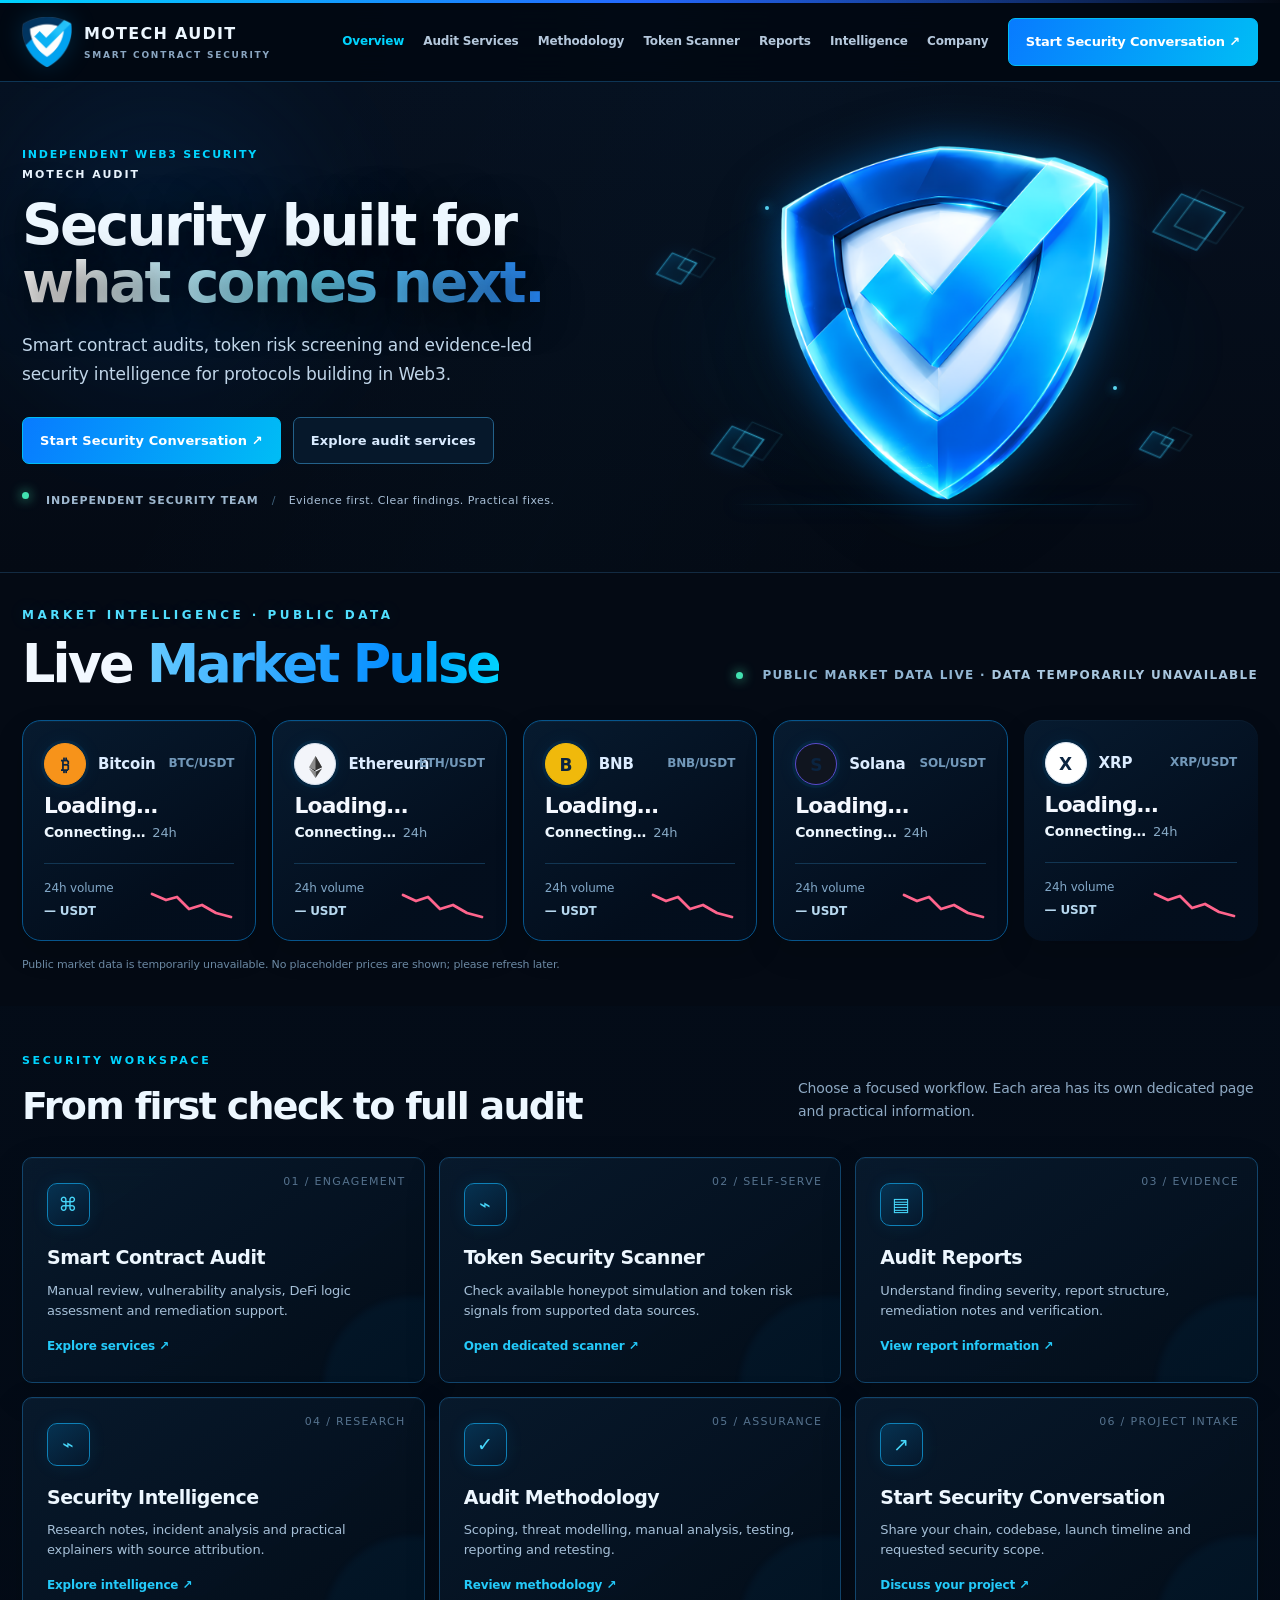
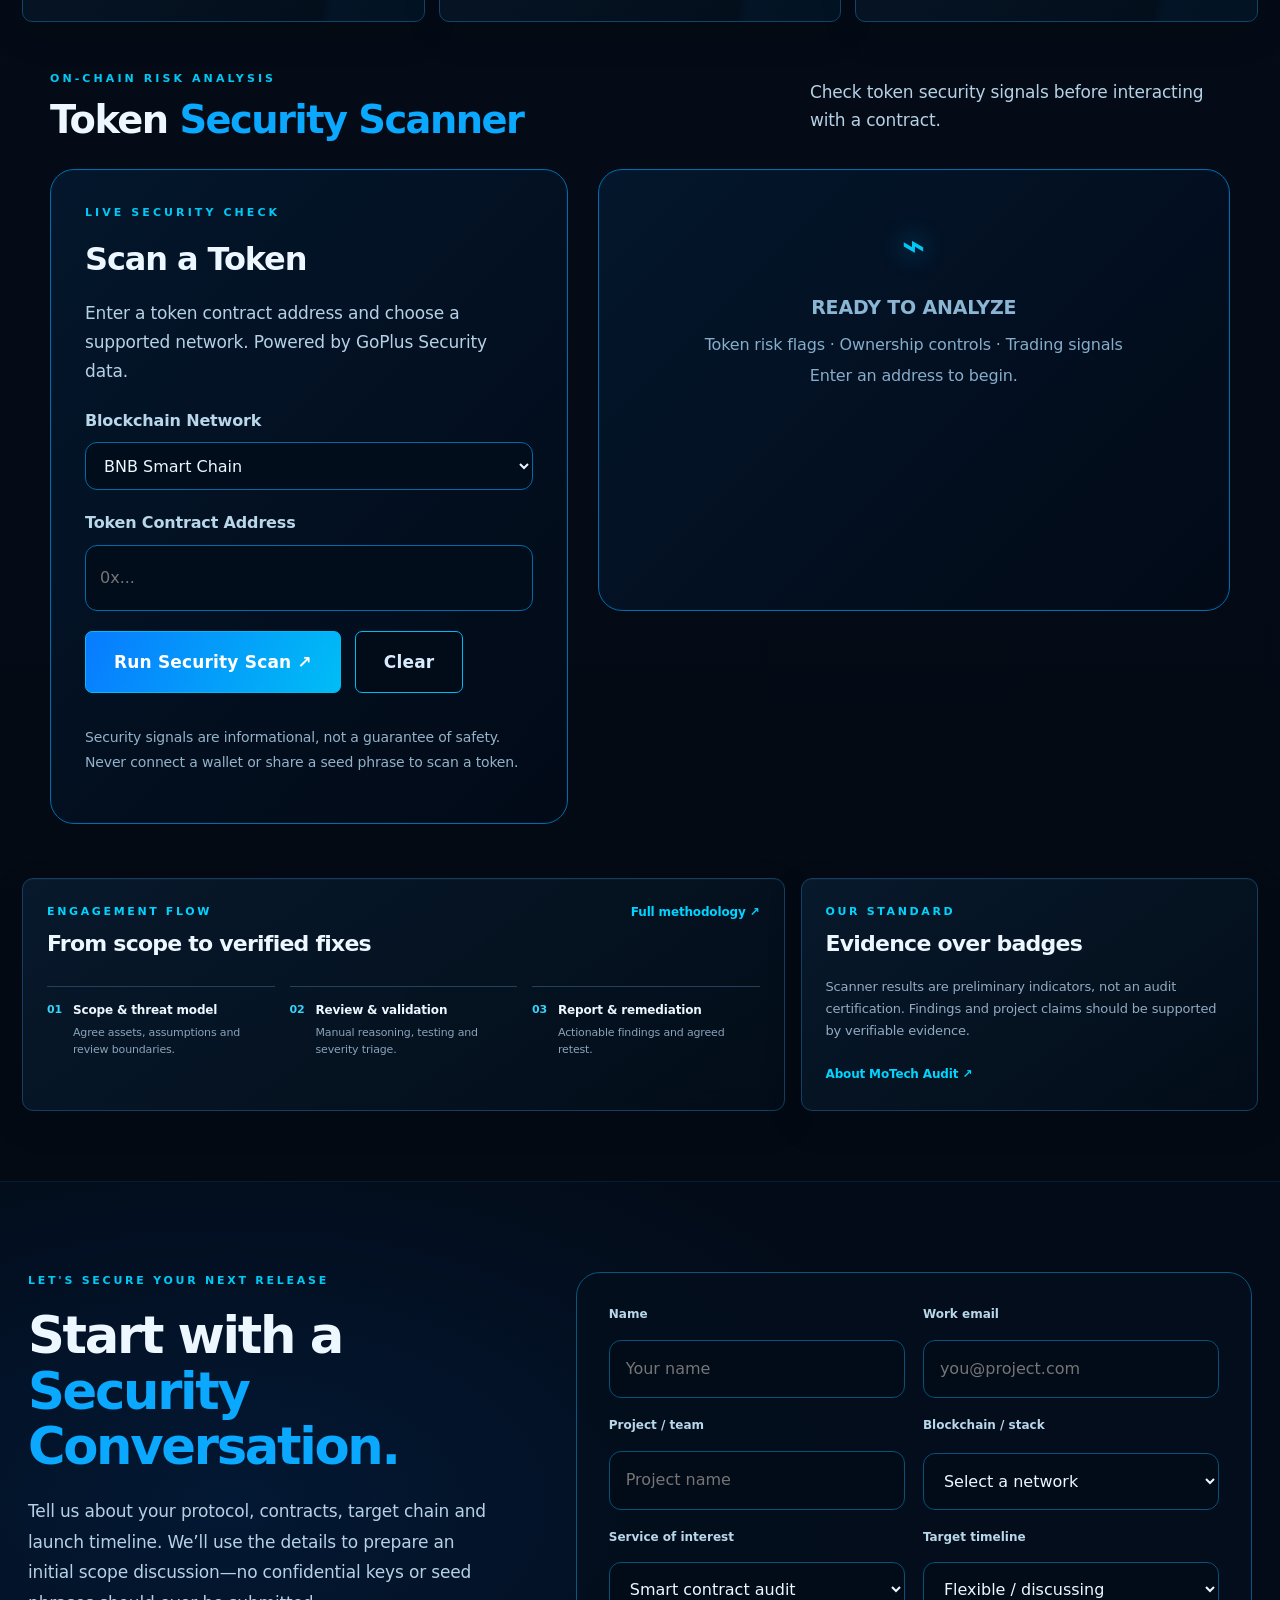
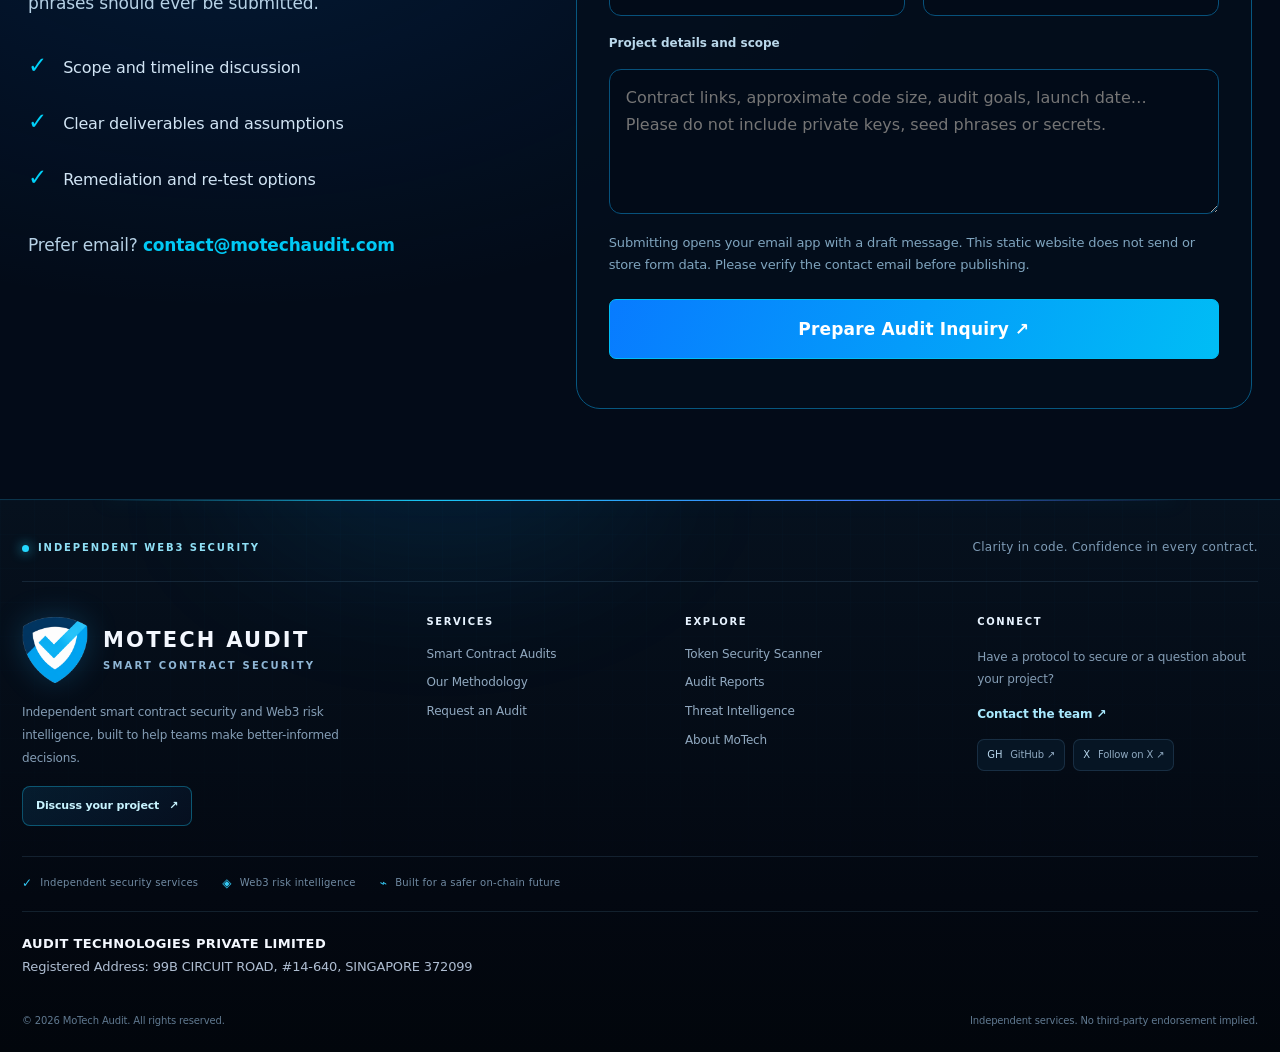
==== commit 6c90ab24: "Add registered company name and address to footer" ====
--- a/index.html
+++ b/index.html
@@ -89,6 +89,10 @@
       <span><i aria-hidden="true">◈</i> Web3 risk intelligence</span>
       <span><i aria-hidden="true">⌁</i> Built for a safer on-chain future</span>
     </div>
+    <div class="footer-company-details" style="margin:20px 0 16px;color:#aebdd1;font-size:13px;line-height:1.8;">
+      <div style="color:#f4f8ff;font-weight:700;letter-spacing:.03em;">AUDIT TECHNOLOGIES PRIVATE LIMITED</div>
+      <div>Registered Address: 99B CIRCUIT ROAD, #14-640, SINGAPORE 372099</div>
+    </div>
     <div class="copyright premium-copyright">
       <span>© 2026 MoTech Audit. All rights reserved.</span>
       <span>Independent services. No third-party endorsement implied.</span>
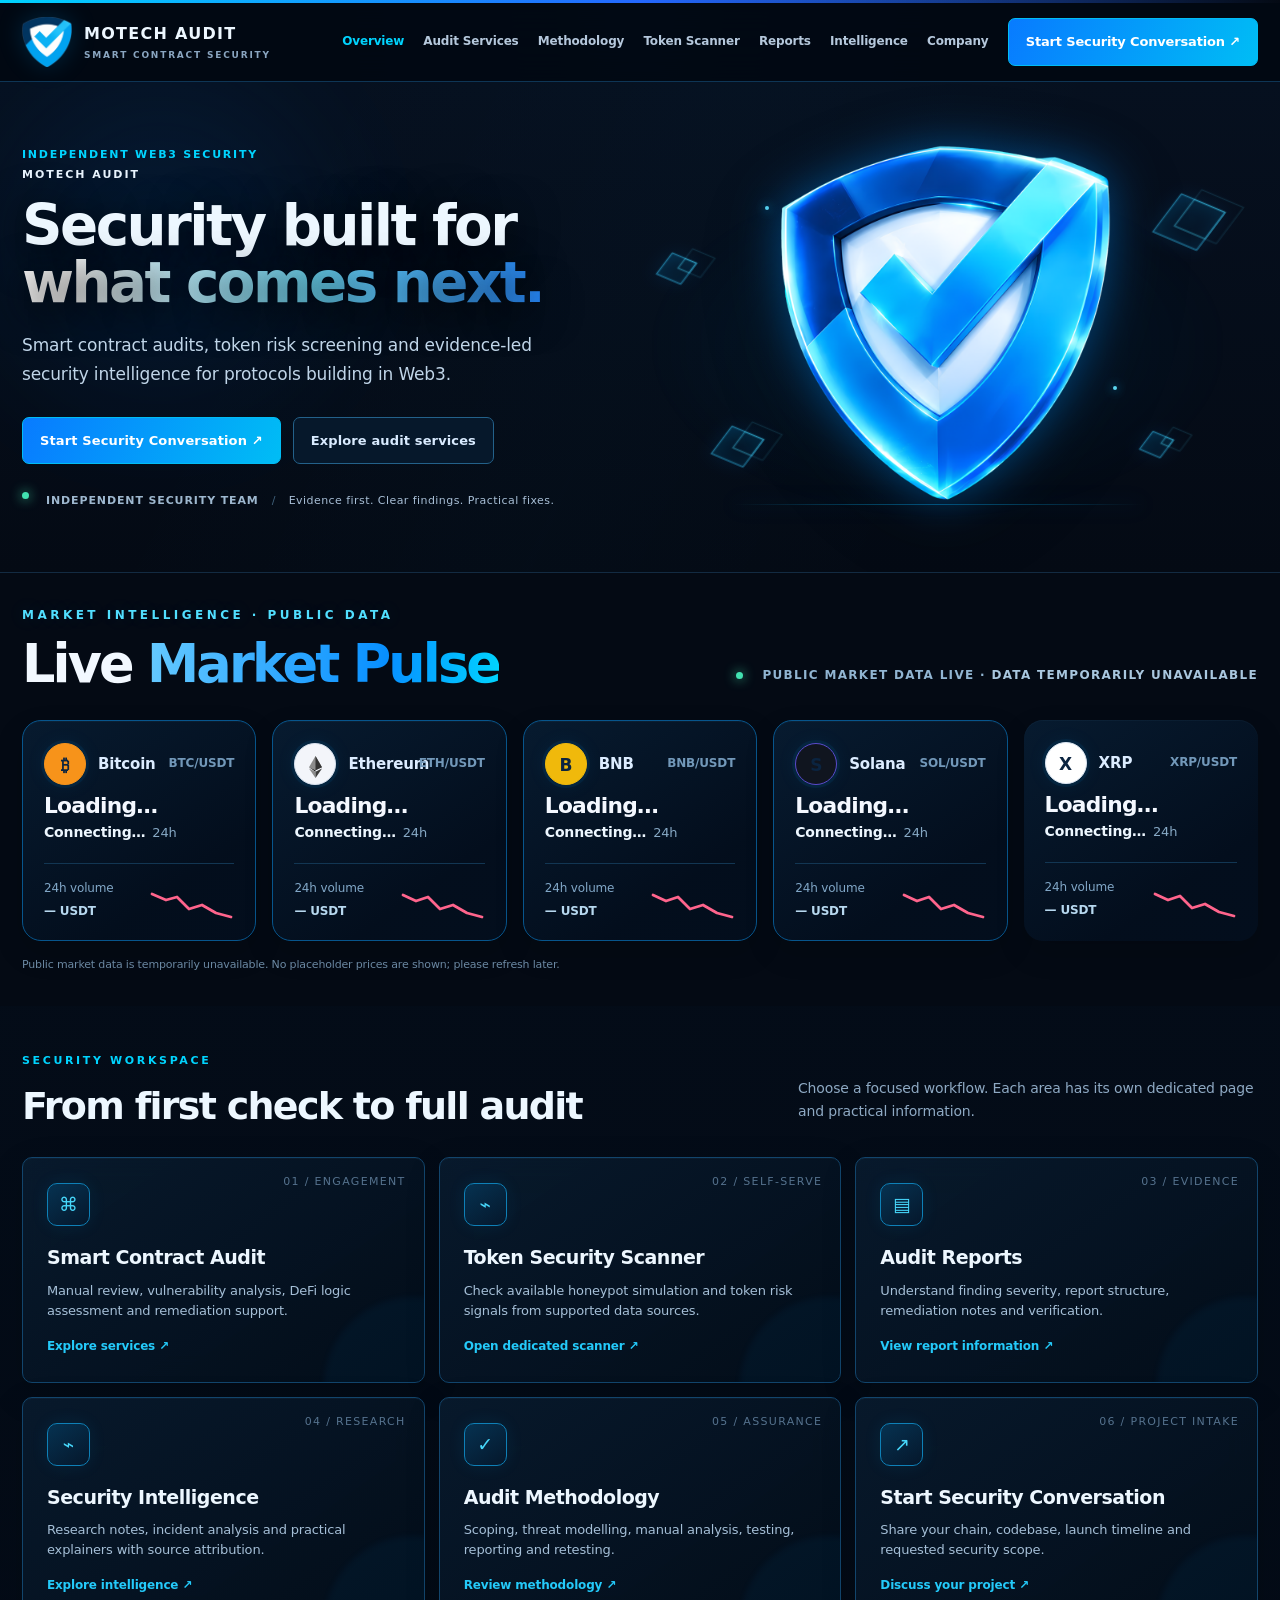
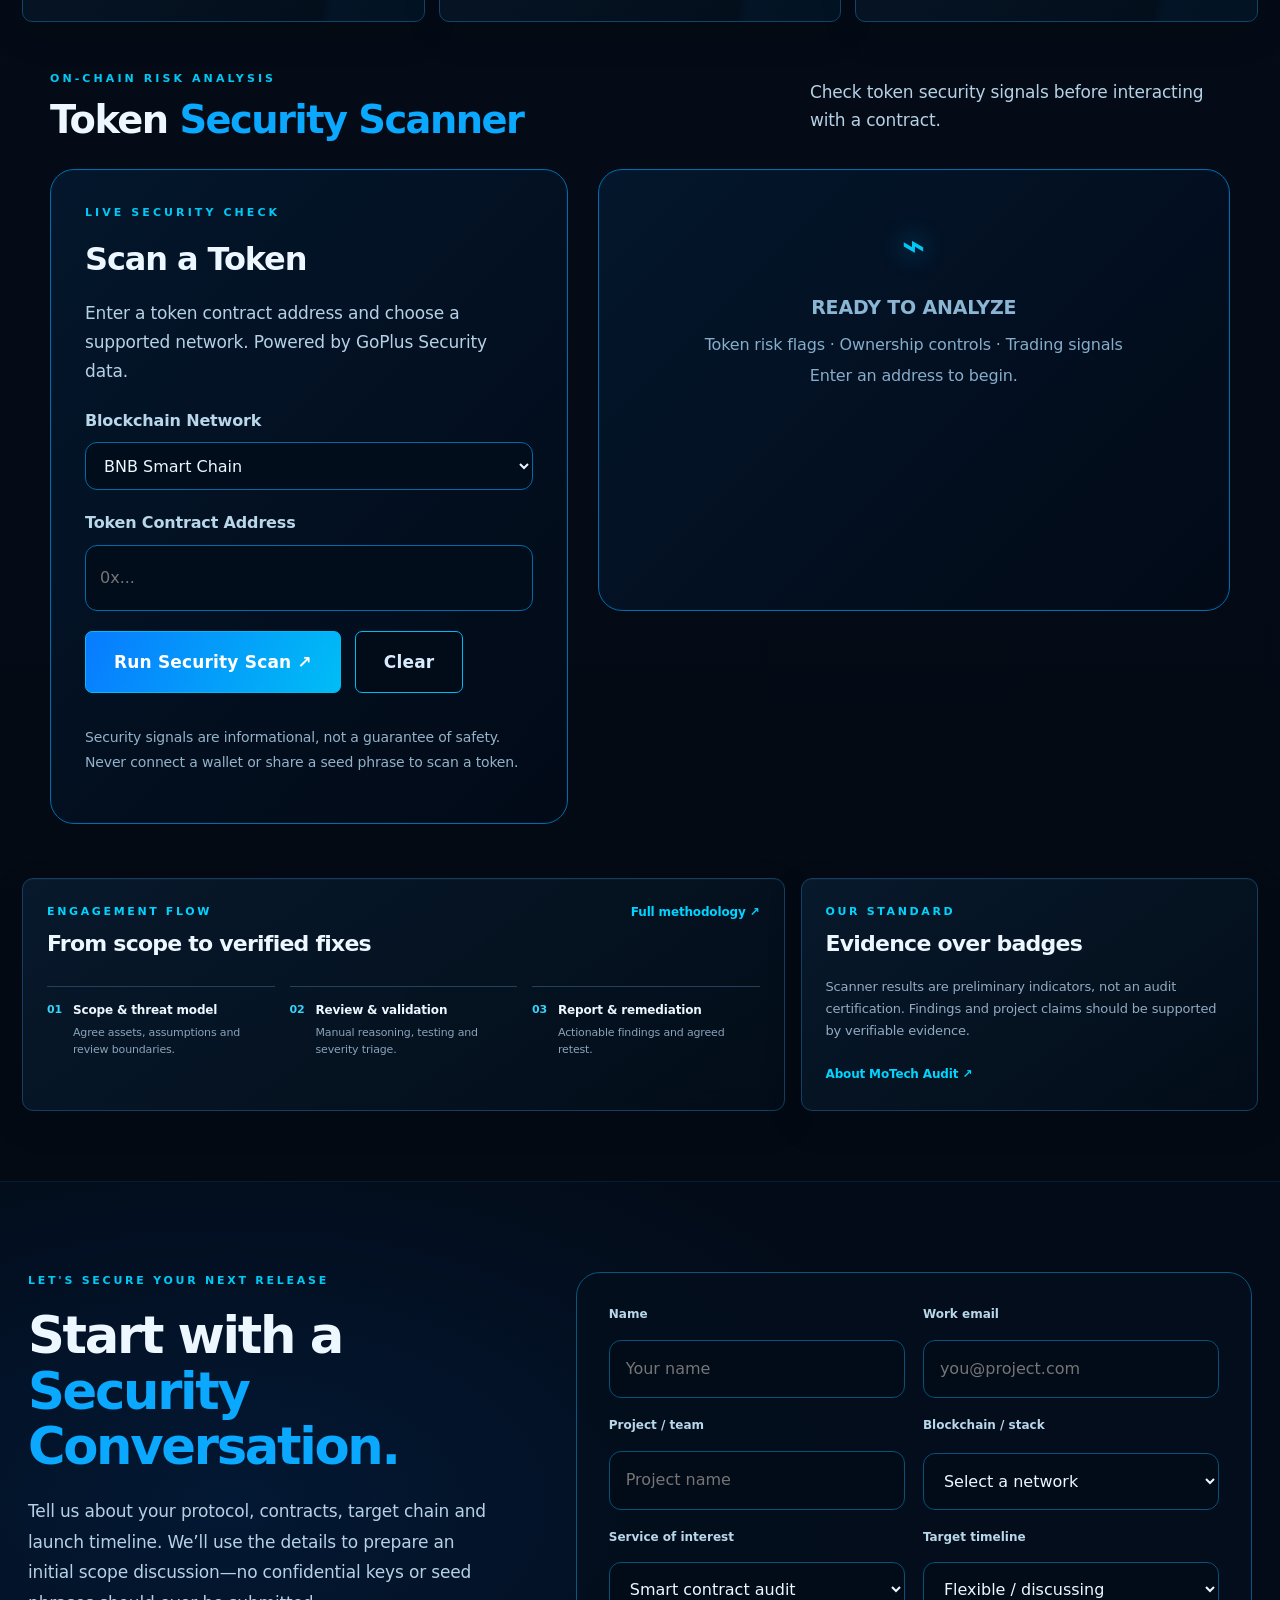
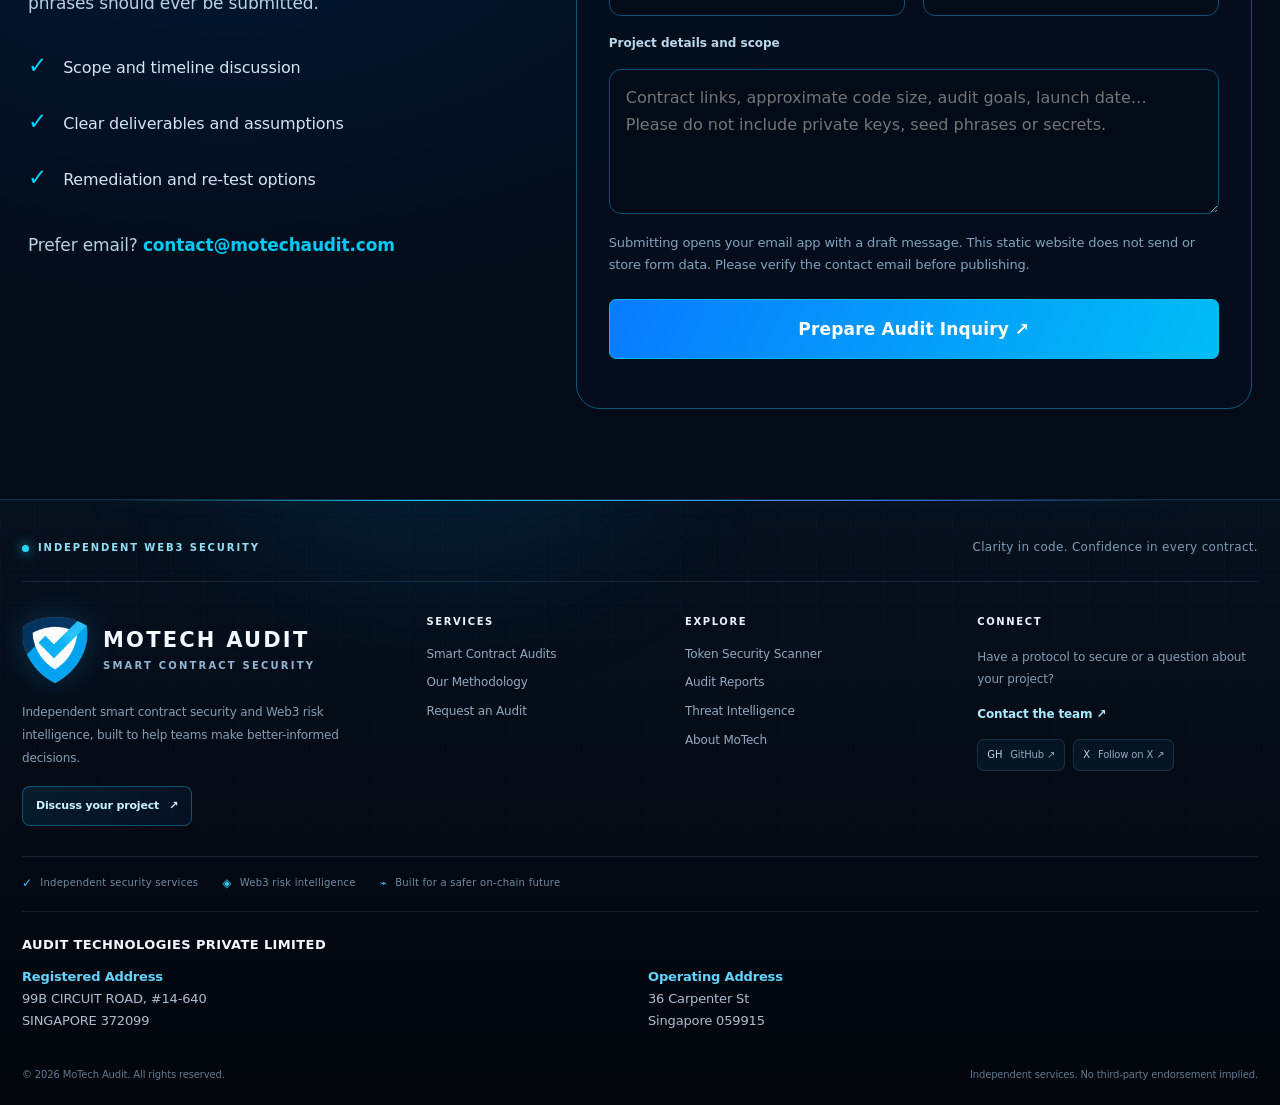
==== commit c1dbe6e4: "Add side-by-side registered and operating addresses to footer" ====
--- a/index.html
+++ b/index.html
@@ -89,9 +89,12 @@
       <span><i aria-hidden="true">◈</i> Web3 risk intelligence</span>
       <span><i aria-hidden="true">⌁</i> Built for a safer on-chain future</span>
     </div>
-    <div class="footer-company-details" style="margin:20px 0 16px;color:#aebdd1;font-size:13px;line-height:1.8;">
-      <div style="color:#f4f8ff;font-weight:700;letter-spacing:.03em;">AUDIT TECHNOLOGIES PRIVATE LIMITED</div>
-      <div>Registered Address: 99B CIRCUIT ROAD, #14-640, SINGAPORE 372099</div>
+    <div class="footer-company-details" style="margin:22px 0 16px;color:#aebdd1;font-size:13px;line-height:1.7;">
+      <div style="color:#f4f8ff;font-weight:700;letter-spacing:.03em;margin-bottom:10px;">AUDIT TECHNOLOGIES PRIVATE LIMITED</div>
+      <div style="display:grid;grid-template-columns:repeat(auto-fit,minmax(210px,1fr));gap:16px;">
+        <div><strong style="color:#65d5ff;">Registered Address</strong><div>99B CIRCUIT ROAD, #14-640<br>SINGAPORE 372099</div></div>
+        <div><strong style="color:#65d5ff;">Operating Address</strong><div>36 Carpenter St<br>Singapore 059915</div></div>
+      </div>
     </div>
     <div class="copyright premium-copyright">
       <span>© 2026 MoTech Audit. All rights reserved.</span>
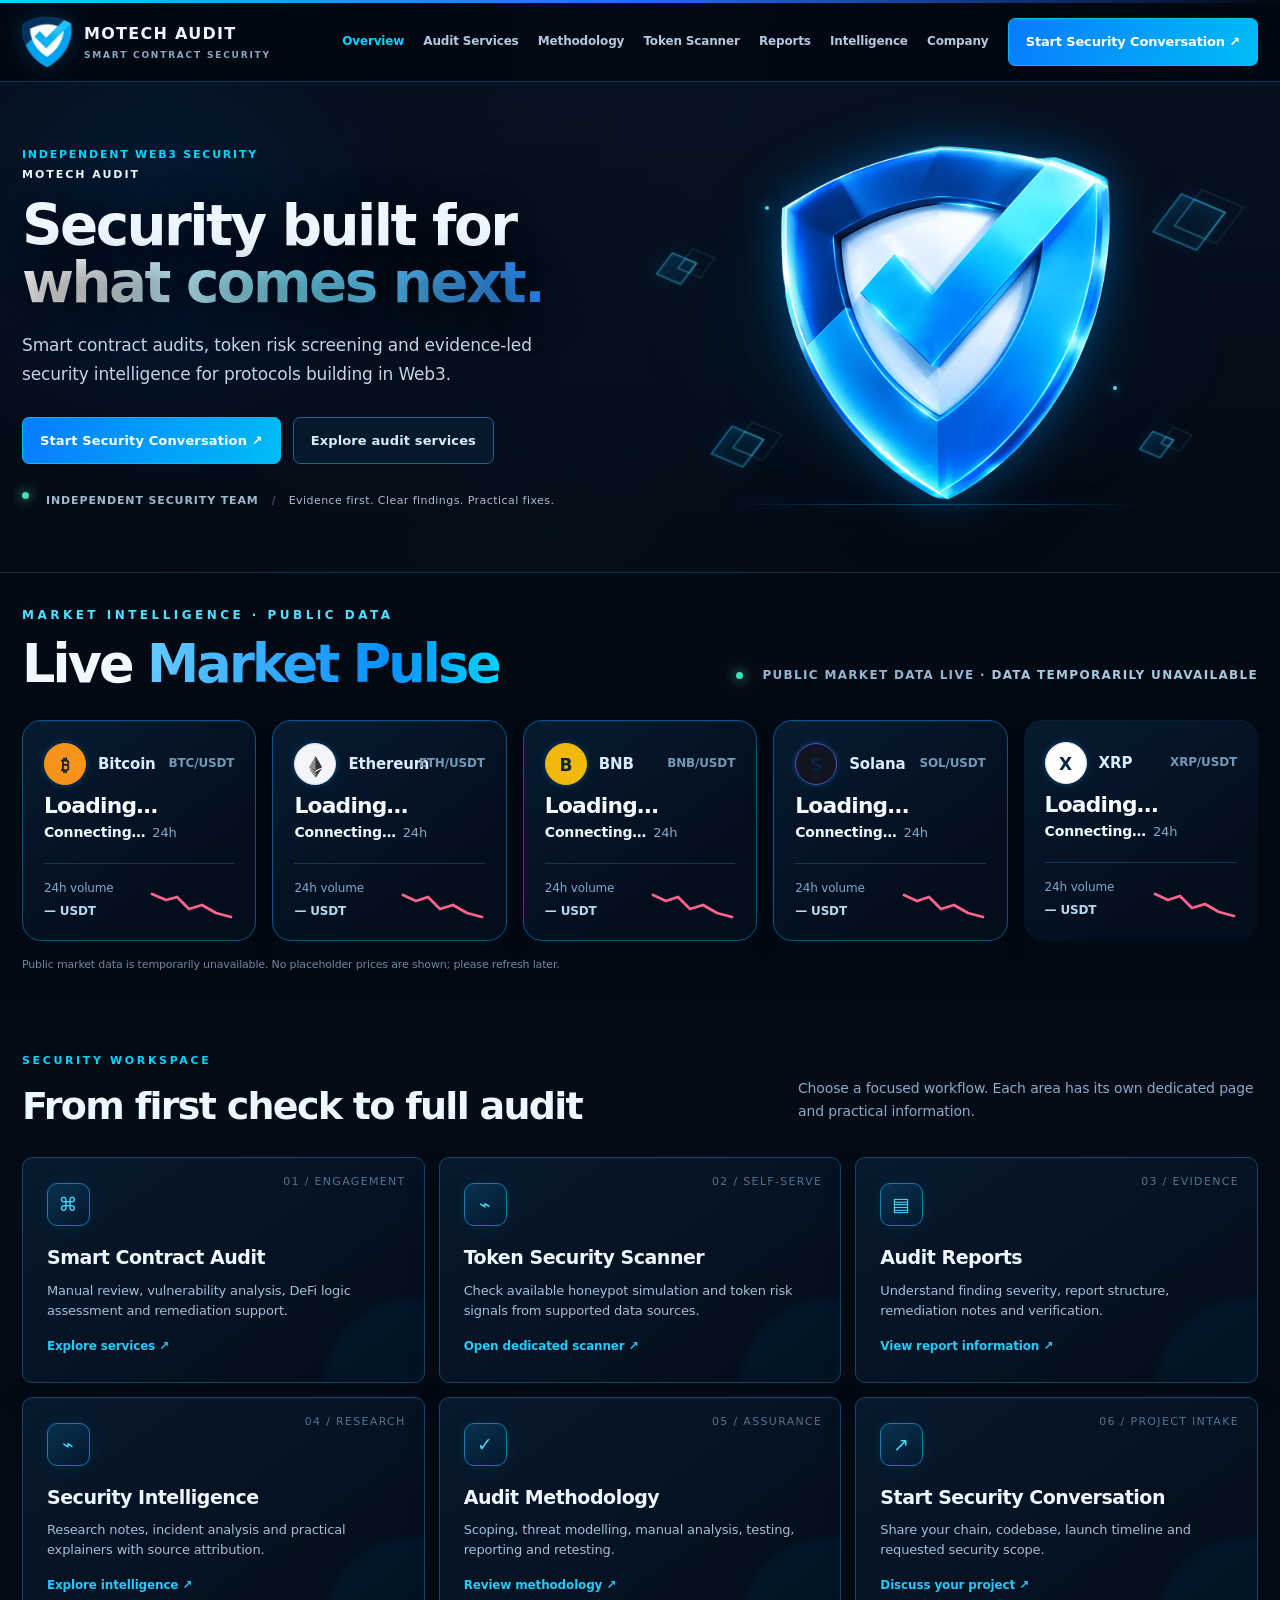
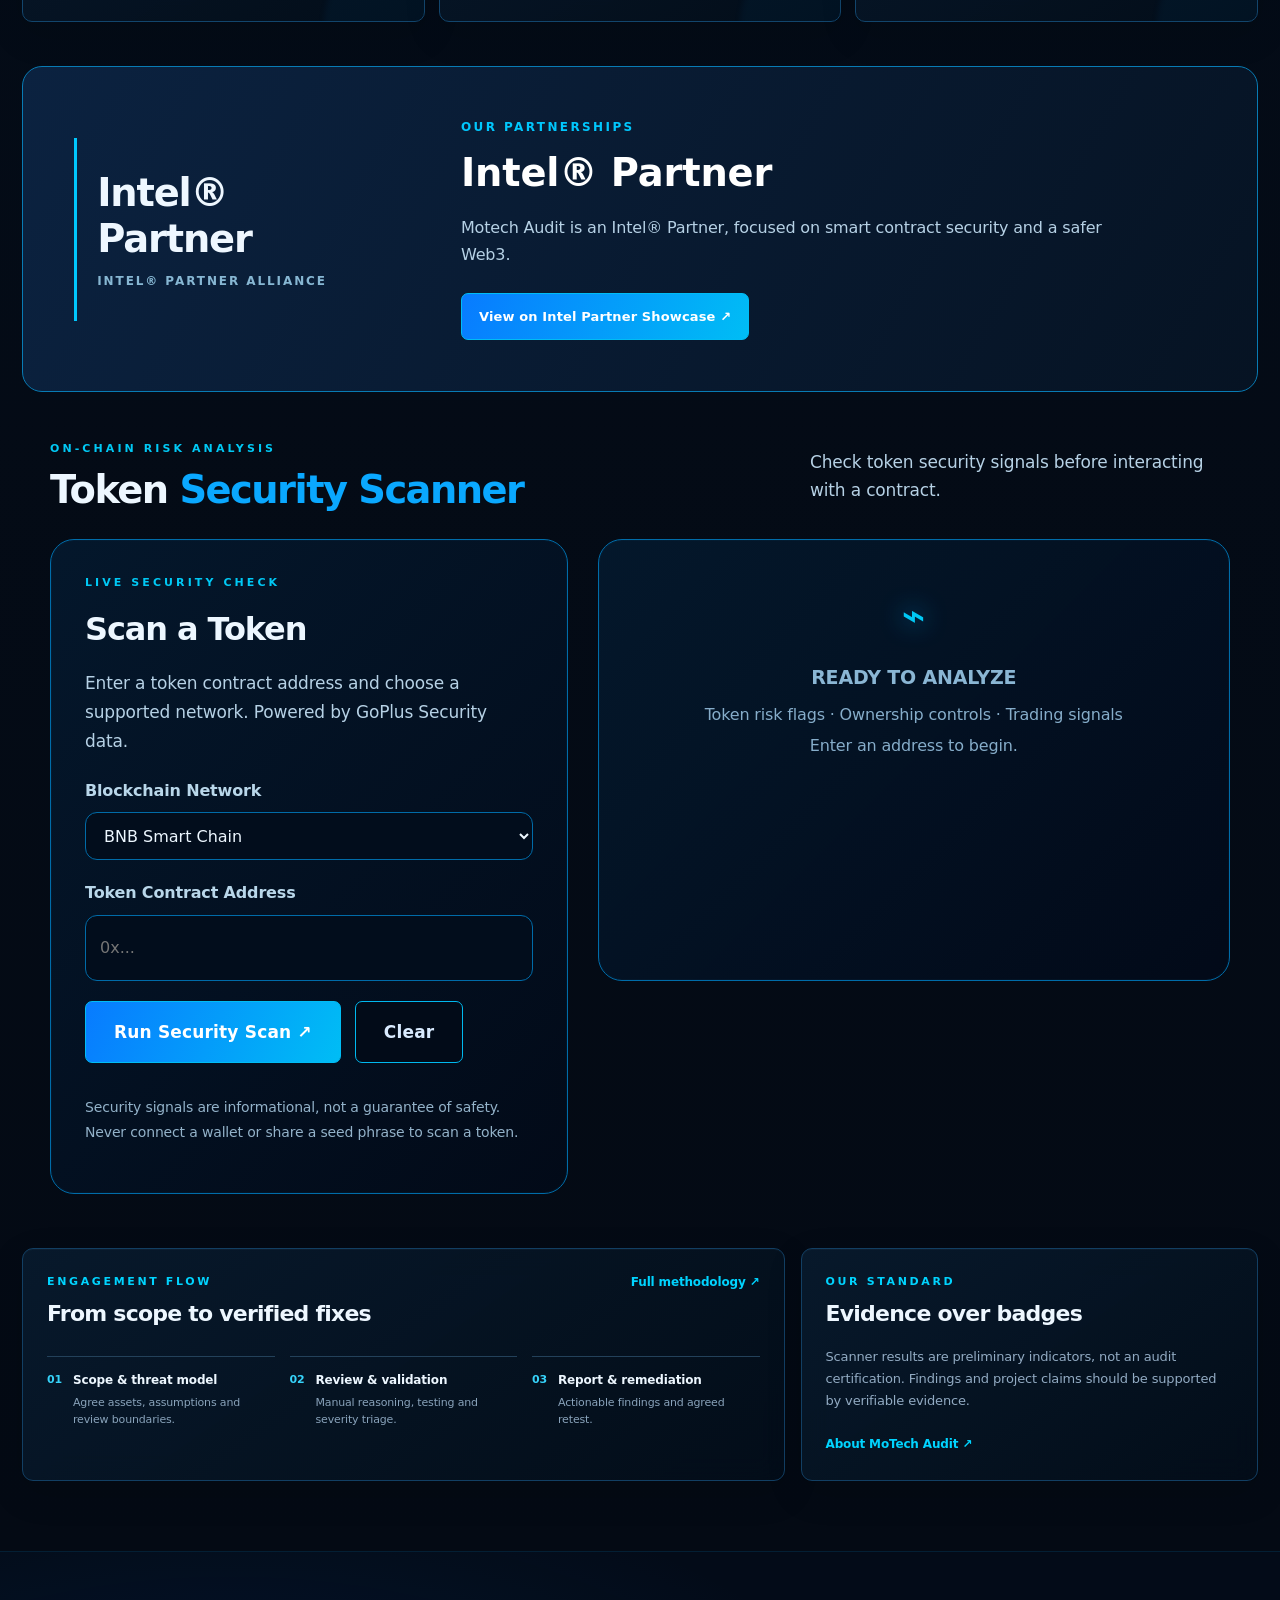
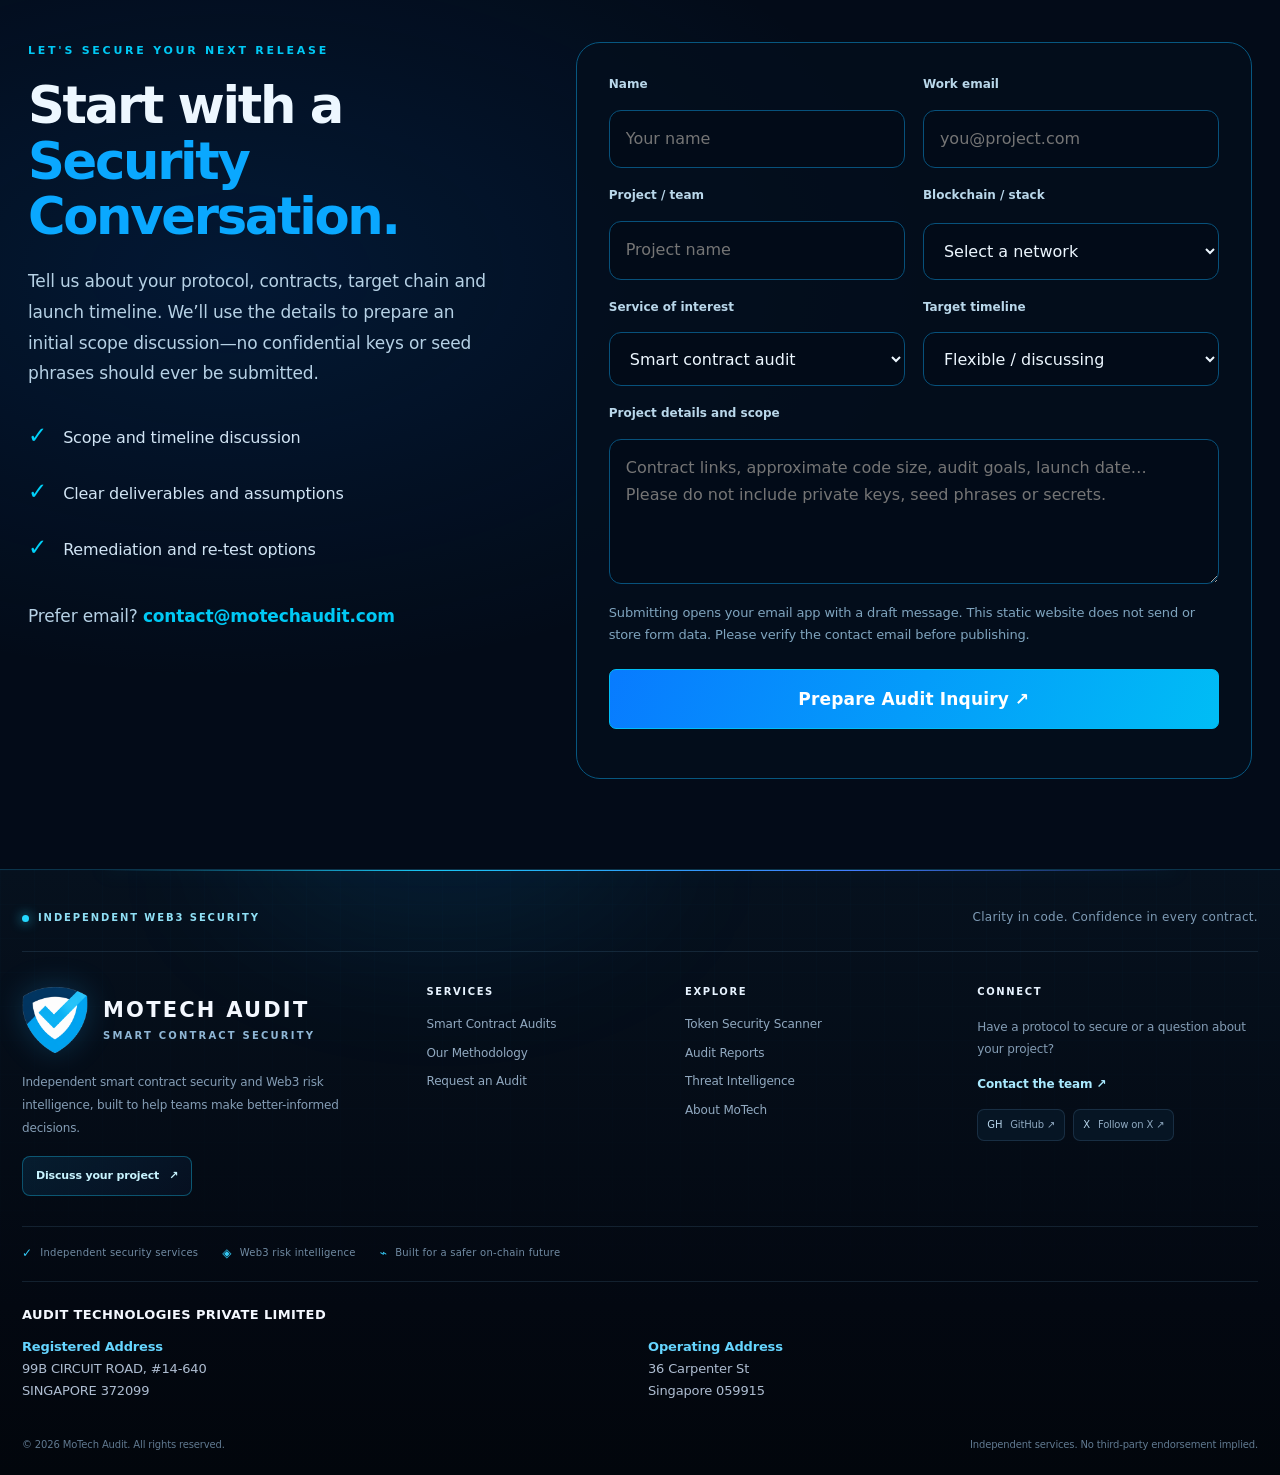
==== commit 58ebfa7b: "Add Intel Partner showcase section to index.html" ====
--- a/index.html
+++ b/index.html
@@ -16,9 +16,12 @@
 @media(max-width:520px){.scan-home{padding:22px}.scan-home-actions .btn{flex:1;justify-content:center;padding:0 12px}.scan-home select,.scan-home input{min-height:58px}}
 
 .home-scanner{max-width:1600px;margin:48px auto 54px;padding:0 28px}.home-scanner-heading{display:flex;justify-content:space-between;align-items:center;gap:30px;margin-bottom:28px}.home-scanner-heading .eyebrow{color:#00c9f5;font-weight:800;letter-spacing:.28em}.home-scanner-heading h2{font-size:clamp(32px,3vw,44px);line-height:1.12;margin:10px 0 0;letter-spacing:-.04em}.home-scanner-heading h2 span{color:#0aa8ff}.home-scanner-heading>p{max-width:420px;color:#b6d1e5;font-size:17px;margin:0}.home-scanner-layout{display:grid;grid-template-columns:minmax(0,.9fr) minmax(0,1.1fr);gap:30px;align-items:start}.home-scanner-entry,.home-scanner-preview{border:1px solid #006ca9;border-radius:24px;background:linear-gradient(135deg,rgba(4,24,45,.94),rgba(2,10,24,.97));box-shadow:inset 0 0 0 1px rgba(0,174,255,.04)}.home-scanner-entry{padding:34px;min-height:520px;display:flex;flex-direction:column}.home-scanner-entry>.eyebrow{color:#00c9f5;font-weight:800;letter-spacing:.28em}.home-scanner-entry h3{font-size:32px;margin:10px 0 14px;letter-spacing:-.035em}.home-scanner-entry>p:not(.home-scanner-note){font-size:17px;line-height:1.7;color:#b6d1e5;margin:0 0 22px}.home-scanner-entry label{font-size:16px;font-weight:750;color:#b9d7ea;margin:0 0 8px}.home-scanner-entry select,.home-scanner-entry input{width:100%;min-height:48px;background:#020d1c;border:1px solid #006ba8;border-radius:12px;color:#edf7ff;padding:12px 14px;font:inherit;margin-bottom:20px}.home-scanner-entry input{min-height:66px}.home-scanner-actions{display:flex;gap:14px;flex-wrap:wrap}.home-scanner-actions .btn{min-height:62px;padding:0 28px;font-size:17px}.home-scanner-actions .secondary{background:#020b18;border:1px solid #00b9ef}.home-scanner-note{margin-top:auto;padding-top:32px;color:#93b2c9;font-size:14px;line-height:1.8}.home-scanner-preview{min-height:442px;padding:42px 28px;display:flex;flex-direction:column;align-items:center;justify-content:center;text-align:center}.scanner-preview-mark{font-size:40px;color:#00c8f5;font-weight:900;text-shadow:0 0 24px #008fd8;margin-bottom:14px}.home-scanner-preview h3{font-size:19px;color:#8ab6d4;margin:0 0 6px}.home-scanner-preview p{color:#86adca;margin:3px 0;font-size:16px;line-height:1.55}.home-scanner-preview a{margin-top:22px;color:#00c8f5;font-weight:700;text-decoration:none}@media(max-width:850px){.home-scanner{padding:0 18px}.home-scanner-heading{align-items:flex-start;flex-direction:column;gap:12px}.home-scanner-layout{grid-template-columns:1fr}.home-scanner-entry{min-height:0;padding:25px}.home-scanner-preview{min-height:300px;padding:30px 18px}.home-scanner-note{padding-top:25px}}
-</style><style>.scanner-audit-cta .btn,.contact-card .btn,.contact-cta .btn{color:#fff!important;-webkit-text-fill-color:#fff!important}</style></head><body><div class="topline"></div><header><div class="wrap nav"><a class="brand" href="index.html"><img src="assets/logo.png" alt="MoTech Audit logo"><span>MOTECH AUDIT<small>SMART CONTRACT SECURITY</small></span></a><button class="mobile-menu-toggle" type="button" aria-label="Open navigation menu" aria-expanded="false" aria-controls="site-navigation"><span class="menu-icon" aria-hidden="true"><i></i><i></i><i></i></span><span class="menu-label">Menu</span></button><nav class="links" id="site-navigation"><a class="active" href="index.html">Overview</a><a href="services.html">Audit Services</a><a href="process.html">Methodology</a><a href="scanner.html">Token Scanner</a><a href="reports.html">Reports</a><a href="insights.html">Intelligence</a><a href="about.html">Company</a><a class="nav-cta" href="contact.html">Start Security Conversation ↗</a></nav></div></header><main><section class="hero"><div class="wrap hero-grid"><div><div class="eyebrow hero-brandline"><span>INDEPENDENT WEB3 SECURITY</span><span class="hero-brandname">MOTECH AUDIT</span></div><h1>Security built for<br><span class="gradient">what comes next.</span></h1><p class="lead">Smart contract audits, token risk screening and evidence-led security intelligence for protocols building in Web3.</p><div class="actions"><a class="btn" href="contact.html">Start Security Conversation ↗</a><a class="btn secondary" href="services.html">Explore audit services</a></div><div class="status"><span class="live-dot"></span><span class="status-copy"><span class="status-team">INDEPENDENT SECURITY TEAM</span><span class="status-divider"> / </span><span class="status-promise">Evidence first. Clear findings. Practical fixes.</span></span></div></div><div class="hero-art" aria-label="MoTech Audit original 3D security shield"><span class="float-cube cube-one" aria-hidden="true"></span><span class="float-cube cube-two" aria-hidden="true"></span><span class="float-cube cube-three" aria-hidden="true"></span><span class="float-cube cube-four" aria-hidden="true"></span><span class="data-particle particle-one" aria-hidden="true"></span><span class="data-particle particle-two" aria-hidden="true"></span><img class="hero-shield" src="assets/shield-3d.png" alt="Original MoTech Audit 3D blue shield logo"></div></div></section>
+</style><style>.scanner-audit-cta .btn,.contact-card .btn,.contact-cta .btn{color:#fff!important;-webkit-text-fill-color:#fff!important}</style><style>
+.intel-partnership{margin:44px auto;padding:clamp(24px,4vw,52px);display:grid;grid-template-columns:minmax(180px,.65fr) minmax(0,1.5fr);align-items:center;gap:clamp(24px,5vw,64px);border:1px solid #087bb4;border-radius:20px;background:linear-gradient(120deg,#0b2240,#061323);color:#eef7ff;box-sizing:border-box}.intel-partnership-label{padding:32px 20px;border-left:3px solid #00c7fd;color:#eef7ff;font-size:clamp(26px,3vw,42px);line-height:1.2;font-weight:750;letter-spacing:-.03em}.intel-partnership-label small{display:block;margin-top:12px;color:#87b7d3;font-size:12px;letter-spacing:.16em;font-weight:600}.intel-partnership .eyebrow{color:#00c7fd;letter-spacing:.2em;font-size:12px}.intel-partnership h2{font-size:clamp(28px,3vw,42px);line-height:1.2;margin:12px 0 18px;color:#fff}.intel-partnership p{max-width:650px;color:#b6d1e5;line-height:1.7;margin:0 0 24px}.intel-partnership .btn{white-space:normal;text-align:center;color:#fff;-webkit-text-fill-color:#fff}.intel-partnership .btn:focus-visible{outline:3px solid #fff;outline-offset:5px}@media(max-width:680px){.intel-partnership{grid-template-columns:1fr;gap:24px;margin:30px auto}.intel-partnership-label{padding:4px 0 4px 18px}.intel-partnership .btn{width:100%;box-sizing:border-box;justify-content:center}}
+</style></head><body><div class="topline"></div><header><div class="wrap nav"><a class="brand" href="index.html"><img src="assets/logo.png" alt="MoTech Audit logo"><span>MOTECH AUDIT<small>SMART CONTRACT SECURITY</small></span></a><button class="mobile-menu-toggle" type="button" aria-label="Open navigation menu" aria-expanded="false" aria-controls="site-navigation"><span class="menu-icon" aria-hidden="true"><i></i><i></i><i></i></span><span class="menu-label">Menu</span></button><nav class="links" id="site-navigation"><a class="active" href="index.html">Overview</a><a href="services.html">Audit Services</a><a href="process.html">Methodology</a><a href="scanner.html">Token Scanner</a><a href="reports.html">Reports</a><a href="insights.html">Intelligence</a><a href="about.html">Company</a><a class="nav-cta" href="contact.html">Start Security Conversation ↗</a></nav></div></header><main><section class="hero"><div class="wrap hero-grid"><div><div class="eyebrow hero-brandline"><span>INDEPENDENT WEB3 SECURITY</span><span class="hero-brandname">MOTECH AUDIT</span></div><h1>Security built for<br><span class="gradient">what comes next.</span></h1><p class="lead">Smart contract audits, token risk screening and evidence-led security intelligence for protocols building in Web3.</p><div class="actions"><a class="btn" href="contact.html">Start Security Conversation ↗</a><a class="btn secondary" href="services.html">Explore audit services</a></div><div class="status"><span class="live-dot"></span><span class="status-copy"><span class="status-team">INDEPENDENT SECURITY TEAM</span><span class="status-divider"> / </span><span class="status-promise">Evidence first. Clear findings. Practical fixes.</span></span></div></div><div class="hero-art" aria-label="MoTech Audit original 3D security shield"><span class="float-cube cube-one" aria-hidden="true"></span><span class="float-cube cube-two" aria-hidden="true"></span><span class="float-cube cube-three" aria-hidden="true"></span><span class="float-cube cube-four" aria-hidden="true"></span><span class="data-particle particle-one" aria-hidden="true"></span><span class="data-particle particle-two" aria-hidden="true"></span><img class="hero-shield" src="assets/shield-3d.png" alt="Original MoTech Audit 3D blue shield logo"></div></div></section>
 <section class="ticker" aria-labelledby="market-pulse-title"><div class="wrap"><div class="market-heading"><div><div class="eyebrow">MARKET INTELLIGENCE · PUBLIC DATA</div><h2 id="market-pulse-title">Live <span>Market Pulse</span></h2></div><div class="market-live"><span class="live-dot"></span><span>PUBLIC MARKET DATA LIVE · <b id="market-updated">CONNECTING</b></span></div></div><div class="ticker-grid"><article class="coin" aria-label="Bitcoin market data"><div class="coin-top"><span class="coin-identity"><span class="coin-icon"><img src="https://cdn.jsdelivr.net/gh/madenix/Crypto-logo-cdn@main/Logos/BTC.svg" alt="Bitcoin" loading="eager" onerror="this.style.display='none';this.nextElementSibling.style.display='block'"><span class="coin-fallback">₿</span></span><b>Bitcoin</b></span><span class="coin-pair">BTC/USDT</span></div><strong class="coin-price" id="btc-price">Loading…</strong><div class="coin-change-row"><span class="change" id="btc-change">Connecting…</span><span class="change-period">24h</span></div><div class="coin-bottom"><div class="volume-block"><span>24h volume</span><b id="btc-volume">— USDT</b></div><svg class="sparkline" viewBox="0 0 84 32" aria-hidden="true"><path d="M 2,4 16,10 27,7 39,19 52,15 66,23 81,27" /></svg></div></article><article class="coin" aria-label="Ethereum market data"><div class="coin-top"><span class="coin-identity"><span class="coin-icon"><img src="assets/eth-logo.svg" alt="Ethereum" loading="eager" onerror="this.style.display='none';this.nextElementSibling.style.display='block'"><span class="coin-fallback">Ξ</span></span><b>Ethereum</b></span><span class="coin-pair">ETH/USDT</span></div><strong class="coin-price" id="eth-price">Loading…</strong><div class="coin-change-row"><span class="change" id="eth-change">Connecting…</span><span class="change-period">24h</span></div><div class="coin-bottom"><div class="volume-block"><span>24h volume</span><b id="eth-volume">— USDT</b></div><svg class="sparkline" viewBox="0 0 84 32" aria-hidden="true"><path d="M 2,5 15,11 27,7 39,19 52,15 66,23 81,27" /></svg></div></article><article class="coin" aria-label="BNB market data"><div class="coin-top"><span class="coin-identity"><span class="coin-icon"><img src="https://cdn.jsdelivr.net/gh/madenix/Crypto-logo-cdn@main/Logos/BNB.svg" alt="BNB" loading="eager" onerror="this.style.display='none';this.nextElementSibling.style.display='block'"><span class="coin-fallback">B</span></span><b>BNB</b></span><span class="coin-pair">BNB/USDT</span></div><strong class="coin-price" id="bnb-price">Loading…</strong><div class="coin-change-row"><span class="change" id="bnb-change">Connecting…</span><span class="change-period">24h</span></div><div class="coin-bottom"><div class="volume-block"><span>24h volume</span><b id="bnb-volume">— USDT</b></div><svg class="sparkline" viewBox="0 0 84 32" aria-hidden="true"><path d="M 2,5 15,11 27,7 39,19 52,15 66,23 81,27" /></svg></div></article><article class="coin" aria-label="Solana market data"><div class="coin-top"><span class="coin-identity"><span class="coin-icon"><img src="https://cdn.jsdelivr.net/gh/madenix/Crypto-logo-cdn@main/Logos/SOL.svg" alt="Solana" loading="eager" onerror="this.style.display='none';this.nextElementSibling.style.display='block'"><span class="coin-fallback">S</span></span><b>Solana</b></span><span class="coin-pair">SOL/USDT</span></div><strong class="coin-price" id="sol-price">Loading…</strong><div class="coin-change-row"><span class="change" id="sol-change">Connecting…</span><span class="change-period">24h</span></div><div class="coin-bottom"><div class="volume-block"><span>24h volume</span><b id="sol-volume">— USDT</b></div><svg class="sparkline" viewBox="0 0 84 32" aria-hidden="true"><path d="M 2,5 15,11 27,7 39,19 52,15 66,23 81,27" /></svg></div></article><article class="coin" aria-label="XRP market data"><div class="coin-top"><span class="coin-identity"><span class="coin-icon"><img src="https://cdn.jsdelivr.net/gh/madenix/Crypto-logo-cdn@main/Logos/XRP.svg" alt="XRP" loading="eager" onerror="this.style.display='none';this.nextElementSibling.style.display='block'"><span class="coin-fallback">X</span></span><b>XRP</b></span><span class="coin-pair">XRP/USDT</span></div><strong class="coin-price" id="xrp-price">Loading…</strong><div class="coin-change-row"><span class="change" id="xrp-change">Connecting…</span><span class="change-period">24h</span></div><div class="coin-bottom"><div class="volume-block"><span>24h volume</span><b id="xrp-volume">— USDT</b></div><svg class="sparkline" viewBox="0 0 84 32" aria-hidden="true"><path d="M 2,5 15,11 27,7 39,19 52,15 66,23 81,27" /></svg></div></article></div><div class="ticker-note" id="market-status">Public market data from Binance public endpoints. MoTech Audit is independent and is not affiliated with or endorsed by Binance. Informational only, not investment advice.</div></div></section>
 <div class="workspace"><div class="wrap"><div class="section-title"><div><div class="eyebrow">SECURITY WORKSPACE</div><h2>From first check to full audit</h2></div><p>Choose a focused workflow. Each area has its own dedicated page and practical information.</p></div><div class="workspace-grid"><a class="workspace-card" href="services.html"><span class="w-number">01 / ENGAGEMENT</span><span class="w-icon">⌘</span><h3>Smart Contract Audit</h3><p>Manual review, vulnerability analysis, DeFi logic assessment and remediation support.</p><span class="more">Explore services ↗</span></a><a class="workspace-card" href="scanner.html"><span class="w-number">02 / SELF-SERVE</span><span class="w-icon">⌁</span><h3>Token Security Scanner</h3><p>Check available honeypot simulation and token risk signals from supported data sources.</p><span class="more">Open dedicated scanner ↗</span></a><a class="workspace-card" href="reports.html"><span class="w-number">03 / EVIDENCE</span><span class="w-icon">▤</span><h3>Audit Reports</h3><p>Understand finding severity, report structure, remediation notes and verification.</p><span class="more">View report information ↗</span></a><a class="workspace-card" href="insights.html"><span class="w-number">04 / RESEARCH</span><span class="w-icon">⌁</span><h3>Security Intelligence</h3><p>Research notes, incident analysis and practical explainers with source attribution.</p><span class="more">Explore intelligence ↗</span></a><a class="workspace-card" href="process.html"><span class="w-number">05 / ASSURANCE</span><span class="w-icon">✓</span><h3>Audit Methodology</h3><p>Scoping, threat modelling, manual analysis, testing, reporting and retesting.</p><span class="more">Review methodology ↗</span></a><a class="workspace-card contact-card" href="contact.html"><span class="w-number">06 / PROJECT INTAKE</span><span class="w-icon">↗</span><h3>Start Security Conversation</h3><p>Share your chain, codebase, launch timeline and requested security scope.</p><span class="more">Discuss your project ↗</span></a></div>
+<section class="intel-partnership" aria-labelledby="intel-partner-title"><div class="intel-partnership-label">Intel® Partner<small>INTEL® PARTNER ALLIANCE</small></div><div><div class="eyebrow">OUR PARTNERSHIPS</div><h2 id="intel-partner-title">Intel® Partner</h2><p>Motech Audit is an Intel® Partner, focused on smart contract security and a safer Web3.</p><a class="btn" href="https://www.intel.com/content/www/us/en/partner/showcase/storefront/a5Scv0000009OvxEAE/motech-audit.html" target="_blank" rel="noopener noreferrer">View on Intel Partner Showcase ↗</a></div></section>
 <section class="home-scanner" id="token-security-scanner"><div class="home-scanner-heading"><div><div class="eyebrow">ON-CHAIN RISK ANALYSIS</div><h2>Token <span>Security Scanner</span></h2></div><p>Check token security signals before interacting with a contract.</p></div><div class="home-scanner-layout"><div class="home-scanner-entry"><div class="eyebrow">LIVE SECURITY CHECK</div><h3>Scan a Token</h3><p>Enter a token contract address and choose a supported network. Powered by GoPlus Security data.</p><label for="quick-chain">Blockchain Network</label><select id="quick-chain" aria-label="Network"><option value="56">BNB Smart Chain</option><option value="1">Ethereum</option><option value="8453">Base</option></select><label for="quick-address">Token Contract Address</label><input id="quick-address" placeholder="0x..." aria-label="Token contract address" autocomplete="off"><div class="home-scanner-actions"><button class="btn" id="quick-scan">Run Security Scan ↗</button><button class="btn secondary" type="button" id="quick-clear">Clear</button></div><p class="home-scanner-note" id="quick-status">Security signals are informational, not a guarantee of safety. Never connect a wallet or share a seed phrase to scan a token.</p></div><div class="home-scanner-preview" id="quick-results"><div class="scanner-preview-mark">⌁</div><h3 id="quick-result-title">READY TO ANALYZE</h3><p id="quick-result-summary">Token risk flags · Ownership controls · Trading signals</p><p id="quick-result-prompt">Enter an address to begin.</p><div class="quick-report-grid" id="quick-report-grid" hidden><article class="quick-report-card"><h4>Trading Risk</h4><div><span>Honeypot flag</span><strong id="q-hp">—</strong></div><div><span>Buy / sell tax</span><strong id="q-tax">—</strong></div><div><span>Can sell all</span><strong id="q-sellall">—</strong></div><div><span>Blacklist</span><strong id="q-blacklist">—</strong></div></article><article class="quick-report-card"><h4>Automated Risk Signals</h4><div><span>Risk indicators</span><strong id="q-gp">—</strong></div><div><span>Owner privileges</span><strong id="q-perm">—</strong></div><div><span>Mintable</span><strong id="q-mintable">—</strong></div><div><span>Proxy / hidden owner</span><strong id="q-proxy">—</strong></div><div><span>Open source</span><strong id="q-source">—</strong></div><div><span>Token name / symbol</span><strong id="q-tokenname">—</strong></div></article><p class="quick-report-disclaimer">Source: GoPlus Security. This is a basic automated token check, not a full smart contract audit.</p><div class="quick-audit-cta"><strong>Need a professional audit report?</strong><p>Contact MoTech Audit to discuss a paid, in-depth security audit and formal report.</p><a class="btn" href="contact.html">Contact MoTech Audit ↗</a></div></div></div></div></section>
 <div class="lower-grid"><div class="panel"><div class="panel-top"><div><div class="eyebrow">ENGAGEMENT FLOW</div><h3>From scope to verified fixes</h3></div><a href="process.html">Full methodology ↗</a></div><div class="timeline"><div><b>01</b><span><strong>Scope & threat model</strong><small>Agree assets, assumptions and review boundaries.</small></span></div><div><b>02</b><span><strong>Review & validation</strong><small>Manual reasoning, testing and severity triage.</small></span></div><div><b>03</b><span><strong>Report & remediation</strong><small>Actionable findings and agreed retest.</small></span></div></div></div><div class="panel"><div class="eyebrow">OUR STANDARD</div><h3>Evidence over badges</h3><p class="muted">Scanner results are preliminary indicators, not an audit certification. Findings and project claims should be supported by verifiable evidence.</p><a class="text-link" href="about.html">About MoTech Audit ↗</a></div></div></div></div><section class="home-contact" id="contact"><div class="home-contact-grid"><div class="home-contact-copy"><div class="eyebrow">LET'S SECURE YOUR NEXT RELEASE</div><h2>Start with a <span>Security Conversation.</span></h2><p>Tell us about your protocol, contracts, target chain and launch timeline. We’ll use the details to prepare an initial scope discussion—no confidential keys or seed phrases should ever be submitted.</p><ul><li>Scope and timeline discussion</li><li>Clear deliverables and assumptions</li><li>Remediation and re-test options</li></ul><p class="contact-email">Prefer email? <a href="mailto:contact@motechaudit.com">contact@motechaudit.com</a></p></div><form class="home-contact-form" id="homeContactForm"><div class="home-form-grid">
 <div class="field"><label for="hc-name">Name</label><input id="hc-name" required placeholder="Your name"></div><div class="field"><label for="hc-email">Work email</label><input id="hc-email" type="email" required placeholder="you@project.com"></div>
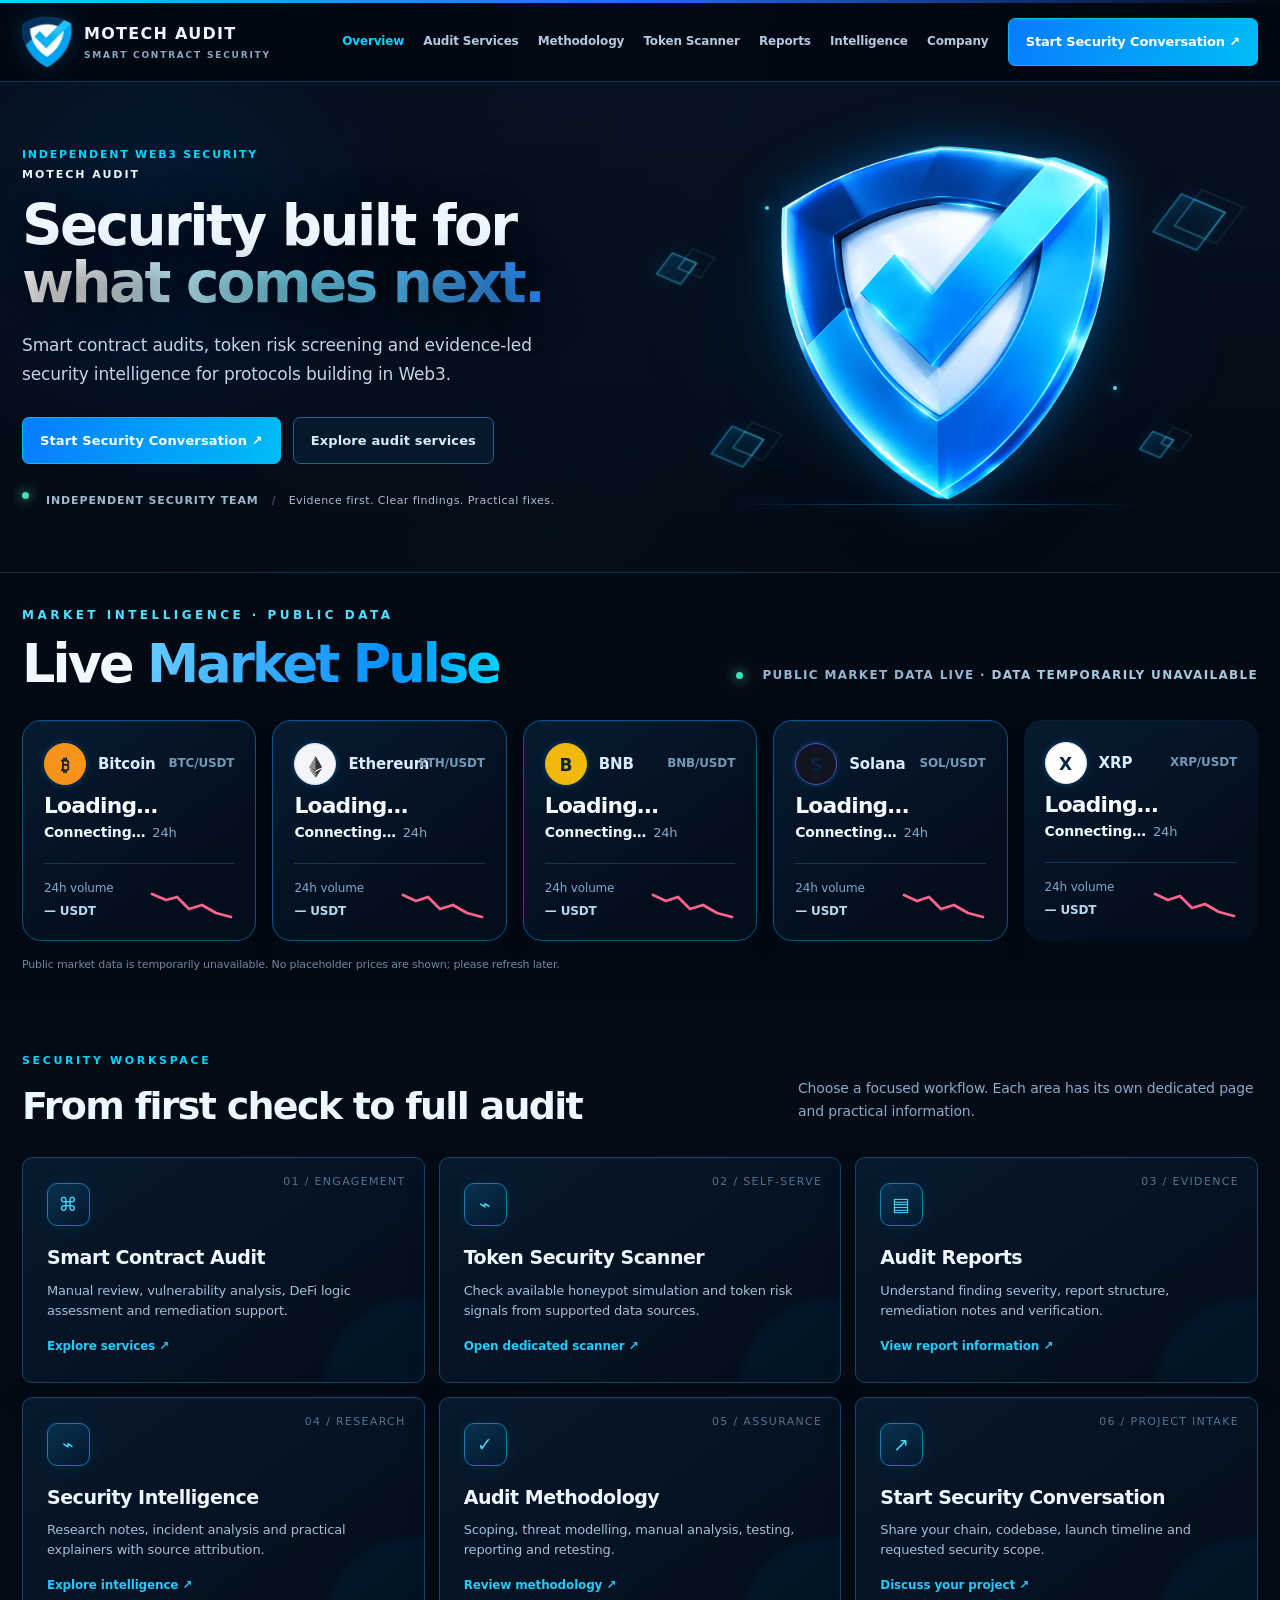
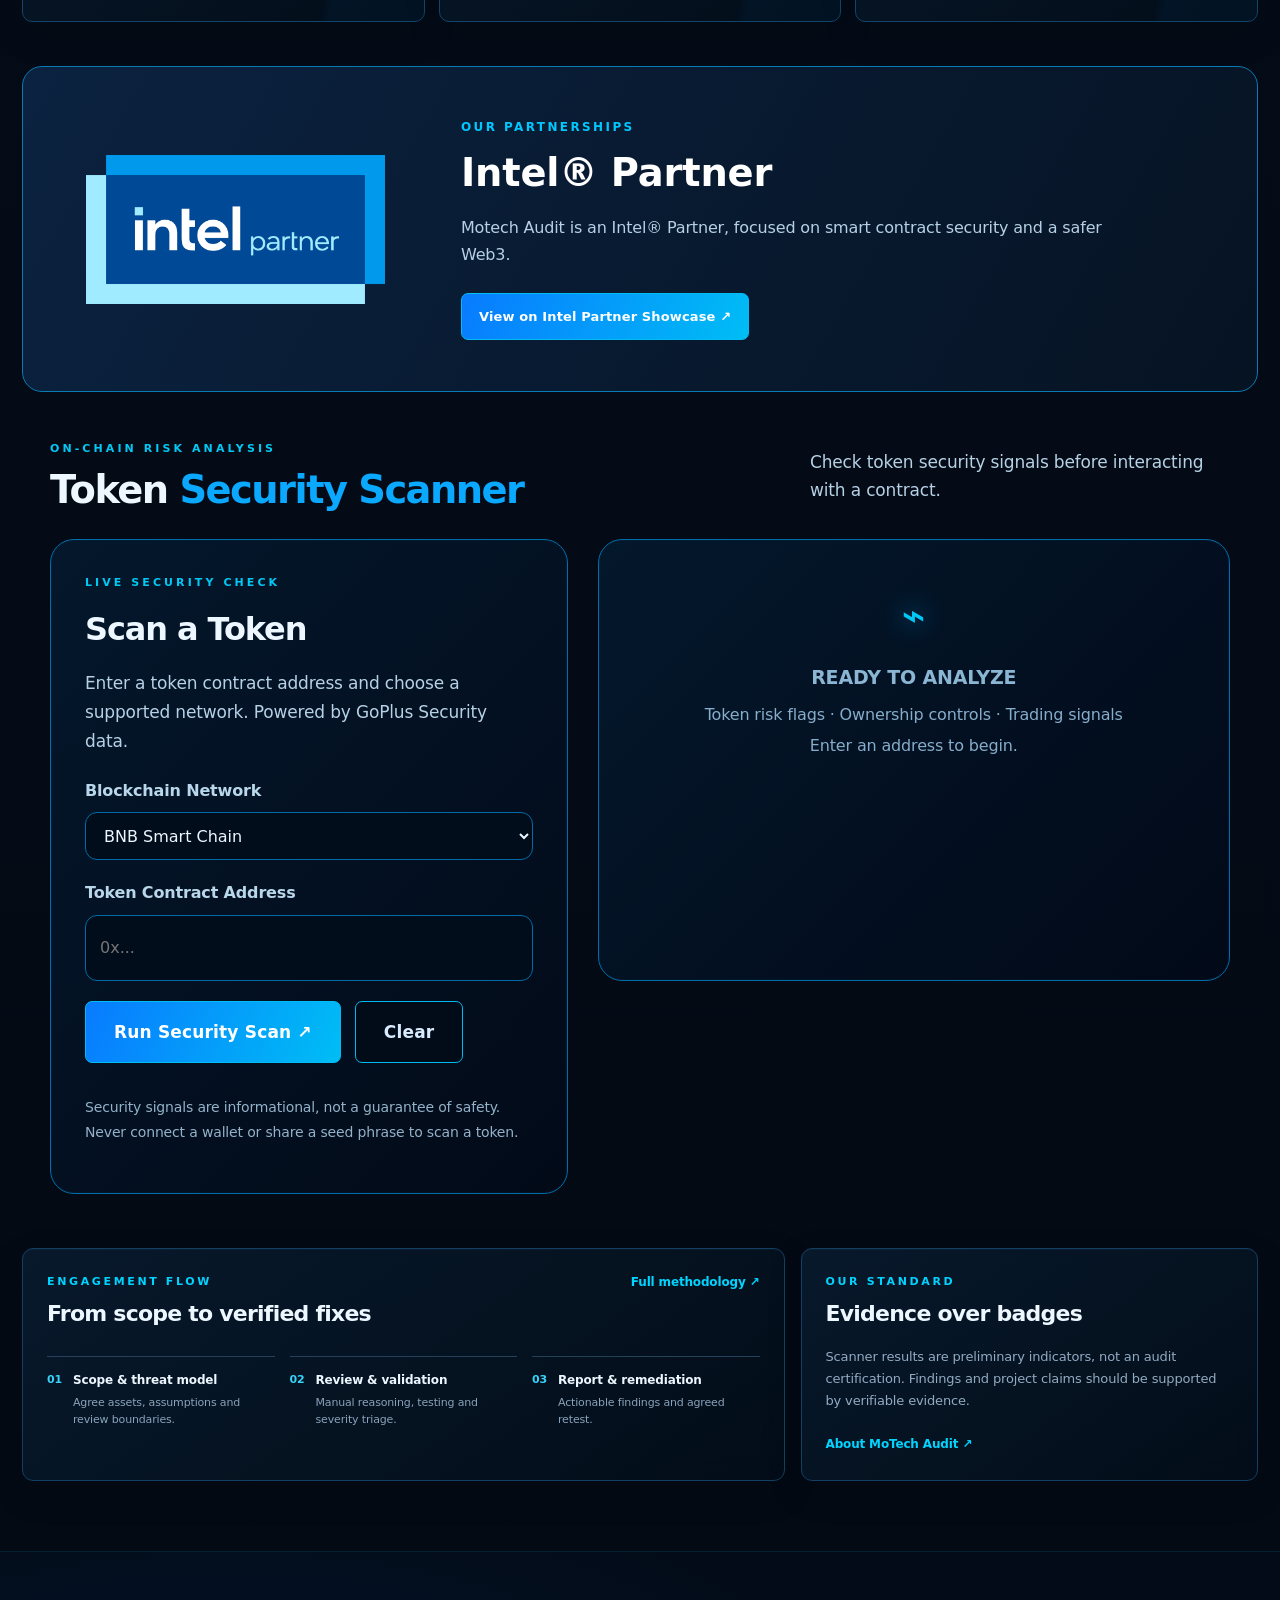
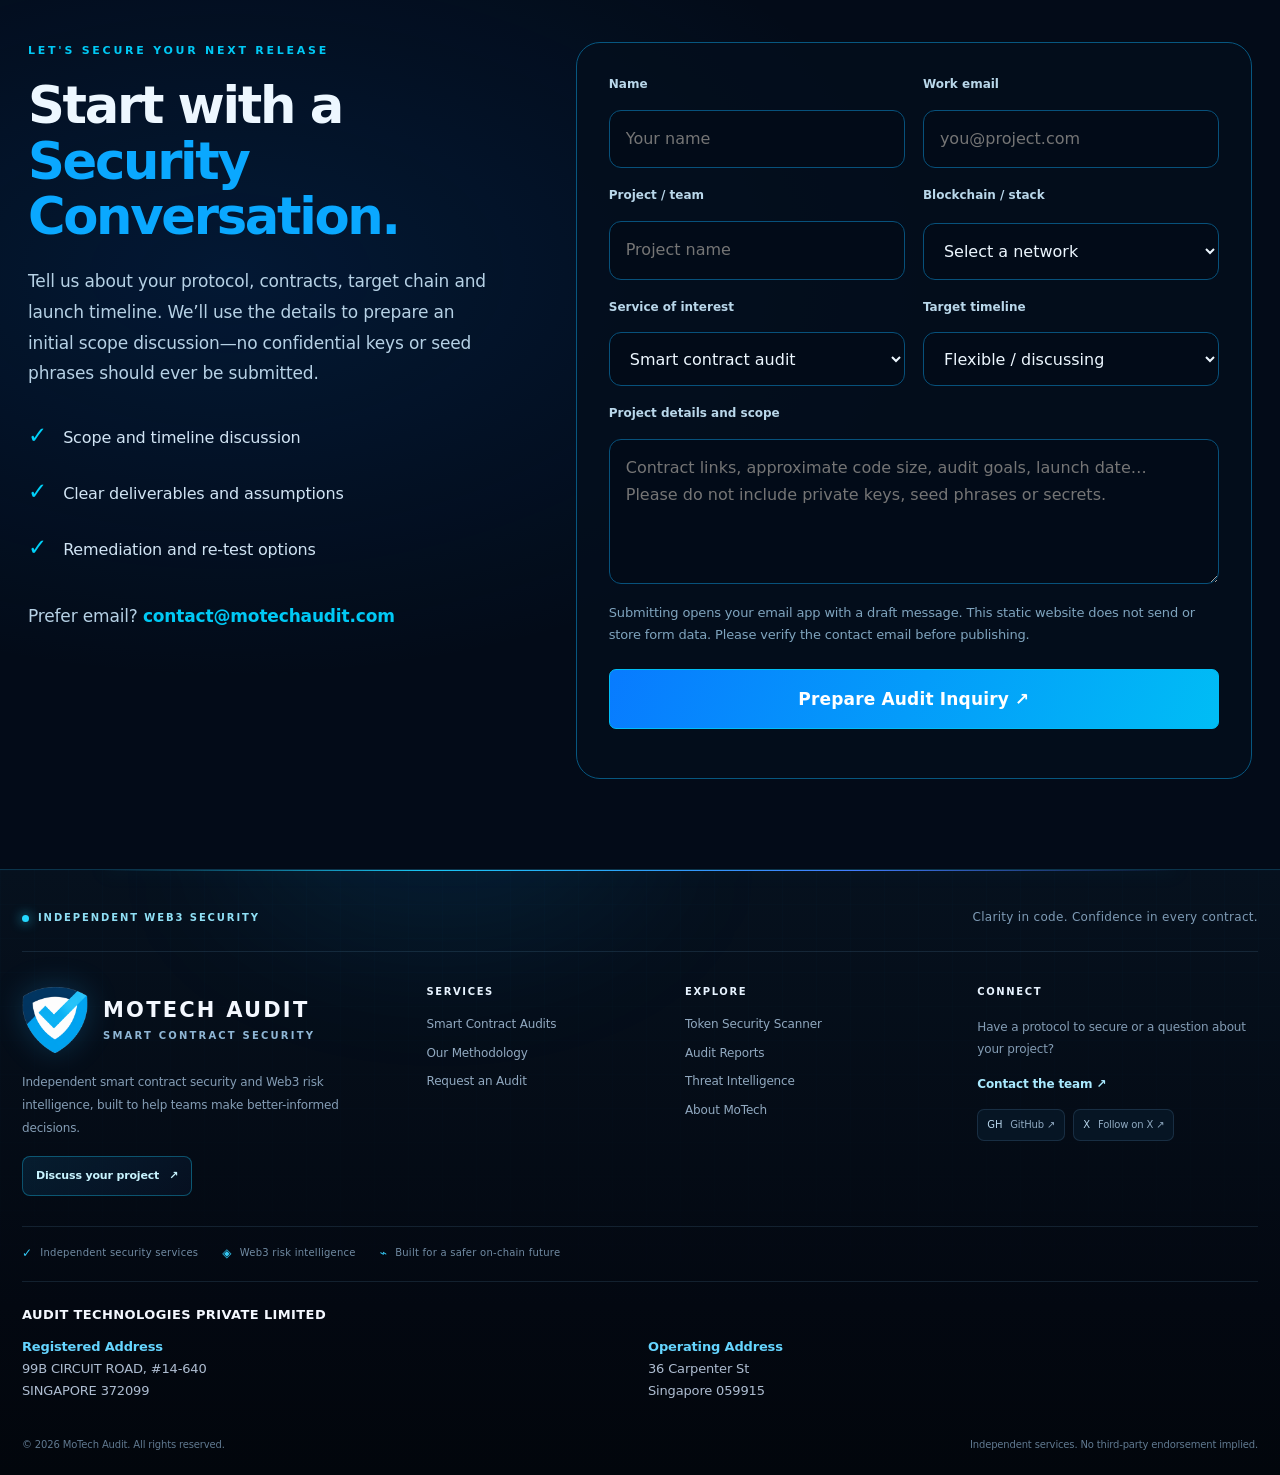
==== commit 712c0405: "Use supplied official Intel Partner badge on home and company pages" ====
--- a/index.html
+++ b/index.html
@@ -18,10 +18,10 @@
 .home-scanner{max-width:1600px;margin:48px auto 54px;padding:0 28px}.home-scanner-heading{display:flex;justify-content:space-between;align-items:center;gap:30px;margin-bottom:28px}.home-scanner-heading .eyebrow{color:#00c9f5;font-weight:800;letter-spacing:.28em}.home-scanner-heading h2{font-size:clamp(32px,3vw,44px);line-height:1.12;margin:10px 0 0;letter-spacing:-.04em}.home-scanner-heading h2 span{color:#0aa8ff}.home-scanner-heading>p{max-width:420px;color:#b6d1e5;font-size:17px;margin:0}.home-scanner-layout{display:grid;grid-template-columns:minmax(0,.9fr) minmax(0,1.1fr);gap:30px;align-items:start}.home-scanner-entry,.home-scanner-preview{border:1px solid #006ca9;border-radius:24px;background:linear-gradient(135deg,rgba(4,24,45,.94),rgba(2,10,24,.97));box-shadow:inset 0 0 0 1px rgba(0,174,255,.04)}.home-scanner-entry{padding:34px;min-height:520px;display:flex;flex-direction:column}.home-scanner-entry>.eyebrow{color:#00c9f5;font-weight:800;letter-spacing:.28em}.home-scanner-entry h3{font-size:32px;margin:10px 0 14px;letter-spacing:-.035em}.home-scanner-entry>p:not(.home-scanner-note){font-size:17px;line-height:1.7;color:#b6d1e5;margin:0 0 22px}.home-scanner-entry label{font-size:16px;font-weight:750;color:#b9d7ea;margin:0 0 8px}.home-scanner-entry select,.home-scanner-entry input{width:100%;min-height:48px;background:#020d1c;border:1px solid #006ba8;border-radius:12px;color:#edf7ff;padding:12px 14px;font:inherit;margin-bottom:20px}.home-scanner-entry input{min-height:66px}.home-scanner-actions{display:flex;gap:14px;flex-wrap:wrap}.home-scanner-actions .btn{min-height:62px;padding:0 28px;font-size:17px}.home-scanner-actions .secondary{background:#020b18;border:1px solid #00b9ef}.home-scanner-note{margin-top:auto;padding-top:32px;color:#93b2c9;font-size:14px;line-height:1.8}.home-scanner-preview{min-height:442px;padding:42px 28px;display:flex;flex-direction:column;align-items:center;justify-content:center;text-align:center}.scanner-preview-mark{font-size:40px;color:#00c8f5;font-weight:900;text-shadow:0 0 24px #008fd8;margin-bottom:14px}.home-scanner-preview h3{font-size:19px;color:#8ab6d4;margin:0 0 6px}.home-scanner-preview p{color:#86adca;margin:3px 0;font-size:16px;line-height:1.55}.home-scanner-preview a{margin-top:22px;color:#00c8f5;font-weight:700;text-decoration:none}@media(max-width:850px){.home-scanner{padding:0 18px}.home-scanner-heading{align-items:flex-start;flex-direction:column;gap:12px}.home-scanner-layout{grid-template-columns:1fr}.home-scanner-entry{min-height:0;padding:25px}.home-scanner-preview{min-height:300px;padding:30px 18px}.home-scanner-note{padding-top:25px}}
 </style><style>.scanner-audit-cta .btn,.contact-card .btn,.contact-cta .btn{color:#fff!important;-webkit-text-fill-color:#fff!important}</style><style>
 .intel-partnership{margin:44px auto;padding:clamp(24px,4vw,52px);display:grid;grid-template-columns:minmax(180px,.65fr) minmax(0,1.5fr);align-items:center;gap:clamp(24px,5vw,64px);border:1px solid #087bb4;border-radius:20px;background:linear-gradient(120deg,#0b2240,#061323);color:#eef7ff;box-sizing:border-box}.intel-partnership-label{padding:32px 20px;border-left:3px solid #00c7fd;color:#eef7ff;font-size:clamp(26px,3vw,42px);line-height:1.2;font-weight:750;letter-spacing:-.03em}.intel-partnership-label small{display:block;margin-top:12px;color:#87b7d3;font-size:12px;letter-spacing:.16em;font-weight:600}.intel-partnership .eyebrow{color:#00c7fd;letter-spacing:.2em;font-size:12px}.intel-partnership h2{font-size:clamp(28px,3vw,42px);line-height:1.2;margin:12px 0 18px;color:#fff}.intel-partnership p{max-width:650px;color:#b6d1e5;line-height:1.7;margin:0 0 24px}.intel-partnership .btn{white-space:normal;text-align:center;color:#fff;-webkit-text-fill-color:#fff}.intel-partnership .btn:focus-visible{outline:3px solid #fff;outline-offset:5px}@media(max-width:680px){.intel-partnership{grid-template-columns:1fr;gap:24px;margin:30px auto}.intel-partnership-label{padding:4px 0 4px 18px}.intel-partnership .btn{width:100%;box-sizing:border-box;justify-content:center}}
-</style></head><body><div class="topline"></div><header><div class="wrap nav"><a class="brand" href="index.html"><img src="assets/logo.png" alt="MoTech Audit logo"><span>MOTECH AUDIT<small>SMART CONTRACT SECURITY</small></span></a><button class="mobile-menu-toggle" type="button" aria-label="Open navigation menu" aria-expanded="false" aria-controls="site-navigation"><span class="menu-icon" aria-hidden="true"><i></i><i></i><i></i></span><span class="menu-label">Menu</span></button><nav class="links" id="site-navigation"><a class="active" href="index.html">Overview</a><a href="services.html">Audit Services</a><a href="process.html">Methodology</a><a href="scanner.html">Token Scanner</a><a href="reports.html">Reports</a><a href="insights.html">Intelligence</a><a href="about.html">Company</a><a class="nav-cta" href="contact.html">Start Security Conversation ↗</a></nav></div></header><main><section class="hero"><div class="wrap hero-grid"><div><div class="eyebrow hero-brandline"><span>INDEPENDENT WEB3 SECURITY</span><span class="hero-brandname">MOTECH AUDIT</span></div><h1>Security built for<br><span class="gradient">what comes next.</span></h1><p class="lead">Smart contract audits, token risk screening and evidence-led security intelligence for protocols building in Web3.</p><div class="actions"><a class="btn" href="contact.html">Start Security Conversation ↗</a><a class="btn secondary" href="services.html">Explore audit services</a></div><div class="status"><span class="live-dot"></span><span class="status-copy"><span class="status-team">INDEPENDENT SECURITY TEAM</span><span class="status-divider"> / </span><span class="status-promise">Evidence first. Clear findings. Practical fixes.</span></span></div></div><div class="hero-art" aria-label="MoTech Audit original 3D security shield"><span class="float-cube cube-one" aria-hidden="true"></span><span class="float-cube cube-two" aria-hidden="true"></span><span class="float-cube cube-three" aria-hidden="true"></span><span class="float-cube cube-four" aria-hidden="true"></span><span class="data-particle particle-one" aria-hidden="true"></span><span class="data-particle particle-two" aria-hidden="true"></span><img class="hero-shield" src="assets/shield-3d.png" alt="Original MoTech Audit 3D blue shield logo"></div></div></section>
+</style><style>.intel-partnership-badge{width:100%;padding:12px;box-sizing:border-box}.intel-partnership-badge img{display:block;width:100%;height:auto;max-width:400px;margin:auto}@media(max-width:680px){.intel-partnership-badge{max-width:300px;margin:auto;padding:8px}}</style></head><body><div class="topline"></div><header><div class="wrap nav"><a class="brand" href="index.html"><img src="assets/logo.png" alt="MoTech Audit logo"><span>MOTECH AUDIT<small>SMART CONTRACT SECURITY</small></span></a><button class="mobile-menu-toggle" type="button" aria-label="Open navigation menu" aria-expanded="false" aria-controls="site-navigation"><span class="menu-icon" aria-hidden="true"><i></i><i></i><i></i></span><span class="menu-label">Menu</span></button><nav class="links" id="site-navigation"><a class="active" href="index.html">Overview</a><a href="services.html">Audit Services</a><a href="process.html">Methodology</a><a href="scanner.html">Token Scanner</a><a href="reports.html">Reports</a><a href="insights.html">Intelligence</a><a href="about.html">Company</a><a class="nav-cta" href="contact.html">Start Security Conversation ↗</a></nav></div></header><main><section class="hero"><div class="wrap hero-grid"><div><div class="eyebrow hero-brandline"><span>INDEPENDENT WEB3 SECURITY</span><span class="hero-brandname">MOTECH AUDIT</span></div><h1>Security built for<br><span class="gradient">what comes next.</span></h1><p class="lead">Smart contract audits, token risk screening and evidence-led security intelligence for protocols building in Web3.</p><div class="actions"><a class="btn" href="contact.html">Start Security Conversation ↗</a><a class="btn secondary" href="services.html">Explore audit services</a></div><div class="status"><span class="live-dot"></span><span class="status-copy"><span class="status-team">INDEPENDENT SECURITY TEAM</span><span class="status-divider"> / </span><span class="status-promise">Evidence first. Clear findings. Practical fixes.</span></span></div></div><div class="hero-art" aria-label="MoTech Audit original 3D security shield"><span class="float-cube cube-one" aria-hidden="true"></span><span class="float-cube cube-two" aria-hidden="true"></span><span class="float-cube cube-three" aria-hidden="true"></span><span class="float-cube cube-four" aria-hidden="true"></span><span class="data-particle particle-one" aria-hidden="true"></span><span class="data-particle particle-two" aria-hidden="true"></span><img class="hero-shield" src="assets/shield-3d.png" alt="Original MoTech Audit 3D blue shield logo"></div></div></section>
 <section class="ticker" aria-labelledby="market-pulse-title"><div class="wrap"><div class="market-heading"><div><div class="eyebrow">MARKET INTELLIGENCE · PUBLIC DATA</div><h2 id="market-pulse-title">Live <span>Market Pulse</span></h2></div><div class="market-live"><span class="live-dot"></span><span>PUBLIC MARKET DATA LIVE · <b id="market-updated">CONNECTING</b></span></div></div><div class="ticker-grid"><article class="coin" aria-label="Bitcoin market data"><div class="coin-top"><span class="coin-identity"><span class="coin-icon"><img src="https://cdn.jsdelivr.net/gh/madenix/Crypto-logo-cdn@main/Logos/BTC.svg" alt="Bitcoin" loading="eager" onerror="this.style.display='none';this.nextElementSibling.style.display='block'"><span class="coin-fallback">₿</span></span><b>Bitcoin</b></span><span class="coin-pair">BTC/USDT</span></div><strong class="coin-price" id="btc-price">Loading…</strong><div class="coin-change-row"><span class="change" id="btc-change">Connecting…</span><span class="change-period">24h</span></div><div class="coin-bottom"><div class="volume-block"><span>24h volume</span><b id="btc-volume">— USDT</b></div><svg class="sparkline" viewBox="0 0 84 32" aria-hidden="true"><path d="M 2,4 16,10 27,7 39,19 52,15 66,23 81,27" /></svg></div></article><article class="coin" aria-label="Ethereum market data"><div class="coin-top"><span class="coin-identity"><span class="coin-icon"><img src="assets/eth-logo.svg" alt="Ethereum" loading="eager" onerror="this.style.display='none';this.nextElementSibling.style.display='block'"><span class="coin-fallback">Ξ</span></span><b>Ethereum</b></span><span class="coin-pair">ETH/USDT</span></div><strong class="coin-price" id="eth-price">Loading…</strong><div class="coin-change-row"><span class="change" id="eth-change">Connecting…</span><span class="change-period">24h</span></div><div class="coin-bottom"><div class="volume-block"><span>24h volume</span><b id="eth-volume">— USDT</b></div><svg class="sparkline" viewBox="0 0 84 32" aria-hidden="true"><path d="M 2,5 15,11 27,7 39,19 52,15 66,23 81,27" /></svg></div></article><article class="coin" aria-label="BNB market data"><div class="coin-top"><span class="coin-identity"><span class="coin-icon"><img src="https://cdn.jsdelivr.net/gh/madenix/Crypto-logo-cdn@main/Logos/BNB.svg" alt="BNB" loading="eager" onerror="this.style.display='none';this.nextElementSibling.style.display='block'"><span class="coin-fallback">B</span></span><b>BNB</b></span><span class="coin-pair">BNB/USDT</span></div><strong class="coin-price" id="bnb-price">Loading…</strong><div class="coin-change-row"><span class="change" id="bnb-change">Connecting…</span><span class="change-period">24h</span></div><div class="coin-bottom"><div class="volume-block"><span>24h volume</span><b id="bnb-volume">— USDT</b></div><svg class="sparkline" viewBox="0 0 84 32" aria-hidden="true"><path d="M 2,5 15,11 27,7 39,19 52,15 66,23 81,27" /></svg></div></article><article class="coin" aria-label="Solana market data"><div class="coin-top"><span class="coin-identity"><span class="coin-icon"><img src="https://cdn.jsdelivr.net/gh/madenix/Crypto-logo-cdn@main/Logos/SOL.svg" alt="Solana" loading="eager" onerror="this.style.display='none';this.nextElementSibling.style.display='block'"><span class="coin-fallback">S</span></span><b>Solana</b></span><span class="coin-pair">SOL/USDT</span></div><strong class="coin-price" id="sol-price">Loading…</strong><div class="coin-change-row"><span class="change" id="sol-change">Connecting…</span><span class="change-period">24h</span></div><div class="coin-bottom"><div class="volume-block"><span>24h volume</span><b id="sol-volume">— USDT</b></div><svg class="sparkline" viewBox="0 0 84 32" aria-hidden="true"><path d="M 2,5 15,11 27,7 39,19 52,15 66,23 81,27" /></svg></div></article><article class="coin" aria-label="XRP market data"><div class="coin-top"><span class="coin-identity"><span class="coin-icon"><img src="https://cdn.jsdelivr.net/gh/madenix/Crypto-logo-cdn@main/Logos/XRP.svg" alt="XRP" loading="eager" onerror="this.style.display='none';this.nextElementSibling.style.display='block'"><span class="coin-fallback">X</span></span><b>XRP</b></span><span class="coin-pair">XRP/USDT</span></div><strong class="coin-price" id="xrp-price">Loading…</strong><div class="coin-change-row"><span class="change" id="xrp-change">Connecting…</span><span class="change-period">24h</span></div><div class="coin-bottom"><div class="volume-block"><span>24h volume</span><b id="xrp-volume">— USDT</b></div><svg class="sparkline" viewBox="0 0 84 32" aria-hidden="true"><path d="M 2,5 15,11 27,7 39,19 52,15 66,23 81,27" /></svg></div></article></div><div class="ticker-note" id="market-status">Public market data from Binance public endpoints. MoTech Audit is independent and is not affiliated with or endorsed by Binance. Informational only, not investment advice.</div></div></section>
 <div class="workspace"><div class="wrap"><div class="section-title"><div><div class="eyebrow">SECURITY WORKSPACE</div><h2>From first check to full audit</h2></div><p>Choose a focused workflow. Each area has its own dedicated page and practical information.</p></div><div class="workspace-grid"><a class="workspace-card" href="services.html"><span class="w-number">01 / ENGAGEMENT</span><span class="w-icon">⌘</span><h3>Smart Contract Audit</h3><p>Manual review, vulnerability analysis, DeFi logic assessment and remediation support.</p><span class="more">Explore services ↗</span></a><a class="workspace-card" href="scanner.html"><span class="w-number">02 / SELF-SERVE</span><span class="w-icon">⌁</span><h3>Token Security Scanner</h3><p>Check available honeypot simulation and token risk signals from supported data sources.</p><span class="more">Open dedicated scanner ↗</span></a><a class="workspace-card" href="reports.html"><span class="w-number">03 / EVIDENCE</span><span class="w-icon">▤</span><h3>Audit Reports</h3><p>Understand finding severity, report structure, remediation notes and verification.</p><span class="more">View report information ↗</span></a><a class="workspace-card" href="insights.html"><span class="w-number">04 / RESEARCH</span><span class="w-icon">⌁</span><h3>Security Intelligence</h3><p>Research notes, incident analysis and practical explainers with source attribution.</p><span class="more">Explore intelligence ↗</span></a><a class="workspace-card" href="process.html"><span class="w-number">05 / ASSURANCE</span><span class="w-icon">✓</span><h3>Audit Methodology</h3><p>Scoping, threat modelling, manual analysis, testing, reporting and retesting.</p><span class="more">Review methodology ↗</span></a><a class="workspace-card contact-card" href="contact.html"><span class="w-number">06 / PROJECT INTAKE</span><span class="w-icon">↗</span><h3>Start Security Conversation</h3><p>Share your chain, codebase, launch timeline and requested security scope.</p><span class="more">Discuss your project ↗</span></a></div>
-<section class="intel-partnership" aria-labelledby="intel-partner-title"><div class="intel-partnership-label">Intel® Partner<small>INTEL® PARTNER ALLIANCE</small></div><div><div class="eyebrow">OUR PARTNERSHIPS</div><h2 id="intel-partner-title">Intel® Partner</h2><p>Motech Audit is an Intel® Partner, focused on smart contract security and a safer Web3.</p><a class="btn" href="https://www.intel.com/content/www/us/en/partner/showcase/storefront/a5Scv0000009OvxEAE/motech-audit.html" target="_blank" rel="noopener noreferrer">View on Intel Partner Showcase ↗</a></div></section>
+<section class="intel-partnership" aria-labelledby="intel-partner-title"><div class="intel-partnership-badge"><img src="assets/intel-partner-horizontal.png" alt="Intel Partner official badge" width="2048" height="1024" loading="lazy" decoding="async"></div><div><div class="eyebrow">OUR PARTNERSHIPS</div><h2 id="intel-partner-title">Intel® Partner</h2><p>Motech Audit is an Intel® Partner, focused on smart contract security and a safer Web3.</p><a class="btn" href="https://www.intel.com/content/www/us/en/partner/showcase/storefront/a5Scv0000009OvxEAE/motech-audit.html" target="_blank" rel="noopener noreferrer">View on Intel Partner Showcase ↗</a></div></section>
 <section class="home-scanner" id="token-security-scanner"><div class="home-scanner-heading"><div><div class="eyebrow">ON-CHAIN RISK ANALYSIS</div><h2>Token <span>Security Scanner</span></h2></div><p>Check token security signals before interacting with a contract.</p></div><div class="home-scanner-layout"><div class="home-scanner-entry"><div class="eyebrow">LIVE SECURITY CHECK</div><h3>Scan a Token</h3><p>Enter a token contract address and choose a supported network. Powered by GoPlus Security data.</p><label for="quick-chain">Blockchain Network</label><select id="quick-chain" aria-label="Network"><option value="56">BNB Smart Chain</option><option value="1">Ethereum</option><option value="8453">Base</option></select><label for="quick-address">Token Contract Address</label><input id="quick-address" placeholder="0x..." aria-label="Token contract address" autocomplete="off"><div class="home-scanner-actions"><button class="btn" id="quick-scan">Run Security Scan ↗</button><button class="btn secondary" type="button" id="quick-clear">Clear</button></div><p class="home-scanner-note" id="quick-status">Security signals are informational, not a guarantee of safety. Never connect a wallet or share a seed phrase to scan a token.</p></div><div class="home-scanner-preview" id="quick-results"><div class="scanner-preview-mark">⌁</div><h3 id="quick-result-title">READY TO ANALYZE</h3><p id="quick-result-summary">Token risk flags · Ownership controls · Trading signals</p><p id="quick-result-prompt">Enter an address to begin.</p><div class="quick-report-grid" id="quick-report-grid" hidden><article class="quick-report-card"><h4>Trading Risk</h4><div><span>Honeypot flag</span><strong id="q-hp">—</strong></div><div><span>Buy / sell tax</span><strong id="q-tax">—</strong></div><div><span>Can sell all</span><strong id="q-sellall">—</strong></div><div><span>Blacklist</span><strong id="q-blacklist">—</strong></div></article><article class="quick-report-card"><h4>Automated Risk Signals</h4><div><span>Risk indicators</span><strong id="q-gp">—</strong></div><div><span>Owner privileges</span><strong id="q-perm">—</strong></div><div><span>Mintable</span><strong id="q-mintable">—</strong></div><div><span>Proxy / hidden owner</span><strong id="q-proxy">—</strong></div><div><span>Open source</span><strong id="q-source">—</strong></div><div><span>Token name / symbol</span><strong id="q-tokenname">—</strong></div></article><p class="quick-report-disclaimer">Source: GoPlus Security. This is a basic automated token check, not a full smart contract audit.</p><div class="quick-audit-cta"><strong>Need a professional audit report?</strong><p>Contact MoTech Audit to discuss a paid, in-depth security audit and formal report.</p><a class="btn" href="contact.html">Contact MoTech Audit ↗</a></div></div></div></div></section>
 <div class="lower-grid"><div class="panel"><div class="panel-top"><div><div class="eyebrow">ENGAGEMENT FLOW</div><h3>From scope to verified fixes</h3></div><a href="process.html">Full methodology ↗</a></div><div class="timeline"><div><b>01</b><span><strong>Scope & threat model</strong><small>Agree assets, assumptions and review boundaries.</small></span></div><div><b>02</b><span><strong>Review & validation</strong><small>Manual reasoning, testing and severity triage.</small></span></div><div><b>03</b><span><strong>Report & remediation</strong><small>Actionable findings and agreed retest.</small></span></div></div></div><div class="panel"><div class="eyebrow">OUR STANDARD</div><h3>Evidence over badges</h3><p class="muted">Scanner results are preliminary indicators, not an audit certification. Findings and project claims should be supported by verifiable evidence.</p><a class="text-link" href="about.html">About MoTech Audit ↗</a></div></div></div></div><section class="home-contact" id="contact"><div class="home-contact-grid"><div class="home-contact-copy"><div class="eyebrow">LET'S SECURE YOUR NEXT RELEASE</div><h2>Start with a <span>Security Conversation.</span></h2><p>Tell us about your protocol, contracts, target chain and launch timeline. We’ll use the details to prepare an initial scope discussion—no confidential keys or seed phrases should ever be submitted.</p><ul><li>Scope and timeline discussion</li><li>Clear deliverables and assumptions</li><li>Remediation and re-test options</li></ul><p class="contact-email">Prefer email? <a href="mailto:contact@motechaudit.com">contact@motechaudit.com</a></p></div><form class="home-contact-form" id="homeContactForm"><div class="home-form-grid">
 <div class="field"><label for="hc-name">Name</label><input id="hc-name" required placeholder="Your name"></div><div class="field"><label for="hc-email">Work email</label><input id="hc-email" type="email" required placeholder="you@project.com"></div>
